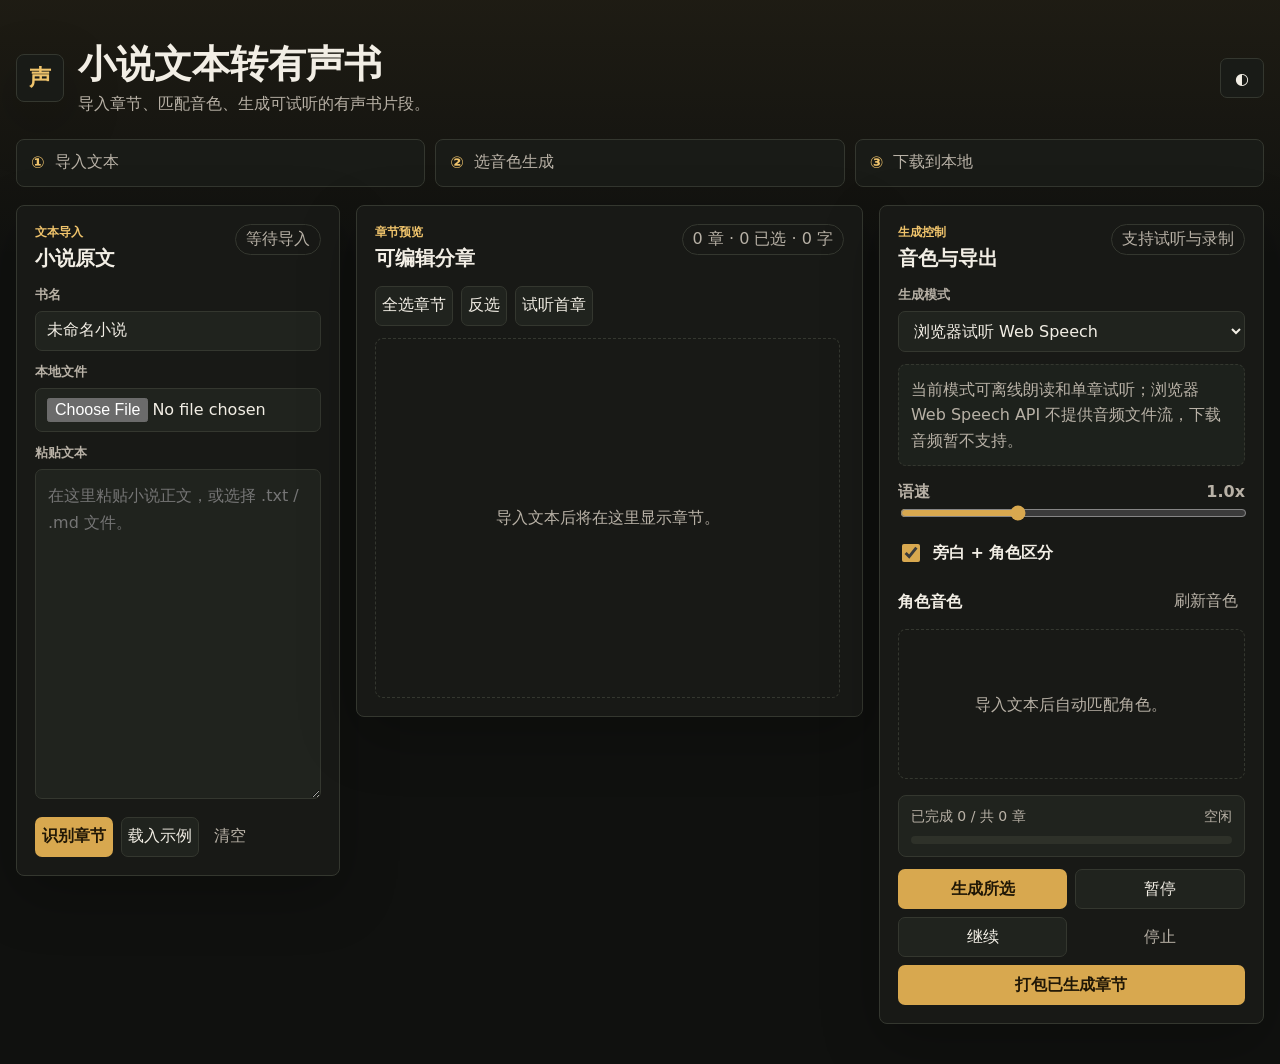
==== web_app/index.html @ b08aaa38 "first commit" ====
<!doctype html>
<html lang="zh-CN">
  <head>
    <meta charset="utf-8" />
    <meta name="viewport" content="width=device-width, initial-scale=1" />
    <title>小说文本转有声书</title>
    <link rel="stylesheet" href="./styles.css" />
  </head>
  <body>
    <div class="app-shell">
      <header class="topbar">
        <div class="brand">
          <div class="brand-mark" aria-hidden="true">声</div>
          <div>
            <h1>小说文本转有声书</h1>
            <p>导入章节、匹配音色、生成可试听的有声书片段。</p>
          </div>
        </div>
        <button id="themeToggle" class="icon-button" type="button" title="切换深浅色" aria-label="切换深浅色">◐</button>
      </header>

      <ol class="guide" aria-label="三步引导">
        <li><span>①</span>导入文本</li>
        <li><span>②</span>选音色生成</li>
        <li><span>③</span>下载到本地</li>
      </ol>

      <main class="workspace">
        <section class="panel import-panel" aria-labelledby="importTitle">
          <div class="panel-heading">
            <div>
              <p class="eyebrow">文本导入</p>
              <h2 id="importTitle">小说原文</h2>
            </div>
            <span id="importStatus" class="soft-status">等待导入</span>
          </div>

          <label class="field-label" for="bookTitle">书名</label>
          <input id="bookTitle" class="text-input" type="text" value="未命名小说" />

          <label class="field-label" for="fileInput">本地文件</label>
          <input id="fileInput" class="file-input" type="file" accept=".txt,.md,text/plain,text/markdown" />

          <label class="field-label" for="rawText">粘贴文本</label>
          <textarea id="rawText" class="raw-text" spellcheck="false" placeholder="在这里粘贴小说正文，或选择 .txt / .md 文件。"></textarea>

          <div class="button-row">
            <button id="parseButton" class="primary-button" type="button">识别章节</button>
            <button id="sampleButton" class="secondary-button" type="button">载入示例</button>
            <button id="clearButton" class="ghost-button" type="button">清空</button>
          </div>
        </section>

        <section class="panel chapter-panel" aria-labelledby="chapterTitle">
          <div class="panel-heading">
            <div>
              <p class="eyebrow">章节预览</p>
              <h2 id="chapterTitle">可编辑分章</h2>
            </div>
            <span id="chapterSummary" class="soft-status">0 章</span>
          </div>

          <div class="toolbar">
            <button id="selectAllButton" class="secondary-button" type="button">全选章节</button>
            <button id="invertSelectionButton" class="secondary-button" type="button">反选</button>
            <button id="previewFirstButton" class="secondary-button" type="button">试听首章</button>
          </div>

          <div id="chapterList" class="chapter-list" aria-live="polite">
            <div class="empty-state">导入文本后将在这里显示章节。</div>
          </div>
        </section>

        <section class="panel control-panel" aria-labelledby="controlTitle">
          <div class="panel-heading">
            <div>
              <p class="eyebrow">生成控制</p>
              <h2 id="controlTitle">音色与导出</h2>
            </div>
            <span id="supportStatus" class="soft-status">检测中</span>
          </div>

          <label class="field-label" for="ttsMode">生成模式</label>
          <select id="ttsMode" class="text-input">
            <option value="browser-preview">浏览器试听 Web Speech</option>
            <option value="browser-record">浏览器录制导出 WAV</option>
            <option value="online">在线接口导出 MP3/WAV</option>
          </select>

          <div id="modeNotice" class="notice"></div>

          <div id="onlinePanel" class="online-panel" hidden>
            <label class="field-label" for="endpointUrl">在线 TTS 接口地址</label>
            <input id="endpointUrl" class="text-input" type="url" placeholder="https://example.com/tts" />

            <label class="field-label" for="endpointToken">接口令牌</label>
            <input id="endpointToken" class="text-input" type="password" placeholder="可留空" />

            <div class="form-grid">
              <label>
                <span class="field-label">返回格式</span>
                <select id="onlineFormat" class="text-input">
                  <option value="mp3">MP3</option>
                  <option value="wav">WAV</option>
                </select>
              </label>
              <label>
                <span class="field-label">单批字数</span>
                <input id="maxBatchChars" class="text-input" type="number" min="300" max="5000" step="100" value="1400" />
              </label>
            </div>
          </div>

          <div class="slider-field">
            <div class="slider-heading">
              <label for="rateSlider">语速</label>
              <output id="rateValue" for="rateSlider">1.0x</output>
            </div>
            <input id="rateSlider" type="range" min="0.5" max="2" step="0.1" value="1" />
          </div>

          <label class="switch-line">
            <input id="speakerModeToggle" type="checkbox" checked />
            <span>旁白 + 角色区分</span>
          </label>

          <div class="voice-header">
            <h3>角色音色</h3>
            <button id="refreshVoicesButton" class="ghost-button" type="button">刷新音色</button>
          </div>
          <div id="voiceTable" class="voice-table">
            <div class="empty-state">导入文本后自动匹配角色。</div>
          </div>

          <div class="generation-box">
            <div class="progress-row">
              <span id="progressText">已完成 0 / 共 0 章</span>
              <span id="activeStatus">空闲</span>
            </div>
            <div class="overall-progress" aria-hidden="true">
              <span id="overallProgress"></span>
            </div>
          </div>

          <div class="button-grid">
            <button id="generateSelectedButton" class="primary-button" type="button">生成所选</button>
            <button id="pauseButton" class="secondary-button" type="button">暂停</button>
            <button id="resumeButton" class="secondary-button" type="button">继续</button>
            <button id="stopButton" class="ghost-button" type="button">停止</button>
            <button id="zipButton" class="primary-button full-span" type="button">打包已生成章节</button>
          </div>
        </section>
      </main>
    </div>

    <div id="toast" class="toast" role="status" aria-live="polite"></div>
    <script src="./app.js" defer></script>
  </body>
</html>
---- web_app/styles.css ----
:root {
  color-scheme: dark;
  --bg: #10110f;
  --panel: #191b17;
  --panel-strong: #20231e;
  --text: #f2eee5;
  --muted: #b8b1a6;
  --subtle: #817b72;
  --line: #34372f;
  --accent: #d8a84f;
  --accent-strong: #f0c46c;
  --accent-text: #201706;
  --green: #72c28a;
  --red: #e27575;
  --teal: #76c7bf;
  --shadow: 0 20px 60px rgba(0, 0, 0, 0.24);
  --radius: 8px;
  font-family:
    "Microsoft YaHei", "PingFang SC", "Noto Sans SC", system-ui, -apple-system,
    BlinkMacSystemFont, sans-serif;
}

body[data-theme="light"] {
  color-scheme: light;
  --bg: #f5f1e9;
  --panel: #fffaf0;
  --panel-strong: #f0eadf;
  --text: #22211e;
  --muted: #5f5a52;
  --subtle: #847c71;
  --line: #d8d0c3;
  --accent: #a86e20;
  --accent-strong: #895813;
  --accent-text: #fff8ea;
  --green: #2f8050;
  --red: #ad3f3f;
  --teal: #277d76;
  --shadow: 0 18px 45px rgba(80, 63, 32, 0.12);
}

* {
  box-sizing: border-box;
}

body {
  min-height: 100vh;
  margin: 0;
  background:
    linear-gradient(180deg, rgba(216, 168, 79, 0.07), transparent 260px),
    var(--bg);
  color: var(--text);
}

button,
input,
textarea,
select {
  font: inherit;
}

button {
  min-height: 40px;
  border: 1px solid transparent;
  border-radius: 7px;
  cursor: pointer;
  transition:
    transform 160ms ease,
    background 160ms ease,
    border-color 160ms ease,
    opacity 160ms ease;
}

button:hover {
  transform: translateY(-1px);
}

button:active {
  transform: translateY(0);
}

button:disabled {
  cursor: not-allowed;
  opacity: 0.54;
  transform: none;
}

.app-shell {
  width: min(1560px, calc(100% - 32px));
  margin: 0 auto;
  padding: 24px 0 40px;
}

.topbar {
  display: flex;
  align-items: center;
  justify-content: space-between;
  gap: 16px;
  padding: 18px 0;
}

.brand {
  display: flex;
  align-items: center;
  min-width: 0;
  gap: 14px;
}

.brand-mark {
  display: grid;
  width: 48px;
  height: 48px;
  flex: 0 0 auto;
  place-items: center;
  border: 1px solid var(--line);
  border-radius: var(--radius);
  background: var(--panel);
  color: var(--accent-strong);
  font-size: 22px;
  font-weight: 800;
  box-shadow: var(--shadow);
}

.brand h1,
.panel-heading h2,
.voice-header h3 {
  margin: 0;
  line-height: 1.2;
  letter-spacing: 0;
}

.brand h1 {
  font-size: clamp(24px, 4vw, 38px);
}

.brand p {
  margin: 6px 0 0;
  color: var(--muted);
}

.icon-button {
  width: 44px;
  border-color: var(--line);
  background: var(--panel);
  color: var(--text);
}

.guide {
  display: grid;
  grid-template-columns: repeat(3, minmax(0, 1fr));
  gap: 10px;
  padding: 0;
  margin: 6px 0 18px;
  list-style: none;
}

.guide li {
  display: flex;
  min-height: 48px;
  align-items: center;
  gap: 10px;
  border: 1px solid var(--line);
  border-radius: var(--radius);
  padding: 10px 14px;
  background: var(--panel);
  color: var(--muted);
}

.guide span {
  color: var(--accent-strong);
  font-weight: 800;
}

.workspace {
  display: grid;
  grid-template-columns: minmax(280px, 0.8fr) minmax(420px, 1.25fr) minmax(320px, 0.95fr);
  gap: 16px;
  align-items: start;
}

.panel {
  min-width: 0;
  border: 1px solid var(--line);
  border-radius: var(--radius);
  background: color-mix(in srgb, var(--panel) 92%, transparent);
  box-shadow: var(--shadow);
  padding: 18px;
}

.panel-heading {
  display: flex;
  align-items: flex-start;
  justify-content: space-between;
  gap: 12px;
  margin-bottom: 16px;
}

.panel-heading h2 {
  font-size: 20px;
}

.eyebrow {
  margin: 0 0 5px;
  color: var(--accent-strong);
  font-size: 12px;
  font-weight: 700;
}

.soft-status,
.status-badge {
  display: inline-flex;
  min-height: 28px;
  align-items: center;
  justify-content: center;
  border: 1px solid var(--line);
  border-radius: 999px;
  padding: 4px 10px;
  color: var(--muted);
  white-space: nowrap;
}

.status-badge.is-generating,
.status-badge.is-previewing {
  border-color: color-mix(in srgb, var(--accent) 55%, var(--line));
  color: var(--accent-strong);
}

.status-badge.is-completed {
  border-color: color-mix(in srgb, var(--green) 65%, var(--line));
  color: var(--green);
}

.status-badge.is-failed {
  border-color: color-mix(in srgb, var(--red) 65%, var(--line));
  color: var(--red);
}

.status-badge.is-paused {
  border-color: color-mix(in srgb, var(--teal) 65%, var(--line));
  color: var(--teal);
}

.field-label {
  display: block;
  margin: 12px 0 7px;
  color: var(--muted);
  font-size: 13px;
  font-weight: 700;
}

.text-input,
.file-input,
.raw-text,
.chapter-title-input,
.chapter-text {
  width: 100%;
  border: 1px solid var(--line);
  border-radius: 7px;
  background: var(--panel-strong);
  color: var(--text);
  outline: none;
}

.text-input,
.file-input,
.chapter-title-input {
  min-height: 40px;
  padding: 9px 11px;
}

.raw-text {
  min-height: 330px;
  resize: vertical;
  padding: 12px;
  line-height: 1.72;
}

.chapter-text {
  min-height: 170px;
  resize: vertical;
  padding: 12px;
  line-height: 1.75;
}

.text-input:focus,
.file-input:focus,
.raw-text:focus,
.chapter-title-input:focus,
.chapter-text:focus {
  border-color: var(--accent);
  box-shadow: 0 0 0 3px color-mix(in srgb, var(--accent) 22%, transparent);
}

.button-row,
.toolbar,
.chapter-actions,
.voice-header,
.progress-row {
  display: flex;
  flex-wrap: wrap;
  gap: 8px;
  align-items: center;
}

.button-row {
  margin-top: 14px;
}

.toolbar {
  margin-bottom: 12px;
}

.primary-button {
  background: var(--accent);
  color: var(--accent-text);
  font-weight: 800;
}

.secondary-button {
  border-color: var(--line);
  background: var(--panel-strong);
  color: var(--text);
}

.ghost-button {
  border-color: transparent;
  background: transparent;
  color: var(--muted);
}

.chapter-list {
  display: grid;
  max-height: calc(100vh - 230px);
  min-height: 360px;
  gap: 12px;
  overflow: auto;
  padding-right: 4px;
}

.chapter-item {
  border: 1px solid var(--line);
  border-radius: var(--radius);
  background: var(--panel-strong);
  padding: 12px;
}

.chapter-head {
  display: grid;
  grid-template-columns: auto minmax(160px, 1fr) auto auto;
  gap: 10px;
  align-items: center;
  margin-bottom: 10px;
}

.chapter-check {
  display: grid;
  place-items: center;
}

.word-count {
  color: var(--subtle);
  font-size: 13px;
  white-space: nowrap;
}

.chapter-actions {
  justify-content: space-between;
  margin-top: 10px;
}

.chapter-actions button {
  min-height: 34px;
  padding: 6px 10px;
  font-size: 13px;
}

.chapter-progress {
  height: 6px;
  margin-top: 10px;
  overflow: hidden;
  border-radius: 999px;
  background: color-mix(in srgb, var(--line) 72%, transparent);
}

.chapter-progress span,
.overall-progress span {
  display: block;
  width: 0;
  height: 100%;
  background: linear-gradient(90deg, var(--accent), var(--teal));
}

.player-slot {
  min-height: 40px;
  margin-top: 10px;
}

.player-slot audio {
  width: 100%;
}

.player-placeholder,
.empty-state,
.notice {
  border: 1px dashed var(--line);
  border-radius: var(--radius);
  padding: 12px;
  color: var(--muted);
  line-height: 1.6;
}

.empty-state {
  display: grid;
  min-height: 150px;
  place-items: center;
  text-align: center;
}

.notice {
  margin: 12px 0 6px;
  background: color-mix(in srgb, var(--panel-strong) 84%, transparent);
}

.online-panel {
  margin-top: 12px;
  border-top: 1px solid var(--line);
  padding-top: 4px;
}

.form-grid {
  display: grid;
  grid-template-columns: repeat(2, minmax(0, 1fr));
  gap: 10px;
}

.slider-field {
  margin-top: 16px;
}

.slider-heading {
  display: flex;
  justify-content: space-between;
  color: var(--muted);
  font-weight: 700;
}

input[type="range"] {
  width: 100%;
  accent-color: var(--accent);
}

.switch-line {
  display: flex;
  align-items: center;
  gap: 10px;
  margin: 16px 0;
  color: var(--text);
  font-weight: 700;
}

.switch-line input {
  width: 18px;
  height: 18px;
  accent-color: var(--accent);
}

.voice-header {
  justify-content: space-between;
  margin: 12px 0 8px;
}

.voice-header h3 {
  font-size: 16px;
}

.voice-table {
  display: grid;
  gap: 8px;
}

.voice-row {
  display: grid;
  grid-template-columns: minmax(76px, 0.55fr) minmax(110px, 0.75fr) minmax(150px, 1fr);
  gap: 8px;
  align-items: center;
  border: 1px solid var(--line);
  border-radius: var(--radius);
  padding: 9px;
  background: var(--panel-strong);
}

.speaker-name {
  min-width: 0;
  overflow: hidden;
  color: var(--text);
  font-weight: 800;
  text-overflow: ellipsis;
  white-space: nowrap;
}

.micro-controls {
  grid-column: 1 / -1;
  display: grid;
  grid-template-columns: 1fr 1fr;
  gap: 8px;
}

.mini-slider {
  display: grid;
  gap: 3px;
  color: var(--muted);
  font-size: 12px;
}

.generation-box {
  margin-top: 16px;
  border: 1px solid var(--line);
  border-radius: var(--radius);
  padding: 12px;
  background: var(--panel-strong);
}

.progress-row {
  justify-content: space-between;
  color: var(--muted);
  font-size: 14px;
}

.overall-progress {
  height: 8px;
  margin-top: 10px;
  overflow: hidden;
  border-radius: 999px;
  background: color-mix(in srgb, var(--line) 72%, transparent);
}

.button-grid {
  display: grid;
  grid-template-columns: repeat(2, minmax(0, 1fr));
  gap: 8px;
  margin-top: 12px;
}

.full-span {
  grid-column: 1 / -1;
}

.toast {
  position: fixed;
  right: 18px;
  bottom: 18px;
  z-index: 20;
  max-width: min(420px, calc(100vw - 36px));
  border: 1px solid var(--line);
  border-radius: var(--radius);
  padding: 12px 14px;
  background: var(--panel);
  color: var(--text);
  box-shadow: var(--shadow);
  opacity: 0;
  pointer-events: none;
  transform: translateY(12px);
  transition:
    opacity 180ms ease,
    transform 180ms ease;
}

.toast.is-visible {
  opacity: 1;
  transform: translateY(0);
}

@media (max-width: 1180px) {
  .workspace {
    grid-template-columns: minmax(280px, 0.95fr) minmax(420px, 1.2fr);
  }

  .control-panel {
    grid-column: 1 / -1;
  }
}

@media (max-width: 780px) {
  .app-shell {
    width: min(100% - 20px, 720px);
    padding-top: 12px;
  }

  .topbar {
    align-items: flex-start;
  }

  .brand-mark {
    width: 42px;
    height: 42px;
  }

  .guide,
  .workspace,
  .form-grid,
  .voice-row,
  .micro-controls {
    grid-template-columns: 1fr;
  }

  .guide li {
    min-height: 42px;
  }

  .panel {
    padding: 14px;
  }

  .chapter-list {
    max-height: none;
  }

  .chapter-head {
    grid-template-columns: auto minmax(0, 1fr);
  }

  .chapter-head .word-count,
  .chapter-head .status-badge {
    grid-column: 2;
    justify-self: start;
  }

  .button-grid {
    grid-template-columns: 1fr;
  }

  .full-span {
    grid-column: auto;
  }
}
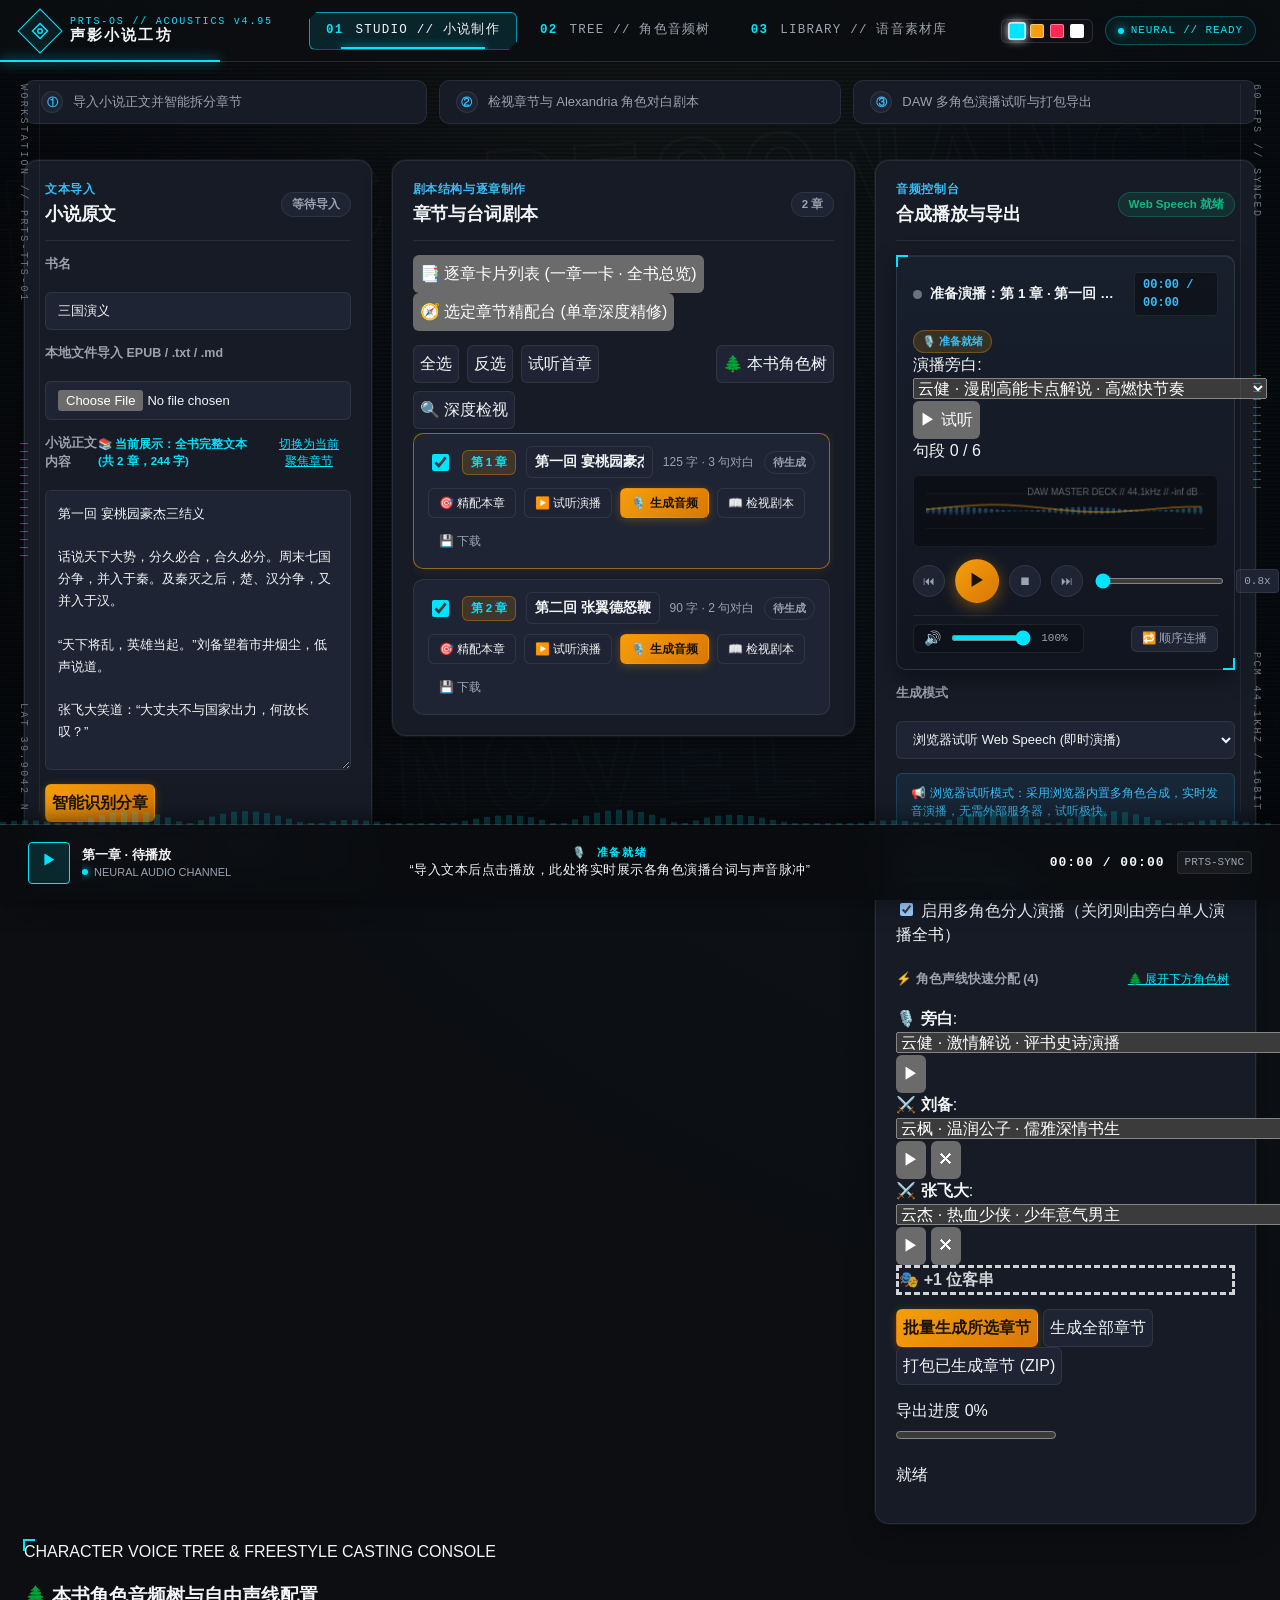
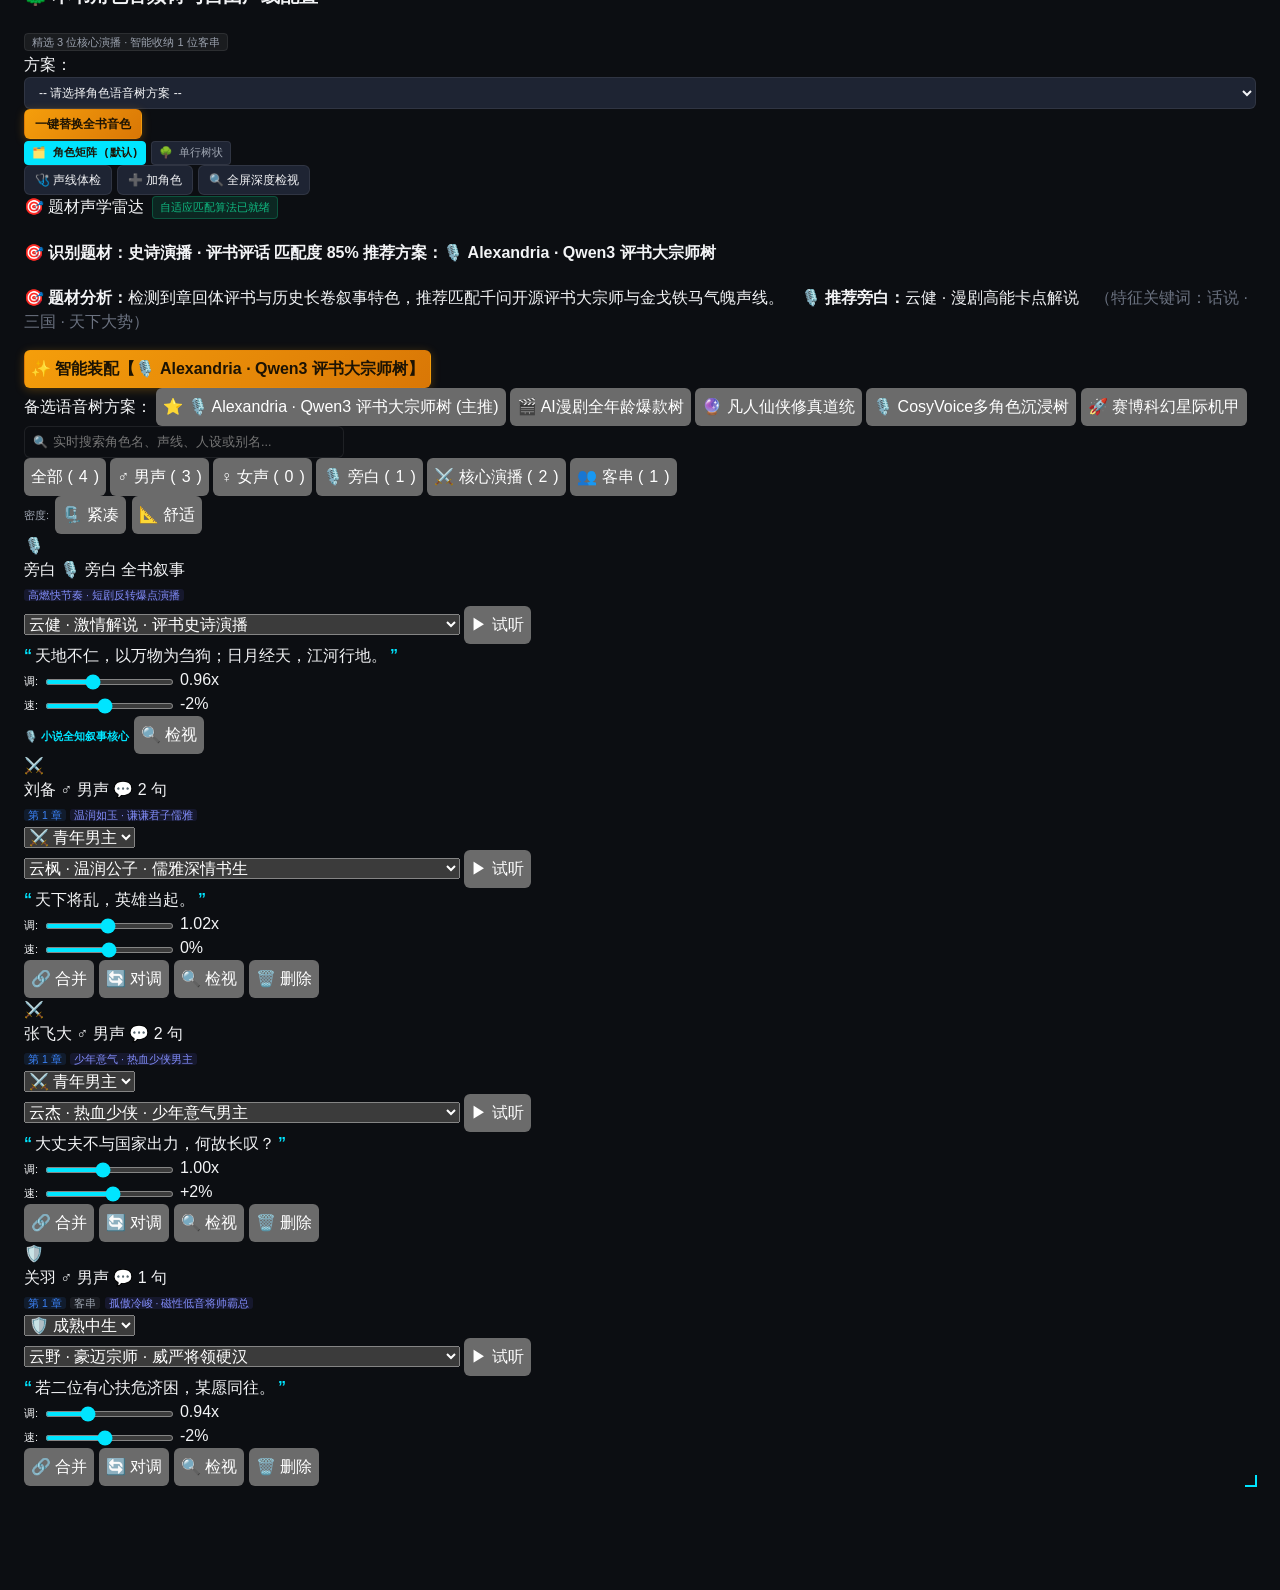
==== commit 3e1cc7bc: "feat: 升级多角色声线树工作台、矩阵化卡片排版与高保真TTS合成流服务 - 新增全套角色声线树工作台与全音色素材库 (Azure/Edge/GitHub/漫剧全声线) - 重构小说制作页为自适应高" ====
--- a/web_app/index.html
+++ b/web_app/index.html
@@ -3,157 +3,1163 @@
   <head>
     <meta charset="utf-8" />
     <meta name="viewport" content="width=device-width, initial-scale=1" />
-    <title>小说文本转有声书</title>
+    <title>声影小说工坊 // PRTS-OS TACTICAL WORKSTATION</title>
     <link rel="stylesheet" href="./styles.css" />
   </head>
-  <body>
-    <div class="app-shell">
-      <header class="topbar">
-        <div class="brand">
-          <div class="brand-mark" aria-hidden="true">声</div>
+  <body data-theme="cyan">
+    <!-- ================= 背景多层视觉系统 (Arknights Kinetic Layers) ================= -->
+    <canvas id="bg-canvas"></canvas>
+    <div class="topo-overlay" aria-hidden="true"></div>
+    <div class="kinetic-bg-marquee top-marquee" aria-hidden="true">
+      <div class="marquee-track">
+        <span>PHONIC RESONANCE // MULTI-VOICE THEATER // ACOUSTIC SPECTRUM // RHODES SOUND LAB // NEURAL TTS ENGINE //&nbsp;</span>
+        <span>PHONIC RESONANCE // MULTI-VOICE THEATER // ACOUSTIC SPECTRUM // RHODES SOUND LAB // NEURAL TTS ENGINE //&nbsp;</span>
+      </div>
+    </div>
+    <div class="kinetic-bg-marquee bottom-marquee" aria-hidden="true">
+      <div class="marquee-track">
+        <span>CROSS-NOVEL CHARACTER TRANSPLANTATION // ARBORIST HIERARCHY // SPECTRUM HARMONICS // 01001000 //&nbsp;</span>
+        <span>CROSS-NOVEL CHARACTER TRANSPLANTATION // ARBORIST HIERARCHY // SPECTRUM HARMONICS // 01001000 //&nbsp;</span>
+      </div>
+    </div>
+    <div class="scanline-overlay" aria-hidden="true"></div>
+
+    <!-- ================= 侧边战术遥测导轨 (Side Telemetry Rails) ================= -->
+    <aside class="telemetry-rail left" aria-hidden="true">
+      <span class="vertical-code">WORKSTATION // PRTS-TTS-01</span>
+      <div class="rail-ticks"></div>
+      <span class="vertical-code">LAT 39.9042 N</span>
+    </aside>
+    <aside class="telemetry-rail right" aria-hidden="true">
+      <span class="vertical-code">60 FPS // SYNCED</span>
+      <div class="rail-ticks"></div>
+      <span class="vertical-code">PCM 44.1kHz / 16BIT</span>
+    </aside>
+
+    <!-- ================= 顶部 HUD 战术导航栏 (PRTS Topbar) ================= -->
+    <header class="hud-header">
+      <div class="brand-cluster">
+        <div class="rhodes-emblem" title="罗德岛源石声学终端">
+          <svg viewBox="0 0 24 24" fill="none" stroke-width="2">
+            <polygon points="12 2 22 12 12 22 2 12 12 2"></polygon>
+            <circle cx="12" cy="12" r="3"></circle>
+          </svg>
+        </div>
+        <div class="brand-meta">
+          <span class="sys-code">PRTS-OS // ACOUSTICS v4.95</span>
+          <span class="user-id" data-scramble="声影小说工坊">声影小说工坊</span>
+        </div>
+      </div>
+
+      <!-- 核心三栏分页切换导航 (Zero-Reload Modular Tabs) -->
+      <nav class="hud-nav" aria-label="核心工作台分页">
+        <button class="nav-btn active" data-target="sec-studio" type="button">
+          <span class="idx">01</span><span data-scramble="STUDIO // 小说制作">STUDIO // 小说制作</span>
+        </button>
+        <button class="nav-btn" data-target="sec-tree" type="button">
+          <span class="idx">02</span><span data-scramble="TREE // 角色音频树">TREE // 角色音频树</span>
+        </button>
+        <button class="nav-btn" data-target="sec-library" type="button">
+          <span class="idx">03</span><span data-scramble="LIBRARY // 语音素材库">LIBRARY // 语音素材库</span>
+        </button>
+      </nav>
+
+      <!-- 战术调色板与阵营配色切换 -->
+      <div class="hud-controls">
+        <div class="theme-dots" title="切换阵营色彩主题">
+          <div class="theme-dot active" data-theme-choice="cyan" style="background: #00e5ff;" title="罗德岛青蓝 (Rhodes Tactical Cyan)"></div>
+          <div class="theme-dot" data-theme-choice="amber" style="background: #f59e0b;" title="源石曜金 (Originium Amber)"></div>
+          <div class="theme-dot" data-theme-choice="crimson" style="background: #ff2a54;" title="猩红剧场 (Crimson Phantom)"></div>
+          <div class="theme-dot" data-theme-choice="monochrome" style="background: #ffffff;" title="极简工业 (Endfield Stencil)"></div>
+        </div>
+        <div class="topbar-telemetry">
+          <span class="telemetry-led"></span>
+          <span>NEURAL // READY</span>
+        </div>
+      </div>
+    </header>
+
+    <!-- ================= 主工作台容器 (Main Stage & Sections) ================= -->
+    <main class="hud-main">
+
+      <!-- ===================================================================
+           VIEW 01: 小说制作工坊 (Section Studio)
+           =================================================================== -->
+      <section class="mv-section active" id="sec-studio" aria-label="小说制作工坊">
+        <!-- 快速引导条 -->
+        <ol class="guide" aria-label="三步引导">
+          <li><span>①</span> 导入小说正文并智能拆分章节</li>
+          <li><span>②</span> 检视章节与 Alexandria 角色对白剧本</li>
+          <li><span>③</span> DAW 多角色演播试听与打包导出</li>
+        </ol>
+
+        <div class="workspace">
+          <!-- 面板 1：文本导入 -->
+          <section class="panel import-panel" aria-labelledby="importTitle">
+            <div class="panel-heading">
+              <div>
+                <p class="eyebrow">文本导入</p>
+                <h2 id="importTitle">小说原文</h2>
+              </div>
+              <span id="importStatus" class="soft-status">等待导入</span>
+            </div>
+
+            <label class="field-label" for="bookTitle">书名</label>
+            <input id="bookTitle" class="text-input" type="text" value="三国演义" placeholder="请输入小说名称" />
+
+            <label class="field-label" for="fileInput">本地文件导入 <span class="badge-epub">EPUB</span> / .txt / .md</label>
+            <input id="fileInput" class="file-input" type="file" accept=".epub,.txt,.md,text/plain,text/markdown,application/epub+zip" />
+
+            <div style="display: flex; justify-content: space-between; align-items: center; margin-bottom: 4px;">
+              <label class="field-label" for="rawText" style="margin-bottom: 0;">小说正文内容</label>
+              <div id="rawTextViewControls" class="raw-view-controls" style="display: none; font-size: 11.5px; align-items: center; gap: 8px;">
+                <span id="rawTextChapterIndicator" style="color: var(--accent); font-weight: 600;">当前展示：第 1 章</span>
+                <button id="toggleRawTextModeBtn" type="button" class="btn-link-action" style="background: none; border: none; color: var(--accent); cursor: pointer; text-decoration: underline;">📜 切换整书/单章</button>
+              </div>
+            </div>
+            <textarea id="rawText" class="raw-text" spellcheck="false" placeholder="在这里粘贴小说正文，或选择本地文件。"></textarea>
+
+            <div class="button-row">
+              <button id="parseButton" class="primary-button" type="button">智能识别分章</button>
+              <div style="display: flex; gap: 6px;">
+                <button id="sampleSanguoBtn" class="secondary-button" type="button" title="载入三国演义示例">三国演义</button>
+                <button id="sampleXianxiaBtn" class="secondary-button" type="button" title="载入凡人修仙传示例">凡人修仙</button>
+                <button id="sampleQingyuBtn" class="secondary-button" type="button" title="载入庆余年示例">庆余年</button>
+              </div>
+              <button id="clearButton" class="ghost-button" type="button">清空</button>
+            </div>
+          </section>
+
+          <!-- 面板 2：章节列表与剧本对白预览 -->
+          <section class="panel chapter-panel" aria-labelledby="chapterTitle">
+            <div class="panel-heading">
+              <div>
+                <p class="eyebrow">剧本结构与逐章制作</p>
+                <h2 id="chapterTitle">章节与台词剧本</h2>
+              </div>
+              <span id="chapterSummary" class="soft-status">0 章</span>
+            </div>
+
+            <!-- 模式切换：📑 全书章节逐章卡片列表 vs 🧭 选定章节精配台 -->
+            <div class="chapter-workflow-tabs" role="tablist" aria-label="章节制作工作流模式">
+              <button id="chapterModeListBtn" class="chapter-workflow-tab is-active" type="button" role="tab" aria-selected="true" title="全书所有章节逐章卡片列表，一目了然逐章试听、精配与导出">
+                📑 逐章卡片列表 (一章一卡 · 全书总览)
+              </button>
+              <button id="chapterModeFocusBtn" class="chapter-workflow-tab" type="button" role="tab" aria-selected="false" title="针对当前选定章节的深度角色声线精调与逐句台词走带控制台">
+                🧭 选定章节精配台 (单章深度精修)
+              </button>
+            </div>
+
+            <!-- 工作流模式 1：逐章聚焦配音工作台 (Chapter Focus Deck) -->
+            <div id="chapterFocusDeck" class="chapter-focus-deck" style="display: none;">
+              <div class="empty-state">导入文本后将在此处呈现选定章节精配控制台。</div>
+            </div>
+
+            <!-- 工作流模式 2：全书章节批量列表 (Chapter List) -->
+            <div id="chapterListContainer" class="chapter-list-container">
+              <div class="toolbar">
+                <button id="selectAllButton" class="secondary-button" type="button">全选</button>
+                <button id="invertSelectionButton" class="secondary-button" type="button">反选</button>
+                <button id="previewFirstButton" class="secondary-button" type="button">试听首章</button>
+                <button id="openTreePageButton" class="secondary-button" type="button" style="margin-left: auto;">🌲 本书角色树</button>
+                <button id="openDeepTreePageButton" class="secondary-button" type="button" title="切换至 View 02 深度树检视与逐句台词微调">🔍 深度检视</button>
+              </div>
+
+              <div id="chapterList" class="chapter-list" aria-live="polite">
+                <div class="empty-state">导入文本后将在此处逐章呈现各章节卡片与对白剧本。</div>
+              </div>
+            </div>
+          </section>
+
+          <!-- 面板 3：生成控制、音频播放器与导出 -->
+          <section class="panel control-panel" aria-labelledby="controlTitle">
+            <div class="panel-heading">
+              <div>
+                <p class="eyebrow">音频控制台</p>
+                <h2 id="controlTitle">合成播放与导出</h2>
+              </div>
+              <span id="supportStatus" class="soft-status">检测中</span>
+            </div>
+
+            <!-- 高级 DAW 风格母带音频播放控制台 -->
+            <div class="studio-master-deck tactical-frame" aria-label="音频主控台">
+              <div class="master-deck-header">
+                <div class="master-track-info">
+                  <span id="masterLedIndicator" class="master-led-indicator" title="演播状态指示灯"></span>
+                  <span id="playerStatusTitle" class="master-track-title">待播放：选择章节或点击播放</span>
+                </div>
+                <span id="playerTimeDisplay" class="master-timer-display">00:00 / 00:00</span>
+              </div>
+
+              <div class="master-speaker-row">
+                <span id="masterSpeakerBadge" class="master-speaker-badge">🎙️ 准备就绪</span>
+                <div class="deck-narrator-quick-switch" title="测试演播时快速切换旁白音色">
+                  <span class="deck-narrator-tag">演播旁白:</span>
+                  <select id="deckNarratorSelect" class="deck-narrator-select"></select>
+                  <button id="deckNarratorAuditionBtn" class="deck-audition-btn" type="button" title="试听当前选中的旁白声线">▶ 试听</button>
+                </div>
+                <span id="masterSegmentIndicator">句段 0 / 0</span>
+              </div>
+
+              <div class="wave-visualizer-box">
+                <canvas id="studioWaveCanvas" class="wave-canvas"></canvas>
+              </div>
+
+              <!-- 主控走带控制栏 (Transport) -->
+              <div class="master-transport-row">
+                <button id="playerPrevBtn" class="btn-transport-control" type="button" title="上一章">⏮</button>
+                <button id="playerPlayPauseBtn" class="btn-transport-play" type="button" title="播放 / 暂停">▶</button>
+                <button id="playerStopBtn" class="btn-transport-control" type="button" title="停止演播">⏹</button>
+                <button id="playerNextBtn" class="btn-transport-control" type="button" title="下一章">⏭</button>
+
+                <input id="playerProgress" class="master-scrubber" type="range" min="0" max="100" value="0" title="拖动进度跳转" />
+
+                <div class="speed-pills-row" title="演播倍速">
+                  <button type="button" class="speed-pill-btn" data-speed="0.8">0.8x</button>
+                  <button type="button" class="speed-pill-btn is-active" data-speed="1.0">1.0x</button>
+                  <button type="button" class="speed-pill-btn" data-speed="1.2">1.2x</button>
+                  <button type="button" class="speed-pill-btn" data-speed="1.5">1.5x</button>
+                </div>
+              </div>
+
+              <!-- 主控副走带控制：音量推子、静音开关与连播模式 -->
+              <div class="master-aux-row">
+                <div class="deck-volume-box" title="演播输出音量控制">
+                  <button id="playerMuteBtn" class="deck-mute-btn" type="button" title="点击静音 / 恢复音量">🔊</button>
+                  <input id="playerVolumeSlider" class="deck-volume-slider" type="range" min="0" max="1" step="0.05" value="1" title="滑动调节音量" />
+                  <span id="playerVolumeLabel" class="deck-volume-label">100%</span>
+                </div>
+                <div class="deck-mode-box">
+                  <button id="playerLoopModeBtn" class="deck-mode-btn" type="button" title="点击切换演播模式 (全部连播 / 单章循环 / 播完停止)">🔁 顺序连播</button>
+                </div>
+              </div>
+            </div>
+
+            <label class="field-label" for="ttsMode">生成模式</label>
+            <select id="ttsMode" class="text-input">
+              <option value="browser-preview">浏览器试听 Web Speech (即时演播)</option>
+              <option value="browser-record">浏览器内录导出 WAV (无需外部服务)</option>
+              <option value="online">在线接口导出 MP3/WAV (自定义接口)</option>
+            </select>
+
+            <div id="modeNotice" class="notice"></div>
+
+            <div id="onlinePanel" class="online-panel" hidden>
+              <label class="field-label" for="endpointUrl">在线 TTS 接口地址</label>
+              <input id="endpointUrl" class="text-input" type="url" placeholder="https://example.com/tts" />
+
+              <label class="field-label" for="endpointToken">接口令牌 (Token)</label>
+              <input id="endpointToken" class="text-input" type="password" placeholder="可留空" />
+
+              <div class="form-grid">
+                <label>
+                  <span class="field-label">返回格式</span>
+                  <select id="onlineFormat" class="text-input">
+                    <option value="mp3">MP3</option>
+                    <option value="wav">WAV</option>
+                  </select>
+                </label>
+                <label>
+                  <span class="field-label">单批字数</span>
+                  <input id="maxBatchChars" class="text-input" type="number" min="300" max="5000" step="100" value="1400" />
+                </label>
+              </div>
+            </div>
+
+            <div class="slider-field">
+              <div class="slider-header">
+                <label for="speedSlider">演播语速</label>
+                <output id="speedValue">1.00x</output>
+              </div>
+              <input id="speedSlider" type="range" min="0.5" max="2" step="0.05" value="1" />
+            </div>
+
+            <div class="switch-row">
+              <label class="switch-label" for="speakerModeToggle">
+                <input id="speakerModeToggle" type="checkbox" checked />
+                <span>启用多角色分人演播（关闭则由旁白单人演播全书）</span>
+              </label>
+            </div>
+
+            <!-- 本书已登场角色音色快速分配条 -->
+            <div class="studio-quick-casting-card">
+              <div style="display: flex; justify-content: space-between; align-items: center; margin-bottom: 8px;">
+                <span class="field-label" style="margin: 0; font-weight: 700;">⚡ 角色声线快速分配 (<span id="quickCastingCount">0</span>)</span>
+                <button id="jumpToTreeSectionBtn" type="button" class="btn-link-action" style="font-size: 11.5px; color: var(--accent); background: none; border: none; cursor: pointer; text-decoration: underline;">🌲 展开下方角色树</button>
+              </div>
+              <div id="characterChips" class="character-chips-wrap"></div>
+            </div>
+
+            <div class="button-column">
+              <button id="generateSelectedButton" class="primary-button" type="button">批量生成所选章节</button>
+              <button id="generateAllButton" class="secondary-button" type="button">生成全部章节</button>
+              <button id="downloadZipButton" class="secondary-button" type="button">打包已生成章节 (ZIP)</button>
+            </div>
+
+            <div class="progress-wrap">
+              <div class="progress-meta">
+                <span>导出进度</span>
+                <span id="overallProgressLabel">0%</span>
+              </div>
+              <progress id="overallProgress" max="100" value="0"></progress>
+              <p id="audioStatusText" class="status-text">就绪</p>
+            </div>
+          </section>
+        </div>
+
+        <!-- ===================================================================
+             SECTION STUDIO: 本书角色音频树与自由音色配置工作台
+             (Novel Character Voice Tree & Freestyle Casting Console)
+             =================================================================== -->
+        <section class="studio-char-tree-section tactical-frame" id="studioCharTreeSection" aria-label="本书角色音频树与自由选音工作台">
+          <div class="studio-tree-header">
+            <div class="studio-tree-title-group">
+              <div class="studio-tree-tag">CHARACTER VOICE TREE & FREESTYLE CASTING CONSOLE</div>
+              <h3 class="studio-tree-title">🌲 本书角色音频树与自由声线配置</h3>
+              <span id="studioTreeStatsBadge" class="badge-role">共 0 位角色 · 已绑定语音树</span>
+            </div>
+            
+            <div class="studio-tree-controls">
+              <!-- 整套方案一键应用 -->
+              <div class="studio-scheme-box" title="一键切换全书预设或自建角色音色方案">
+                <span class="field-label-inline">方案：</span>
+                <select id="studioSchemeSelect" class="text-input text-input-sm"></select>
+                <button id="studioApplySchemeBtn" class="primary-button btn-sm" type="button">一键替换全书音色</button>
+              </div>
+
+              <!-- 视图模式切换 -->
+              <div class="studio-view-toggle-box">
+                <button id="studioViewGridBtn" class="speed-pill-btn is-active" type="button" title="切换为卡片矩阵视图 (多列紧凑排版)">🗂️ 角色矩阵 (默认)</button>
+                <button id="studioViewTreeBtn" class="speed-pill-btn" type="button" title="切换为单行树状分层结构视图">🌳 单行树状</button>
+              </div>
+
+              <!-- 快捷操作按钮 -->
+              <button id="studioDiagnoseBtn" class="secondary-button btn-sm" type="button" title="智能体检：检测全书角色声线冲突与重复度">🩺 声线体检</button>
+              <button id="studioAddCharBtn" class="secondary-button btn-sm" type="button" title="添加新角色到本书语音树">➕ 加角色</button>
+              <button id="studioOpenDeepTreeBtn" class="secondary-button btn-sm" type="button" title="进入 View 02 全屏深度树检视与逐句台词微调">🔍 全屏深度检视</button>
+            </div>
+          </div>
+
+          <!-- 智能题材声学雷达与推荐方案卡片 -->
+          <div class="smart-scheme-recommend-card" id="studioSmartSchemeCard">
+            <div class="smart-scheme-radar-header">
+              <div class="smart-scheme-title-col">
+                <div style="display: flex; align-items: center; gap: 8px;">
+                  <span class="smart-scheme-badge">🎯 题材声学雷达</span>
+                  <span id="smartMatchBadge" class="badge-role" style="background: rgba(16, 185, 129, 0.15); color: #10b981; border: 1px solid rgba(16, 185, 129, 0.3);">自适应匹配算法已就绪</span>
+                </div>
+                <h4 class="smart-scheme-headline" id="smartSchemeHeadline">题材识别中：导入小说或载入示例即刻分析</h4>
+                <p class="smart-scheme-subtext" id="smartSchemeSubtext">基于全书叙事风格、关键词与角色关系，智能推断最契合的配音方案与演播旁白。</p>
+              </div>
+              <div class="smart-scheme-action-col">
+                <button id="smartSchemeAutoApplyBtn" class="primary-button btn-pulse" type="button">✨ 智能装配推荐方案</button>
+              </div>
+            </div>
+            <div class="smart-scheme-pills-row" id="smartSchemePillsRow"></div>
+          </div>
+
+          <!-- 快速搜索与多维矩阵筛选栏 -->
+          <div class="studio-tree-filter-bar">
+            <div class="tree-search-wrap" style="position: relative; max-width: 320px;">
+              <span class="tree-search-icon">🔍</span>
+              <input id="studioCharSearchInput" class="tree-search-input" type="text" placeholder="实时搜索角色名、声线、人设或别名..." style="padding-right: 28px;" />
+              <button id="studioCharSearchClearBtn" class="search-clear-btn" type="button" title="清空搜索" style="position: absolute; right: 8px; top: 50%; transform: translateY(-50%); background: none; border: none; color: var(--muted); cursor: pointer; display: none; font-size: 13px;">✕</button>
+            </div>
+            <div class="studio-category-filters" id="studioCategoryFilters">
+              <button type="button" class="studio-filter-pill is-active" data-filter="all">全部 (<span id="filterCountAll">0</span>)</button>
+              <button type="button" class="studio-filter-pill" data-filter="male">♂️ 男声 (<span id="filterCountMale">0</span>)</button>
+              <button type="button" class="studio-filter-pill" data-filter="female">♀️ 女声 (<span id="filterCountFemale">0</span>)</button>
+              <button type="button" class="studio-filter-pill" data-filter="narrator">🎙️ 旁白 (<span id="filterCountNarrator">0</span>)</button>
+              <button type="button" class="studio-filter-pill" data-filter="main">⚔️ 核心演播 (<span id="filterCountMain">0</span>)</button>
+              <button type="button" class="studio-filter-pill" data-filter="supporting">👥 客串 (<span id="filterCountSupporting">0</span>)</button>
+            </div>
+            <div class="matrix-density-box" style="margin-left: auto; display: flex; align-items: center; gap: 6px;">
+              <span style="font-size: 11px; color: var(--muted);">密度:</span>
+              <button id="studioMatrixCompactBtn" class="node-mini-btn is-active" type="button" title="高密度矩阵排版，最小垂直高度">🗜️ 紧凑</button>
+              <button id="studioMatrixComfortBtn" class="node-mini-btn" type="button" title="舒适矩阵排版">📐 舒适</button>
+            </div>
+          </div>
+
+          <!-- 卡片矩阵视图 (Card Grid View) - 默认高密度矩阵排版 -->
+          <div id="studioTreeGridView" class="studio-char-grid-view is-compact">
+            <!-- 动态渲染卡片矩阵 -->
+          </div>
+
+          <!-- 树状分层视图 (Hierarchical Tree View) - 备选视图 -->
+          <div id="studioTreeHierarchicalView" class="studio-tree-hierarchical-view" style="display: none;">
+            <!-- 动态渲染树结构 -->
+          </div>
+        </section>
+      </section>
+
+      <!-- ===================================================================
+           VIEW 02: 角色音频树可视化 (Section Character Tree)
+           =================================================================== -->
+      <section class="mv-section" id="sec-tree" aria-label="当前小说角色音频树">
+        <!-- 方案切换与诊断总览条 -->
+        <div class="tree-scheme-bar">
+          <div style="display: flex; align-items: center; gap: 8px; flex-wrap: wrap;">
+            <span>🎨 <strong>整套角色配音树方案一键切换：</strong></span>
+            <select id="treeSchemeSelect" class="text-input text-input-sm" style="font-weight: 600; min-width: 240px;"></select>
+            <button id="applyTreeSchemeBtn" class="primary-button btn-sm" type="button">一键替换全书音色</button>
+          </div>
+          <div style="font-size: 12px; color: var(--muted); display: flex; align-items: center; gap: 6px;">
+            <span>当前方案：</span>
+            <span id="activeTreeSchemeBadge" class="badge-role" style="color: var(--accent-strong); font-weight: 600;">自定义当前树</span>
+            <span id="treeBannerInfo" style="margin-left: 10px; font-size: 11.5px; color: var(--subtle);"></span>
+          </div>
+        </div>
+
+        <!-- 双栏布局：左侧 Arborist 树形组件，右侧 Alexandria 角色检视器 -->
+        <div class="character-inspector-grid">
+          <!-- 左栏：React-Arborist 风格树视图 -->
+          <section class="arborist-wrapper" aria-label="小说角色音频树">
+            <div class="tree-toolbar">
+              <div class="tree-search-wrap">
+                <span class="tree-search-icon">🔍</span>
+                <input id="treeSearchInput" class="tree-search-input" type="text" placeholder="搜索角色名、音色或人设分类..." />
+              </div>
+              <div class="tree-actions-wrap">
+                <button id="expandAllBtn" class="tree-mini-btn" type="button" title="展开所有节点">展开全部</button>
+                <button id="collapseAllBtn" class="tree-mini-btn" type="button" title="折叠所有分类">折叠</button>
+                <button id="diagnoseTreeBtn" class="tree-mini-btn" type="button" title="智能检测全书角色声线冲突、重叠度与健康评分">🩺 声线体检</button>
+                <button id="exportCastingCardBtn" class="tree-mini-btn" type="button" title="导出全书配音卡片">📤 导出档案</button>
+                <button id="batchCleanCharsBtn" class="tree-mini-btn btn-danger-soft" type="button" title="一键清理零台词冗余角色">🧹 瘦身清理</button>
+                <button id="addCharacterBtn" class="tree-mini-btn" type="button" title="向当前小说添加自定义角色">➕ 加角色</button>
+              </div>
+            </div>
+
+            <div style="padding: 10px 14px; background: var(--panel-strong); border-bottom: 1px solid var(--line); display: flex; justify-content: space-between; align-items: center; font-size: 12px; color: var(--muted);">
+              <span id="treeStatsText">共 0 位角色 · 已绑定音色</span>
+              <span>💡 点击节点检视，点击 ▶ 试听</span>
+            </div>
+
+            <!-- 树形节点容器 -->
+            <ul id="arboristTreeRoot" class="arborist-tree">
+              <!-- 动态渲染树结构 -->
+            </ul>
+          </section>
+
+          <!-- 右栏：Alexandria 风格角色音色与台词检视器 -->
+          <section class="inspector-card tactical-frame" aria-label="角色音色检视与微调">
+            <div class="char-hero-header">
+              <div class="avatar-astrolabe-wrap">
+                <svg class="astrolabe-ring-svg" viewBox="0 0 100 100" fill="none">
+                  <circle cx="50" cy="50" r="47" stroke="rgba(0, 229, 255, 0.4)" stroke-width="1.2" stroke-dasharray="14 6 3 6" class="spin-cw" />
+                  <circle cx="50" cy="50" r="42" stroke="rgba(245, 158, 11, 0.45)" stroke-width="1" stroke-dasharray="4 8" class="spin-ccw" />
+                  <circle cx="50" cy="50" r="36" stroke="rgba(255, 255, 255, 0.15)" stroke-width="0.8" />
+                </svg>
+                <div id="inspectorAvatar" class="char-avatar-large">👤</div>
+              </div>
+              <div class="char-hero-info" style="flex: 1;">
+                <div style="display: flex; align-items: center; gap: 8px;">
+                  <h2 id="inspectorCharName">选择角色</h2>
+                  <span id="inspectorRoleBadge" class="badge-role">旁白演播</span>
+                  <span id="inspectorVoiceBadge" class="badge-voice">云希</span>
+                </div>
+                <p id="inspectorArchetypeDesc">在左侧角色音频树中选择任意人物，即可微调其音色、音高、语速与原著对白。</p>
+              </div>
+              <div style="display: flex; gap: 6px; flex-wrap: wrap; justify-content: flex-end;">
+                <button id="pickVoiceBtn" class="secondary-button btn-sm" type="button" title="从微软音色库挑选">🗂️ 更换音色</button>
+                <button id="swapVoiceBtn" class="secondary-button btn-sm" type="button" title="与本小说其他角色对调音色">🔄 对调音色</button>
+                <button id="renameCharBtn" class="secondary-button btn-sm" type="button" title="重命名此角色">✏️ 重命名</button>
+                <button id="copyVoiceBtn" class="ghost-button btn-sm" type="button" title="复制当前声线配置">📋 复制声线</button>
+                <button id="pasteVoiceBtn" class="ghost-button btn-sm" type="button" title="粘贴声线配置">📥 粘贴</button>
+                <button id="mergeCharBtn" class="ghost-button btn-sm" type="button" title="将此角色合并到其他角色">🔀 合并</button>
+                <button id="deleteCharBtn" class="ghost-button btn-sm" type="button" style="color: #ef4444;" title="从角色树中删除此角色">🗑️ 删除</button>
+              </div>
+            </div>
+
+            <!-- 旁白专属声线快速切换胶囊盒（检视旁白时激活） -->
+            <div id="narratorQuickPillsBox" style="display: none; padding: 10px 14px; background: rgba(245, 158, 11, 0.08); border-radius: var(--radius-sm); border: 1px dashed var(--accent); margin-bottom: 12px;">
+              <div style="display: flex; justify-content: space-between; align-items: center; margin-bottom: 6px;">
+                <strong style="font-size: 12px; color: var(--accent-strong);">🎙️ 演播旁白专属声线一键自由切换：</strong>
+                <span style="font-size: 11px; color: var(--muted);">点击立即试听并覆盖当前旁白声线</span>
+              </div>
+              <div id="narratorQuickPillsContainer" class="narrator-preset-pills"></div>
+            </div>
+
+            <!-- 实时音频波形与单句试听 -->
+            <div class="wave-visualizer-box">
+              <div class="wave-controls">
+                <span style="font-size: 13px; font-weight: 600; color: var(--text);">角色专属声线预览</span>
+                <div style="display: flex; align-items: center; gap: 8px;">
+                  <button id="playAllCharLinesBtn" class="secondary-button btn-sm" type="button" title="连续试听该角色的全部原著台词">▶ 连放全部台词</button>
+                  <button id="auditionCharVoiceBtn" class="primary-button" type="button" style="min-height: 28px; height: 28px; padding: 0 12px; font-size: 12px;">▶ 试听专属声线</button>
+                </div>
+              </div>
+              <canvas id="inspectorWaveCanvas" class="wave-canvas"></canvas>
+              <div style="font-size: 12px; color: var(--muted); font-style: italic;" id="inspectorSampleLine">
+                “天地不仁，以万物为刍狗；日月经天，江河行地。”
+              </div>
+            </div>
+
+            <!-- 音色微调控制项 -->
+            <div style="display: grid; grid-template-columns: 1fr 1fr; gap: 14px; background: var(--panel-strong); padding: 14px; border-radius: 8px; border: 1px solid var(--line);">
+              <div>
+                <div style="display: flex; justify-content: space-between; font-size: 12.5px; margin-bottom: 4px;">
+                  <label for="charPitchSlider">音高语调 (Pitch)</label>
+                  <output id="charPitchValue">1.00</output>
+                </div>
+                <input id="charPitchSlider" type="range" min="0.6" max="1.4" step="0.02" value="1.0" style="width: 100%; accent-color: var(--accent);" />
+              </div>
+
+              <div>
+                <div style="display: flex; justify-content: space-between; font-size: 12.5px; margin-bottom: 4px;">
+                  <label for="charRateSlider">语速微调 (Rate)</label>
+                  <output id="charRateValue">0%</output>
+                </div>
+                <input id="charRateSlider" type="range" min="-30" max="30" step="2" value="0" style="width: 100%; accent-color: var(--accent);" />
+              </div>
+
+              <div style="grid-column: 1 / -1; display: flex; align-items: center; gap: 12px;">
+                <label for="charEmotionSelect" style="font-size: 12.5px; white-space: nowrap;">情感基调风格：</label>
+                <select id="charEmotionSelect" class="text-input text-input-sm" style="flex: 1;">
+                  <option value="chat">自然对话 (chat)</option>
+                  <option value="narration-relaxed">轻松叙事 (narration-relaxed)</option>
+                  <option value="cheerful">欢快喜悦 (cheerful)</option>
+                  <option value="serious">严肃庄重 (serious)</option>
+                  <option value="angry">怒气冲冲 (angry)</option>
+                  <option value="sad">悲伤哀戚 (sad)</option>
+                  <option value="fearful">恐惧颤抖 (fearful)</option>
+                  <option value="gentle">温柔亲切 (gentle)</option>
+                  <option value="whispering">低语耳语 (whispering)</option>
+                </select>
+                <button id="saveCharConfigBtn" class="primary-button btn-sm" type="button" style="white-space: nowrap;">💾 保存微调</button>
+              </div>
+            </div>
+
+            <!-- 原著台词对白检视展示 (Alexandria Style) -->
+            <div>
+              <div style="display: flex; justify-content: space-between; align-items: center; margin-bottom: 8px;">
+                <h3 style="font-size: 14px; margin: 0;">原著角色台词对白录（点击 ▶ 即可听该角色演播台词）</h3>
+                <span id="charLinesSummary" style="font-size: 12px; color: var(--muted);">共 0 句</span>
+              </div>
+              <div id="charDialogueDeck" class="script-deck-container" style="max-height: 280px;">
+                <!-- 动态原著对白卡片 -->
+              </div>
+            </div>
+          </section>
+        </div>
+      </section>
+
+      <!-- ===================================================================
+           VIEW 03: 全局角色语音素材库 (Section Voice Library)
+           =================================================================== -->
+      <section class="mv-section" id="sec-library" aria-label="全局角色语音素材库">
+        <!-- 全息声学监听视听舱 (Acoustic Phonic Monitor Deck) -->
+        <section class="voice-library-monitor-deck tactical-frame" aria-label="全息声学监听视听舱">
+          <div class="monitor-deck-header">
+            <div class="monitor-deck-info">
+              <span class="telemetry-led"></span>
+              <span id="libraryMonitorTitle" class="monitor-title">声线声学监听：点击左侧素材树或右侧目标角色的【▶ 试听】按钮实时监测波形</span>
+            </div>
+            <div class="monitor-meta-tags">
+              <span id="libraryVoiceBadge" class="badge-voice">待监听声线</span>
+              <span id="libraryArchetypeBadge" class="badge-role">特征分析中</span>
+              <button id="libraryStopAuditionBtn" class="tree-mini-btn" type="button" title="停止试听声线">⏹ 停止试听</button>
+            </div>
+          </div>
+          <div class="wave-visualizer-box">
+            <canvas id="libraryWaveCanvas" class="wave-canvas"></canvas>
+          </div>
+        </section>
+
+        <!-- 双栏混搭工作台 -->
+        <div class="library-workbench">
+          <!-- 左栏：三种素材来源 -->
+          <section class="workbench-card" aria-label="全局角色语音素材来源">
+            <div class="workbench-card-header">
+              <div>
+                <h2><span>🗂️ 全局角色语音素材库</span></h2>
+                <p style="margin: 2px 0 0; font-size: 12px; color: var(--muted);">从三大来源中浏览音色，点击 ▶ 试听，按住节点向右拖拽混搭</p>
+              </div>
+              <div style="display: flex; gap: 8px;">
+                <button id="openAbCompareModalBtn" class="secondary-button btn-sm" type="button" title="双声线 A/B 对比试听">
+                  ⚖️ A/B 对比试听
+                </button>
+                <button id="quickTransplantModalBtn" class="secondary-button btn-sm" type="button" title="通过下拉选择快速移植">
+                  ⚡ 快速移植向导
+                </button>
+              </div>
+            </div>
+
+            <!-- 五大素材来源选项卡 -->
+            <div class="source-tabs-bar" role="tablist">
+              <button id="tabPastNovelsBtn" class="source-tab-btn is-active" type="button" role="tab" aria-selected="true">
+                <span>📚 过往小说音频树</span>
+              </button>
+              <button id="tabCustomTreesBtn" class="source-tab-btn" type="button" role="tab" aria-selected="false">
+                <span>🛠️ 自建自创角色树</span>
+              </button>
+              <button id="tabMsCatalogBtn" class="source-tab-btn" type="button" role="tab" aria-selected="false">
+                <span>🌐 微软内置分类树</span>
+              </button>
+              <button id="tabGithubAiBtn" class="source-tab-btn" type="button" role="tab" aria-selected="false">
+                <span>🔮 GitHub 开源 AI 语音库</span>
+              </button>
+              <button id="tabAiMangaBtn" class="source-tab-btn" type="button" role="tab" aria-selected="false" style="color: #ec4899;">
+                <span>🎬 AI 漫剧全年龄语音库</span>
+              </button>
+              <button id="tabVoiceLearnerBtn" class="source-tab-btn" type="button" role="tab" aria-selected="false" style="color: #10b981; font-weight: 700;">
+                <span>🎧 声音学习与自创专属树</span>
+              </button>
+            </div>
+
+            <!-- 题材风格快捷筛选胶囊 -->
+            <div class="genre-filter-pills" id="genreFilterPills">
+              <button type="button" class="genre-pill-btn is-active" data-genre="all">全部</button>
+              <button type="button" class="genre-pill-btn" data-genre="learner" style="color: #10b981; font-weight: 600;">🎧 声音学习</button>
+              <button type="button" class="genre-pill-btn" data-genre="manga" style="color: #ec4899; font-weight: 600;">🎬 AI漫剧</button>
+              <button type="button" class="genre-pill-btn" data-genre="narrator">旁白经典</button>
+              <button type="button" class="genre-pill-btn" data-genre="youngMale">少侠男主</button>
+              <button type="button" class="genre-pill-btn" data-genre="youngFemale">柔美女主</button>
+              <button type="button" class="genre-pill-btn" data-genre="mature">沉稳大叔</button>
+              <button type="button" class="genre-pill-btn" data-genre="elderVillain">老辣谋士</button>
+              <button type="button" class="genre-pill-btn" data-genre="child">童声萌宠</button>
+              <button type="button" class="genre-pill-btn" data-genre="dialect">地方方言</button>
+              <button type="button" class="genre-pill-btn" data-genre="opensource" style="color: var(--cyan);">🔮 开源模型</button>
+            </div>
+
+            <!-- 搜索与操作条 -->
+            <div class="tree-toolbar">
+              <div class="tree-search-wrap">
+                <span class="tree-search-icon">🔍</span>
+                <input id="sourceSearchInput" class="tree-search-input" type="text" placeholder="搜索素材角色、音色、AI漫剧、开源模型、书名..." />
+              </div>
+              <div class="tree-actions-wrap">
+                <button id="importAiMangaTreeBtn" class="tree-mini-btn" type="button" title="一键导入 24 位跨越幼年萌宝、热血少年、冷面霸总、清冷神女、仙门掌教到阴鸷魔尊的全年龄段 AI 漫剧爆款配音树" style="color: #ec4899; border-color: rgba(236, 72, 153, 0.55); font-weight: 600;">🎬 一键导入 AI 漫剧树</button>
+                <button id="downloadAiMangaBtn" class="tree-mini-btn" type="button" title="下载 AI 漫剧全年龄配音树配置 (支持 JSON 与 Markdown 档案下载)" style="color: #a855f7; border-color: rgba(168, 85, 247, 0.55);">💾 下载漫剧配置</button>
+                <button id="importFullAzureTreeBtn" class="tree-mini-btn" type="button" title="直接一键全量复制微软 Azure 官方全景角色树（22位全角色，无需试听）到自建库" style="color: var(--accent); border-color: rgba(245, 158, 11, 0.45); font-weight: 600;">📥 一键复制 Azure 角色树</button>
+                <button id="importGitHubAiTreeBtn" class="tree-mini-btn" type="button" title="一键导入预置的 GitHub 开源 AI 语音模型（Qwen3、CosyVoice、ChatTTS、F5-TTS）到自建库" style="color: var(--cyan); border-color: rgba(0, 229, 255, 0.45); font-weight: 600;">🔮 一键导入 GitHub 树</button>
+                <button id="addCustomGitHubTreeBtn" class="tree-mini-btn" type="button" title="自助录入外部/GitHub开源语音树，配置模型仓库、声线映射与音强调优" style="color: #38bdf8; border-color: rgba(56, 189, 248, 0.6); font-weight: 700;">➕ 自助录入开源树</button>
+                <button id="sourceExpandAllBtn" class="tree-mini-btn" type="button">全部展开</button>
+                <button id="sourceCollapseAllBtn" class="tree-mini-btn" type="button">全部折叠</button>
+                <button id="createCustomTreeBtn" class="tree-mini-btn" type="button" style="display: none;">➕ 新建模版</button>
+              </div>
+            </div>
+
+            <!-- 素材树容器 -->
+            <div class="workbench-body">
+              <ul id="sourceTreeRoot" class="arborist-tree" style="min-height: 480px;">
+                <!-- 动态素材树 -->
+              </ul>
+            </div>
+          </section>
+
+          <!-- 右栏：目标小说混搭移植工作台 -->
+          <section class="workbench-card" aria-label="目标小说角色音频树混搭工作台">
+            <div class="workbench-card-header">
+              <div style="display: flex; align-items: center; gap: 12px; flex: 1;">
+                <h2><span>🎯 混搭工作台</span></h2>
+                <div style="display: flex; align-items: center; gap: 6px; font-size: 13px;">
+                  <label for="targetNovelSelect" style="color: var(--muted); font-size: 12px; white-space: nowrap;">目标小说：</label>
+                  <select id="targetNovelSelect" class="text-input text-input-sm" style="font-weight: 600;"></select>
+                </div>
+              </div>
+              <span id="targetCharCountBadge" class="badge-role">4 位角色</span>
+            </div>
+
+            <!-- 拖拽操作与整套方案快速导入卡 -->
+            <div style="padding: 10px 14px; background: rgba(216, 168, 79, 0.08); border-bottom: 1px solid var(--line); font-size: 12.5px; color: var(--text); display: flex; align-items: center; justify-content: space-between; gap: 8px; flex-wrap: wrap;">
+              <div style="display: flex; align-items: center; gap: 8px; flex-wrap: wrap;">
+                <span>🌲 <strong>整套方案一键覆盖：</strong></span>
+                <select id="quickSchemeApplySelect" class="text-input text-input-sm" style="font-weight: 600; min-width: 210px;"></select>
+                <button id="quickSchemeApplyBtn" class="secondary-button btn-sm" type="button" title="将所选整套配音树方案应用至目标小说">一键应用</button>
+              </div>
+              <div style="display: flex; gap: 8px;">
+                <button id="targetCleanEmptyCharsBtn" class="ghost-button btn-sm" type="button" title="一键清理目标小说中0台词的冗余角色" style="color: #ef4444; border-color: rgba(239, 68, 68, 0.4);">🧹 瘦身清理</button>
+                <button id="resetTargetTreeBtn" class="ghost-button btn-sm" type="button" title="恢复为默认音色搭配">🔄 重置为默认</button>
+              </div>
+            </div>
+
+            <!-- 目标小说角色音频树 (可放置区) -->
+            <div class="workbench-body">
+              <ul id="targetTreeRoot" class="arborist-tree">
+                <!-- 动态目标角色列表 (含 dragover / drop 响应) -->
+              </ul>
+
+              <!-- 底部新增角色放置框 -->
+              <div id="addNewCharDropZone" class="drop-zone-card" data-drop-mode="add-new">
+                <span style="font-size: 18px;">➕</span>
+                <p style="margin: 4px 0 0; font-size: 12.5px;">将左侧任意角色节点拖拽至此处，直接作为新角色加入当前小说</p>
+              </div>
+
+              <!-- 混搭移植历史日志 -->
+              <div style="margin-top: 10px;">
+                <div style="display: flex; justify-content: space-between; align-items: center; margin-bottom: 6px;">
+                  <span style="font-size: 12px; font-weight: 600; color: var(--muted);">本次混搭移植操作动态记录</span>
+                  <span id="remixLogCount" style="font-size: 11px; color: var(--subtle);">0 条操作</span>
+                </div>
+                <div id="remixLogBox" class="remix-log-box">
+                  <div class="remix-log-item" style="color: var(--subtle); font-style: italic;">
+                    暂无混搭移植操作，尝试从左侧拖拽音色节点放置到右侧角色上吧！
+                  </div>
+                </div>
+              </div>
+            </div>
+
+            <!-- 工作台底部持久化与导出操作栏 -->
+            <div class="workbench-actions-footer">
+              <div style="display: flex; gap: 8px;">
+                <button id="saveRemixToStudioBtn" class="primary-button" type="button" title="将当前混搭好的角色配音同步到制作工坊">💾 保存混搭至当前小说</button>
+                <button id="saveAsCustomSchemeBtn" class="secondary-button" type="button" title="另存为自定义角色树模版">🌟 另存为自建方案</button>
+              </div>
+              <div style="display: flex; gap: 8px;">
+                <button id="exportSchemeJsonBtn" class="ghost-button btn-sm" type="button" title="导出当前角色树配置为 JSON">📤 导出 JSON</button>
+                <button id="importSchemeJsonBtn" class="ghost-button btn-sm" type="button" title="从外部导入角色树 JSON 配置文件">📥 导入 JSON</button>
+                <input id="schemeFileInput" type="file" accept=".json,application/json" style="display: none;" />
+              </div>
+            </div>
+          </section>
+        </div>
+      </section>
+
+    </main>
+
+    <!-- ================= 底部固定全功能 DAW 播放与提词器栏 (Master Footer Bar) ================= -->
+    <footer class="studio-master-footer" aria-label="全域母带音频监控栏">
+      <canvas id="bottom-eq-canvas"></canvas>
+
+      <!-- 走带曲目信息 -->
+      <div class="footer-track-info">
+        <button id="footerPlayPauseBtn" class="footer-disc-btn" type="button" title="演播播放 / 暂停">▶</button>
+        <div class="footer-track-meta">
+          <span id="footerTrackTitle" class="track-title">第一章 · 待播放</span>
+          <span class="track-sub">
+            <span class="telemetry-led"></span>
+            <span>NEURAL AUDIO CHANNEL</span>
+          </span>
+        </div>
+      </div>
+
+      <!-- 居中实时台词提词器 (Live Teleprompter Lyrics) -->
+      <div class="footer-teleprompter-center">
+        <span id="footerTeleprompterSpeaker" class="teleprompter-speaker">🎙️ 准备就绪</span>
+        <span id="footerTeleprompterLine" class="teleprompter-line">“导入文本后点击播放，此处将实时展示各角色演播台词与声音脉冲”</span>
+      </div>
+
+      <!-- 右侧控制项：时间码、状态与连播模式 -->
+      <div class="footer-controls-right">
+        <span id="footerTimecode" class="footer-timecode">00:00 / 00:00</span>
+        <span class="badge-role" style="font-size: 11px;">PRTS-SYNC</span>
+      </div>
+    </footer>
+
+    <!-- ================= 全局弹窗系统 (Modals & Drawers) ================= -->
+
+    <!-- 弹窗 1：Alexandria 风格章节剧本与台词对白编辑抽屉 -->
+    <div id="scriptDeckModal" class="modal-backdrop" hidden>
+      <div class="modal-dialog modal-xl" role="dialog" aria-modal="true" aria-labelledby="scriptDeckTitle">
+        <div class="modal-header">
           <div>
-            <h1>小说文本转有声书</h1>
-            <p>导入章节、匹配音色、生成可试听的有声书片段。</p>
-          </div>
-        </div>
-        <button id="themeToggle" class="icon-button" type="button" title="切换深浅色" aria-label="切换深浅色">◐</button>
-      </header>
-
-      <ol class="guide" aria-label="三步引导">
-        <li><span>①</span>导入文本</li>
-        <li><span>②</span>选音色生成</li>
-        <li><span>③</span>下载到本地</li>
-      </ol>
-
-      <main class="workspace">
-        <section class="panel import-panel" aria-labelledby="importTitle">
-          <div class="panel-heading">
+            <h3 id="scriptDeckTitle">章节剧本与台词对白检视</h3>
+            <p id="scriptDeckSubtitle" class="modal-sub">按句检视旁白与角色对白，支持点击试听、编辑台词、修改角色归属与语气基调</p>
+          </div>
+          <button class="modal-close" type="button" data-modal-close="scriptDeckModal" aria-label="关闭">&times;</button>
+        </div>
+
+        <div style="padding: 10px 20px; background: var(--panel-strong); border-bottom: 1px solid var(--line); display: flex; justify-content: space-between; align-items: center; flex-wrap: wrap; gap: 8px;">
+          <div style="display: flex; align-items: center; gap: 10px;">
+            <span id="scriptDeckSummary" style="font-size: 12.5px; font-weight: 600; color: var(--accent);">共 0 句</span>
+            <span style="font-size: 12px; color: var(--muted);">提示：可点击每句前的 ▶ 单独试听</span>
+          </div>
+          <div style="display: flex; gap: 8px; flex-wrap: wrap;">
+            <button id="reInferScriptBtn" class="ghost-button btn-sm" type="button" title="根据上下文重新自动推断本章台词归属">🔄 重新智能切分</button>
+            <button id="addScriptLineBtn" class="secondary-button btn-sm" type="button">➕ 插入新台词</button>
+            <button id="toggleBatchSpeakerBtn" class="secondary-button btn-sm" type="button" title="展开整章说话人批量替换工具">👥 批量替换说话人</button>
+            <button id="exportScriptSrtBtn" class="ghost-button btn-sm" type="button" title="导出专业带时间轴的 SRT 字幕">📝 导出 SRT 字幕</button>
+            <button id="exportScriptTxtBtn" class="ghost-button btn-sm" type="button" title="导出标准化剧组台词文本">📄 导出剧本 TXT</button>
+            <button id="saveScriptDeckBtn" class="primary-button btn-sm" type="button">💾 保存剧本修改</button>
+          </div>
+        </div>
+
+        <!-- 批量替换说话人抽屉工具栏 -->
+        <div id="batchSpeakerDrawer" style="display: none; padding: 12px 20px; background: rgba(0, 229, 255, 0.06); border-bottom: 1px solid var(--line);">
+          <div style="display: flex; align-items: center; gap: 10px; flex-wrap: wrap; font-size: 12.5px;">
+            <span style="font-weight: 600; color: var(--accent);">👥 本章说话人批量重命名：</span>
+            <span>将原说话人</span>
+            <select id="batchFromSpeakerSelect" class="text-input text-input-sm" style="min-width: 140px;"></select>
+            <span>批量替换为</span>
+            <select id="batchToSpeakerSelect" class="text-input text-input-sm" style="min-width: 140px;"></select>
+            <button id="applyBatchSpeakerBtn" class="primary-button btn-sm" type="button">确认批量替换</button>
+          </div>
+        </div>
+
+        <div id="scriptDeckContent" class="script-deck-container" style="max-height: 60vh;">
+          <!-- 动态台词卡片列表 -->
+        </div>
+      </div>
+    </div>
+
+    <!-- 弹窗 2：挑选微软内置角色音色 -->
+    <div id="msVoiceModal" class="modal-backdrop" hidden>
+      <div class="modal-dialog modal-lg" role="dialog" aria-modal="true" aria-labelledby="catalogModalTitle">
+        <div class="modal-header">
+          <div>
+            <h3 id="catalogModalTitle">挑选角色演播音色 (AI漫剧 / GitHub开源 / 自创 / 微软)</h3>
+            <p class="modal-sub">按 AI漫剧爆款、开源大模型、男主、女主、中生、反派、童声等分类自由挑选与试听</p>
+          </div>
+          <button class="modal-close" type="button" data-modal-close="msVoiceModal" aria-label="关闭">&times;</button>
+        </div>
+
+        <div class="catalog-body">
+          <div class="catalog-sidebar">
+            <div class="catalog-nav-title">音色角色树</div>
+            <ul id="catalogCategoryList" class="catalog-category-list"></ul>
+          </div>
+          <div class="catalog-content">
+            <div class="catalog-filters">
+              <input id="catalogSearchInput" class="text-input text-input-sm" type="text" placeholder="搜索音色名称、角色风格..." />
+              <select id="catalogGenderFilter" class="text-input text-input-sm">
+                <option value="all">所有性别</option>
+                <option value="male">男声</option>
+                <option value="female">女声</option>
+              </select>
+            </div>
+            <div id="catalogVoiceGrid" class="catalog-voice-grid"></div>
+          </div>
+        </div>
+
+        <div class="modal-footer">
+          <button class="secondary-button" type="button" data-modal-close="msVoiceModal">取消</button>
+        </div>
+      </div>
+    </div>
+
+    <!-- 弹窗 3：角色音色对调互换 -->
+    <div id="swapModal" class="modal-backdrop" hidden>
+      <div class="modal-dialog" role="dialog" aria-modal="true" aria-labelledby="swapTitle">
+        <div class="modal-header">
+          <h3 id="swapTitle">与小说内其他角色对调音色</h3>
+          <button class="modal-close" type="button" data-modal-close="swapModal" aria-label="关闭">&times;</button>
+        </div>
+        <div style="padding: 18px 20px; display: flex; flex-direction: column; gap: 14px;">
+          <p class="modal-tip">将当前选中的角色与另一位角色的音色、音高、语速及风格一键互换。</p>
+          <div class="swap-row-inputs">
+            <div class="form-group">
+              <label class="field-label">当前角色</label>
+              <input id="swapCharNameA" class="text-input" type="text" readonly />
+            </div>
+            <div class="swap-icon-center">⇄</div>
+            <div class="form-group">
+              <label class="field-label" for="swapTargetSelect">对调目标角色</label>
+              <select id="swapTargetSelect" class="text-input"></select>
+            </div>
+          </div>
+          <div class="modal-footer" style="padding: 12px 20px;">
+            <button class="secondary-button" type="button" data-modal-close="swapModal">取消</button>
+            <button id="confirmSwapBtn" class="primary-button" type="button">确认互换音色</button>
+          </div>
+        </div>
+      </div>
+    </div>
+
+    <!-- 弹窗 4：手动添加角色 -->
+    <div id="addCharModal" class="modal-backdrop" hidden>
+      <div class="modal-dialog" role="dialog" aria-modal="true" aria-labelledby="addCharTitle">
+        <div class="modal-header">
+          <h3 id="addCharTitle">向当前小说添加自定义角色</h3>
+          <button class="modal-close" type="button" data-modal-close="addCharModal" aria-label="关闭">&times;</button>
+        </div>
+        <div style="padding: 18px 20px; display: flex; flex-direction: column; gap: 14px;">
+          <div class="form-group">
+            <label class="field-label" for="newCharNameInput">角色姓名</label>
+            <input id="newCharNameInput" class="text-input" type="text" placeholder="例如：诸葛亮 / 孙悟空 / 小昭" />
+          </div>
+          <div class="form-group">
+            <label class="field-label" for="newCharRoleSelect">人设分类</label>
+            <select id="newCharRoleSelect" class="text-input">
+              <option value="youngMale">青年男主</option>
+              <option value="youngFemale">青年女主</option>
+              <option value="mature">成熟中生</option>
+              <option value="elderVillain">长者反派</option>
+              <option value="child">少儿童声</option>
+              <option value="narrator">旁白演播</option>
+            </select>
+          </div>
+          <div class="form-group">
+            <label class="field-label" for="newCharVoiceSelect">默认音色</label>
+            <select id="newCharVoiceSelect" class="text-input"></select>
+          </div>
+          <div class="modal-footer" style="padding: 12px 20px;">
+            <button class="secondary-button" type="button" data-modal-close="addCharModal">取消</button>
+            <button id="confirmAddCharBtn" class="primary-button" type="button">确认添加到角色树</button>
+          </div>
+        </div>
+      </div>
+    </div>
+
+    <!-- 弹窗 5：角色合并模态框 -->
+    <div id="mergeCharModal" class="modal-backdrop" hidden>
+      <div class="modal-dialog" role="dialog" aria-modal="true" aria-labelledby="mergeCharTitle">
+        <div class="modal-header">
+          <h3 id="mergeCharTitle">合并角色台词</h3>
+          <button class="modal-close" type="button" data-modal-close="mergeCharModal" aria-label="关闭">&times;</button>
+        </div>
+        <div style="padding: 18px 20px; display: flex; flex-direction: column; gap: 14px;">
+          <p style="font-size: 13px; color: var(--text);">
+            将当前角色【<strong id="mergeSourceCharName" style="color: var(--accent);"></strong>】的全部台词归并至目标角色，并从角色树中移除源角色。
+          </p>
+          <div class="form-group">
+            <label class="field-label" for="mergeTargetCharSelect">选择合并目标角色</label>
+            <select id="mergeTargetCharSelect" class="text-input"></select>
+          </div>
+          <div class="modal-footer" style="padding: 12px 0 0 0;">
+            <button class="secondary-button" type="button" data-modal-close="mergeCharModal">取消</button>
+            <button id="confirmMergeBtn" class="primary-button" type="button">确认合并台词</button>
+          </div>
+        </div>
+      </div>
+    </div>
+
+    <!-- 弹窗 6：全书角色声线体检与健康度诊断报告 -->
+    <div id="diagnoseModal" class="modal-backdrop" hidden>
+      <div class="modal-dialog modal-lg" role="dialog" aria-modal="true" aria-labelledby="diagnoseModalTitle" style="max-width: 720px;">
+        <div class="modal-header">
+          <div>
+            <h3 id="diagnoseModalTitle">🩺 全书角色配音树健康度诊断</h3>
+            <p class="modal-sub">智能检测声线冲突、人设与音色匹配度、主役辨识度及混淆风险</p>
+          </div>
+          <button class="modal-close" type="button" data-modal-close="diagnoseModal" aria-label="关闭">&times;</button>
+        </div>
+
+        <div style="padding: 16px 20px; display: flex; flex-direction: column; gap: 14px;">
+          <!-- 总体健康评分卡 -->
+          <div id="healthScoreCard" class="health-score-card">
+            <div style="display: flex; align-items: center; justify-content: space-between; flex-wrap: wrap; gap: 12px;">
+              <div>
+                <span style="font-size: 11px; text-transform: uppercase; letter-spacing: 0.1em; color: var(--muted);">全书声线健康度总评</span>
+                <div style="display: flex; align-items: baseline; gap: 10px; margin-top: 4px;">
+                  <span id="healthScoreNumber" class="health-score-big">92</span>
+                  <span id="healthScoreTag" class="badge-role" style="font-size: 13px;">良好 · 辨识度高</span>
+                </div>
+              </div>
+              <button id="autoOptimizeVoicesBtn" class="primary-button btn-sm" type="button" title="自动解决重叠冲突，为各角色分配专属音色">⚡ 一键智能优化分配</button>
+            </div>
+          </div>
+
+          <!-- 诊断详情列表 -->
+          <div style="font-size: 12px; font-weight: 600; color: var(--muted);">诊断检测项与改善建议：</div>
+          <div id="diagnoseItemsContainer" style="display: flex; flex-direction: column; gap: 8px; max-height: 380px; overflow-y: auto;">
+            <!-- 动态诊断卡 -->
+          </div>
+        </div>
+
+        <div class="modal-footer">
+          <button class="secondary-button" type="button" data-modal-close="diagnoseModal">关闭报告</button>
+        </div>
+      </div>
+    </div>
+
+    <!-- 弹窗 7：A/B 声线对比试听实验室 -->
+    <div id="abCompareModal" class="modal-backdrop" hidden>
+      <div class="modal-dialog modal-lg" role="dialog" aria-modal="true" aria-labelledby="abCompareTitle" style="max-width: 820px;">
+        <div class="modal-header">
+          <div>
+            <h3 id="abCompareTitle">⚖️ A/B 声线对比试听实验室</h3>
+            <p class="modal-sub">同句同调同测：对比两款声线的音质、共鸣、情感表现力，精挑最契合角色的声音</p>
+          </div>
+          <button class="modal-close" type="button" data-modal-close="abCompareModal" aria-label="关闭">&times;</button>
+        </div>
+
+        <div style="padding: 18px 20px; display: flex; flex-direction: column; gap: 14px;">
+          <!-- 共享测试文本输入 -->
+          <div class="form-group">
+            <label class="field-label" for="abCompareSampleText">测试演播台词文本</label>
+            <input id="abCompareSampleText" class="text-input" type="text" value="“天地不仁，以万物为刍狗；日月经天，江河行地。”" placeholder="输入任意测试文本..." />
+            <div style="display: flex; gap: 6px; margin-top: 6px; flex-wrap: wrap;">
+              <button id="abSample1" class="ghost-button btn-sm" type="button">哲理沉思</button>
+              <button id="abSample2" class="ghost-button btn-sm" type="button">热血豪迈</button>
+              <button id="abSample3" class="ghost-button btn-sm" type="button">温情低语</button>
+              <button id="abSample4" class="ghost-button btn-sm" type="button">惊悚悬疑</button>
+            </div>
+          </div>
+
+          <!-- 双栏对比卡片 -->
+          <div style="display: grid; grid-template-columns: 1fr 1fr; gap: 14px;">
+            <!-- A 声线 -->
+            <div class="workbench-card" style="padding: 14px;">
+              <div style="display: flex; align-items: center; justify-content: space-between; margin-bottom: 8px;">
+                <strong style="color: var(--accent-cyan); font-size: 14px;">🅰️ 声线 A</strong>
+                <span id="abVoiceBadgeA" class="badge-voice">云希</span>
+              </div>
+              <label class="field-label" for="abVoiceSelectA">选择音色</label>
+              <select id="abVoiceSelectA" class="text-input text-input-sm"></select>
+              <div style="display: flex; justify-content: space-between; align-items: center; font-size: 11px; color: var(--muted); margin-top: 8px;">
+                <span>音高 (Pitch):</span>
+                <input id="abPitchA" type="range" min="0.8" max="1.3" step="0.05" value="1.0" style="width: 100px; accent-color: var(--accent-cyan);" />
+              </div>
+              <div style="margin-top: 14px;">
+                <button id="playAbVoiceABtn" class="primary-button btn-sm full-span" type="button">▶️ 试听声线 A</button>
+              </div>
+            </div>
+
+            <!-- B 声线 -->
+            <div class="workbench-card" style="padding: 14px;">
+              <div style="display: flex; align-items: center; justify-content: space-between; margin-bottom: 8px;">
+                <strong style="color: var(--accent-gold); font-size: 14px;">🅱️ 声线 B</strong>
+                <span id="abVoiceBadgeB" class="badge-voice">云健</span>
+              </div>
+              <label class="field-label" for="abVoiceSelectB">选择音色</label>
+              <select id="abVoiceSelectB" class="text-input text-input-sm"></select>
+              <div style="display: flex; justify-content: space-between; align-items: center; font-size: 11px; color: var(--muted); margin-top: 8px;">
+                <span>音高 (Pitch):</span>
+                <input id="abPitchB" type="range" min="0.8" max="1.3" step="0.05" value="1.0" style="width: 100px; accent-color: var(--accent-gold);" />
+              </div>
+              <div style="margin-top: 14px;">
+                <button id="playAbVoiceBBtn" class="primary-button btn-sm full-span" type="button" style="background: linear-gradient(135deg, #f59e0b, #d97706); color: #000;">▶️ 试听声线 B</button>
+              </div>
+            </div>
+          </div>
+        </div>
+
+        <div class="modal-footer" style="display: flex; justify-content: space-between; align-items: center;">
+          <span style="font-size: 12px; color: var(--subtle);">💡 提示：A/B 对比能清晰听出两款声线在同一句台词上的基频厚度与发音细节</span>
+          <button class="secondary-button" type="button" data-modal-close="abCompareModal">关闭对比</button>
+        </div>
+      </div>
+    </div>
+
+    <!-- 弹窗 8：快速移植向导弹窗 -->
+    <div id="quickTransplantModal" class="modal-backdrop" hidden>
+      <div class="modal-dialog" role="dialog" aria-modal="true" aria-labelledby="quickTransplantTitle">
+        <div class="modal-header">
+          <h3 id="quickTransplantTitle">⚡ 角色语音快速移植向导</h3>
+          <button class="modal-close" type="button" data-modal-close="quickTransplantModal" aria-label="关闭">&times;</button>
+        </div>
+        <div style="padding: 18px 20px; display: flex; flex-direction: column; gap: 14px;">
+          <div class="form-group">
+            <label class="field-label" for="wizardSourceSelect">选择移植来源角色（过往小说 / 自建树 / 微软语音）</label>
+            <select id="wizardSourceSelect" class="text-input"></select>
+          </div>
+          <div class="form-group">
+            <label class="field-label" for="wizardTargetSelect">选择接收音色的目标角色</label>
+            <select id="wizardTargetSelect" class="text-input"></select>
+          </div>
+          <div class="modal-footer" style="padding: 12px 0 0 0;">
+            <button class="secondary-button" type="button" data-modal-close="quickTransplantModal">取消</button>
+            <button id="confirmWizardTransplantBtn" class="primary-button" type="button">确认移植音色</button>
+          </div>
+        </div>
+      </div>
+    </div>
+
+    <!-- 弹窗 9：保存为自建角色树方案模态框 -->
+    <div id="saveCustomModal" class="modal-backdrop" hidden>
+      <div class="modal-dialog" role="dialog" aria-modal="true" aria-labelledby="saveCustomTitle">
+        <div class="modal-header">
+          <h3 id="saveCustomTitle">🌟 另存为自建角色音频树方案</h3>
+          <button class="modal-close" type="button" data-modal-close="saveCustomModal" aria-label="关闭">&times;</button>
+        </div>
+        <div style="padding: 18px 20px; display: flex; flex-direction: column; gap: 14px;">
+          <div class="form-group">
+            <label class="field-label" for="customSchemeNameInput">方案名称</label>
+            <input id="customSchemeNameInput" class="text-input" type="text" placeholder="例如：我的玄幻专属班底 / 双人言情剧本树" />
+          </div>
+          <div class="form-group">
+            <label class="field-label" for="customSchemeDescInput">方案简介</label>
+            <input id="customSchemeDescInput" class="text-input" type="text" placeholder="简要说明此配音树方案的特色..." />
+          </div>
+          <div class="modal-footer" style="padding: 12px 0 0 0;">
+            <button class="secondary-button" type="button" data-modal-close="saveCustomModal">取消</button>
+            <button id="confirmSaveCustomBtn" class="primary-button" type="button">保存为新方案</button>
+          </div>
+        </div>
+      </div>
+    <!-- 弹窗 10：自助录入/添加 GitHub 与外部开源语音树模态框 -->
+    <div id="addGitHubTreeModal" class="modal-backdrop" hidden>
+      <div class="modal-dialog modal-lg" role="dialog" aria-modal="true" aria-labelledby="addGitHubTreeTitle" style="max-height: 90vh; display: flex; flex-direction: column;">
+        <div class="modal-header">
+          <div>
+            <h3 id="addGitHubTreeTitle">🔮 自助录入与添加 GitHub / 开源语音树</h3>
+            <p style="margin: 2px 0 0; font-size: 12px; color: var(--muted);">零代码登记 GitHub 或任意外部开源语音大模型，配置角色声线、音色仿真映射与试听，一键保存至自建角色树库</p>
+          </div>
+          <button class="modal-close" type="button" data-modal-close="addGitHubTreeModal" aria-label="关闭">&times;</button>
+        </div>
+
+        <div class="modal-scroll-body" style="padding: 16px 20px; overflow-y: auto; flex: 1; display: flex; flex-direction: column; gap: 14px;">
+          <!-- 快捷预填预设 -->
+          <div style="background: rgba(56, 189, 248, 0.08); border: 1px dashed rgba(56, 189, 248, 0.35); border-radius: 8px; padding: 12px 14px; display: flex; align-items: center; justify-content: space-between; gap: 12px;">
             <div>
-              <p class="eyebrow">文本导入</p>
-              <h2 id="importTitle">小说原文</h2>
-            </div>
-            <span id="importStatus" class="soft-status">等待导入</span>
-          </div>
-
-          <label class="field-label" for="bookTitle">书名</label>
-          <input id="bookTitle" class="text-input" type="text" value="未命名小说" />
-
-          <label class="field-label" for="fileInput">本地文件</label>
-          <input id="fileInput" class="file-input" type="file" accept=".txt,.md,text/plain,text/markdown" />
-
-          <label class="field-label" for="rawText">粘贴文本</label>
-          <textarea id="rawText" class="raw-text" spellcheck="false" placeholder="在这里粘贴小说正文，或选择 .txt / .md 文件。"></textarea>
-
-          <div class="button-row">
-            <button id="parseButton" class="primary-button" type="button">识别章节</button>
-            <button id="sampleButton" class="secondary-button" type="button">载入示例</button>
-            <button id="clearButton" class="ghost-button" type="button">清空</button>
-          </div>
-        </section>
-
-        <section class="panel chapter-panel" aria-labelledby="chapterTitle">
-          <div class="panel-heading">
-            <div>
-              <p class="eyebrow">章节预览</p>
-              <h2 id="chapterTitle">可编辑分章</h2>
-            </div>
-            <span id="chapterSummary" class="soft-status">0 章</span>
-          </div>
-
-          <div class="toolbar">
-            <button id="selectAllButton" class="secondary-button" type="button">全选章节</button>
-            <button id="invertSelectionButton" class="secondary-button" type="button">反选</button>
-            <button id="previewFirstButton" class="secondary-button" type="button">试听首章</button>
-          </div>
-
-          <div id="chapterList" class="chapter-list" aria-live="polite">
-            <div class="empty-state">导入文本后将在这里显示章节。</div>
-          </div>
-        </section>
-
-        <section class="panel control-panel" aria-labelledby="controlTitle">
-          <div class="panel-heading">
-            <div>
-              <p class="eyebrow">生成控制</p>
-              <h2 id="controlTitle">音色与导出</h2>
-            </div>
-            <span id="supportStatus" class="soft-status">检测中</span>
-          </div>
-
-          <label class="field-label" for="ttsMode">生成模式</label>
-          <select id="ttsMode" class="text-input">
-            <option value="browser-preview">浏览器试听 Web Speech</option>
-            <option value="browser-record">浏览器录制导出 WAV</option>
-            <option value="online">在线接口导出 MP3/WAV</option>
-          </select>
-
-          <div id="modeNotice" class="notice"></div>
-
-          <div id="onlinePanel" class="online-panel" hidden>
-            <label class="field-label" for="endpointUrl">在线 TTS 接口地址</label>
-            <input id="endpointUrl" class="text-input" type="url" placeholder="https://example.com/tts" />
-
-            <label class="field-label" for="endpointToken">接口令牌</label>
-            <input id="endpointToken" class="text-input" type="password" placeholder="可留空" />
-
-            <div class="form-grid">
-              <label>
-                <span class="field-label">返回格式</span>
-                <select id="onlineFormat" class="text-input">
-                  <option value="mp3">MP3</option>
-                  <option value="wav">WAV</option>
-                </select>
-              </label>
-              <label>
-                <span class="field-label">单批字数</span>
-                <input id="maxBatchChars" class="text-input" type="number" min="300" max="5000" step="100" value="1400" />
-              </label>
-            </div>
-          </div>
-
-          <div class="slider-field">
-            <div class="slider-heading">
-              <label for="rateSlider">语速</label>
-              <output id="rateValue" for="rateSlider">1.0x</output>
-            </div>
-            <input id="rateSlider" type="range" min="0.5" max="2" step="0.1" value="1" />
-          </div>
-
-          <label class="switch-line">
-            <input id="speakerModeToggle" type="checkbox" checked />
-            <span>旁白 + 角色区分</span>
-          </label>
-
-          <div class="voice-header">
-            <h3>角色音色</h3>
-            <button id="refreshVoicesButton" class="ghost-button" type="button">刷新音色</button>
-          </div>
-          <div id="voiceTable" class="voice-table">
-            <div class="empty-state">导入文本后自动匹配角色。</div>
-          </div>
-
-          <div class="generation-box">
-            <div class="progress-row">
-              <span id="progressText">已完成 0 / 共 0 章</span>
-              <span id="activeStatus">空闲</span>
-            </div>
-            <div class="overall-progress" aria-hidden="true">
-              <span id="overallProgress"></span>
-            </div>
-          </div>
-
-          <div class="button-grid">
-            <button id="generateSelectedButton" class="primary-button" type="button">生成所选</button>
-            <button id="pauseButton" class="secondary-button" type="button">暂停</button>
-            <button id="resumeButton" class="secondary-button" type="button">继续</button>
-            <button id="stopButton" class="ghost-button" type="button">停止</button>
-            <button id="zipButton" class="primary-button full-span" type="button">打包已生成章节</button>
-          </div>
-        </section>
-      </main>
+              <div style="font-size: 13px; font-weight: 600; color: #38bdf8;">⚡ 快捷预填主流开源模版</div>
+              <div style="font-size: 11px; color: var(--muted);">选择主流开源语音项目快速载入仓库骨架与声线配置，支持自由增删微调</div>
+            </div>
+            <select id="githubPresetTemplateSelect" class="text-input text-input-sm" style="max-width: 260px; font-weight: 600;">
+              <option value="">-- 选择开源模版一键填入 --</option>
+              <option value="gptsovits_v2">RVC-Boss / GPT-SoVITS v2 (少样本克隆)</option>
+              <option value="cosyvoice_2">FunAudioLLM / CosyVoice-2 (Flow-Matching)</option>
+              <option value="chattts_novel">2noise / ChatTTS 小说对话增强版</option>
+              <option value="f5tts_epic">SWivid / F5-TTS 史诗仙侠漫剧版</option>
+              <option value="fishspeech_radio">fishaudio / Fish-Speech 广播拟真</option>
+              <option value="openvoice_v2">myshell-ai / OpenVoice 变声多语种</option>
+            </select>
+          </div>
+
+          <!-- 仓库基本信息 -->
+          <div style="display: grid; grid-template-columns: 1fr 1fr; gap: 12px;">
+            <div class="form-group">
+              <label class="field-label" for="githubTreeRepoName">开源仓库 / 语音树名称 <span style="color: var(--accent);">*</span></label>
+              <input id="githubTreeRepoName" class="text-input" type="text" placeholder="例如：RVC-Boss/GPT-SoVITS 或 我的凡人修仙微调树" />
+            </div>
+            <div class="form-group">
+              <label class="field-label" for="githubTreeRepoUrl">GitHub / HuggingFace 仓库链接</label>
+              <input id="githubTreeRepoUrl" class="text-input" type="text" placeholder="https://github.com/..." />
+            </div>
+          </div>
+
+          <div style="display: grid; grid-template-columns: 1fr 1fr; gap: 12px;">
+            <div class="form-group">
+              <label class="field-label" for="githubTreeModelTech">底层技术架构 / 模型特性</label>
+              <input id="githubTreeModelTech" class="text-input" type="text" placeholder="例如：Few-Shot VITS + Diffusion / Flow Matching" />
+            </div>
+            <div class="form-group">
+              <label class="field-label" for="githubTreeDesc">方案简述 / 适用题材</label>
+              <input id="githubTreeDesc" class="text-input" type="text" placeholder="例如：适合修仙、玄幻、冷峻男主与腹黑反派的多角色声线" />
+            </div>
+          </div>
+
+          <!-- 角色声线动态配置表格 -->
+          <div>
+            <div style="display: flex; justify-content: space-between; align-items: center; margin-bottom: 8px;">
+              <label class="field-label" style="margin: 0; font-weight: 700; color: var(--text);">🎭 树内角色声线配置 (<span id="githubRoleCountLabel">0</span> 位)</label>
+              <div style="display: flex; gap: 8px;">
+                <button id="addGithubRoleRowBtn" class="secondary-button btn-sm" type="button" style="color: #10b981; border-color: rgba(16, 185, 129, 0.4);">➕ 添加角色声线</button>
+                <button id="toggleGithubJsonModeBtn" class="ghost-button btn-sm" type="button" title="切换 JSON 源码粘贴模式">📋 切换 JSON 模式</button>
+              </div>
+            </div>
+
+            <!-- JSON 源码粘贴模式容器 -->
+            <div id="githubJsonEditorContainer" style="display: none; margin-bottom: 12px;">
+              <textarea id="githubTreeJsonTextarea" class="raw-text" style="height: 180px; font-family: monospace; font-size: 12px;" placeholder="在此直接粘贴包含角色声线映射的 JSON 方案..."></textarea>
+              <div style="display: flex; justify-content: flex-end; gap: 8px; margin-top: 6px;">
+                <button id="applyGithubJsonBtn" class="secondary-button btn-sm" type="button">🔄 解析并载入到表单</button>
+              </div>
+            </div>
+
+            <!-- 可视化角色声线行列表 -->
+            <div id="githubRolesListWrap" style="display: flex; flex-direction: column; gap: 8px; max-height: 250px; overflow-y: auto; padding-right: 4px;">
+              <!-- 动态渲染各角色卡片/行 -->
+            </div>
+          </div>
+        </div>
+
+        <div class="modal-footer" style="padding: 12px 20px; border-top: 1px solid var(--border); display: flex; justify-content: space-between; align-items: center;">
+          <span style="font-size: 12px; color: var(--muted);">保存后将自动注册到自建角色树及 GitHub 开源库，可直接拖拽混搭</span>
+          <div style="display: flex; gap: 10px;">
+            <button class="secondary-button" type="button" data-modal-close="addGitHubTreeModal">取消</button>
+            <button id="confirmSaveGithubTreeBtn" class="primary-button" type="button" style="background: linear-gradient(135deg, #0284c7, #2563eb);">💾 确认录入并生成开源树</button>
+          </div>
+        </div>
+      </div>
     </div>
 
     <div id="toast" class="toast" role="status" aria-live="polite"></div>
-    <script src="./app.js" defer></script>
+
+    <!-- 核心逻辑脚本 (全模块无缝驱动) -->
+    <script src="./shared.js"></script>
+    <script src="./studio.js"></script>
+    <script src="./character-tree.js"></script>
+    <script src="./voice-library.js"></script>
   </body>
 </html>
--- a/web_app/styles.css
+++ b/web_app/styles.css
@@ -1,73 +1,166 @@
+/**
+ * styles.css - High-End DAW & AI Audio Studio UI Design System
+ * Inspired by react-arborist, alexandria-audiobook, and modern Studio Workstations
+ */
+
 :root {
   color-scheme: dark;
-  --bg: #10110f;
-  --panel: #191b17;
-  --panel-strong: #20231e;
-  --text: #f2eee5;
-  --muted: #b8b1a6;
-  --subtle: #817b72;
-  --line: #34372f;
-  --accent: #d8a84f;
-  --accent-strong: #f0c46c;
-  --accent-text: #201706;
-  --green: #72c28a;
-  --red: #e27575;
-  --teal: #76c7bf;
-  --shadow: 0 20px 60px rgba(0, 0, 0, 0.24);
-  --radius: 8px;
-  font-family:
-    "Microsoft YaHei", "PingFang SC", "Noto Sans SC", system-ui, -apple-system,
-    BlinkMacSystemFont, sans-serif;
+
+  /* Obsidian & Zinc Dark Palette */
+  --bg: #0c0e12;
+  --bg-subtle: #12161f;
+  --panel: #161b26;
+  --panel-strong: #1e2433;
+  --panel-hover: #262e40;
+  --text: #f3f4f6;
+  --muted: #9ca3af;
+  --subtle: #6b7280;
+  --line: rgba(255, 255, 255, 0.08);
+  --line-strong: rgba(255, 255, 255, 0.16);
+
+  /* Primary Radiant Accents */
+  --accent: #f59e0b;
+  --accent-strong: #fbbf24;
+  --accent-glow: rgba(245, 158, 11, 0.22);
+  --accent-text: #1c1304;
+
+  /* Archetype & State Colors */
+  --cyan: #38bdf8;
+  --emerald: #10b981;
+  --rose: #fb7185;
+  --purple: #a855f7;
+  --red: #f43f5e;
+  --teal: #2dd4bf;
+  --green: #10b981;
+
+  /* Tactical Cyber & Kinetic Resonance Palette (Arknights & Studio Blend) */
+  --accent-cyan: #00e5ff;
+  --accent-cyan-rgb: 0, 229, 255;
+  --accent-gold: #f59e0b;
+  --accent-gold-rgb: 245, 158, 11;
+  --accent-crimson: #ff2a54;
+  --accent-crimson-rgb: 255, 42, 84;
+  --border-dim: rgba(243, 244, 246, 0.12);
+  --border-bright: rgba(0, 229, 255, 0.65);
+  --border-gold: rgba(245, 158, 11, 0.65);
+
+  --mouse-x: 0.5;
+  --mouse-y: 0.5;
+
+  /* Elevation, Radius & Typography */
+  --radius-sm: 6px;
+  --radius: 10px;
+  --radius-lg: 14px;
+  --font-mono: "JetBrains Mono", ui-monospace, SFMono-Regular, Menlo, Monaco, Consolas, monospace;
+  --font-sans: "Inter", -apple-system, BlinkMacSystemFont, "Segoe UI", "PingFang SC", "Microsoft YaHei", sans-serif;
+
+  --shadow-sm: 0 2px 8px rgba(0, 0, 0, 0.24);
+  --shadow: 0 10px 30px -4px rgba(0, 0, 0, 0.45), 0 0 0 1px rgba(255, 255, 255, 0.06);
+  --shadow-lg: 0 20px 48px -8px rgba(0, 0, 0, 0.65), 0 0 0 1px rgba(255, 255, 255, 0.08);
 }
 
 body[data-theme="light"] {
   color-scheme: light;
-  --bg: #f5f1e9;
-  --panel: #fffaf0;
-  --panel-strong: #f0eadf;
-  --text: #22211e;
-  --muted: #5f5a52;
-  --subtle: #847c71;
-  --line: #d8d0c3;
-  --accent: #a86e20;
-  --accent-strong: #895813;
-  --accent-text: #fff8ea;
-  --green: #2f8050;
-  --red: #ad3f3f;
-  --teal: #277d76;
-  --shadow: 0 18px 45px rgba(80, 63, 32, 0.12);
-}
-
+  --bg: #f8fafc;
+  --bg-subtle: #f1f5f9;
+  --panel: #ffffff;
+  --panel-strong: #f1f5f9;
+  --panel-hover: #e2e8f0;
+  --text: #0f172a;
+  --muted: #475569;
+  --subtle: #64748b;
+  --line: rgba(0, 0, 0, 0.08);
+  --line-strong: rgba(0, 0, 0, 0.16);
+  --accent: #d97706;
+  --accent-strong: #b45309;
+  --accent-glow: rgba(217, 119, 6, 0.18);
+  --accent-text: #ffffff;
+  --shadow-sm: 0 2px 8px rgba(0, 0, 0, 0.04);
+  --shadow: 0 10px 28px -4px rgba(0, 0, 0, 0.08), 0 0 0 1px rgba(0, 0, 0, 0.05);
+  --shadow-lg: 0 20px 40px -6px rgba(0, 0, 0, 0.12), 0 0 0 1px rgba(0, 0, 0, 0.06);
+}
+
+/* Tactical HUD Faction Themes */
+body[data-theme="cyan"] {
+  --accent: #00e5ff;
+  --accent-rgb: 0, 229, 255;
+  --accent-strong: #38bdf8;
+  --accent-glow: rgba(0, 229, 255, 0.25);
+  --border-bright: rgba(0, 229, 255, 0.65);
+}
+body[data-theme="crimson"] {
+  --accent: #ff2a54;
+  --accent-rgb: 255, 42, 84;
+  --accent-strong: #fb7185;
+  --accent-glow: rgba(255, 42, 84, 0.25);
+  --border-bright: rgba(255, 42, 84, 0.65);
+}
+body[data-theme="amber"] {
+  --accent: #f59e0b;
+  --accent-rgb: 245, 158, 11;
+  --accent-strong: #fbbf24;
+  --accent-glow: rgba(245, 158, 11, 0.25);
+  --border-bright: rgba(245, 158, 11, 0.65);
+}
+body[data-theme="monochrome"] {
+  --accent: #ffffff;
+  --accent-rgb: 255, 255, 255;
+  --accent-strong: #e2e8f0;
+  --accent-glow: rgba(255, 255, 255, 0.25);
+  --border-bright: rgba(255, 255, 255, 0.75);
+}
+
+/* Base Styles & Custom Scrollbar */
 * {
   box-sizing: border-box;
+}
+
+::-webkit-scrollbar {
+  width: 7px;
+  height: 7px;
+}
+
+::-webkit-scrollbar-track {
+  background: var(--bg);
+}
+
+::-webkit-scrollbar-thumb {
+  background: var(--panel-strong);
+  border-radius: 4px;
+  border: 1px solid var(--line);
+}
+
+::-webkit-scrollbar-thumb:hover {
+  background: var(--panel-hover);
 }
 
 body {
   min-height: 100vh;
   margin: 0;
   background:
-    linear-gradient(180deg, rgba(216, 168, 79, 0.07), transparent 260px),
+    radial-gradient(ellipse 80% 50% at 50% -20%, rgba(245, 158, 11, 0.08), transparent 70%),
+    radial-gradient(circle at 100% 0%, rgba(56, 189, 248, 0.05), transparent 40%),
     var(--bg);
   color: var(--text);
-}
-
-button,
-input,
-textarea,
-select {
+  font-family: var(--font-sans);
+  -webkit-font-smoothing: antialiased;
+  line-height: 1.5;
+}
+
+button, input, textarea, select {
   font: inherit;
 }
 
 button {
-  min-height: 40px;
+  min-height: 38px;
   border: 1px solid transparent;
-  border-radius: 7px;
+  border-radius: var(--radius-sm);
   cursor: pointer;
-  transition:
-    transform 160ms ease,
-    background 160ms ease,
-    border-color 160ms ease,
-    opacity 160ms ease;
+  display: inline-flex;
+  align-items: center;
+  justify-content: center;
+  gap: 6px;
+  transition: all 160ms cubic-bezier(0.16, 1, 0.3, 1);
 }
 
 button:hover {
@@ -80,555 +173,4170 @@
 
 button:disabled {
   cursor: not-allowed;
-  opacity: 0.54;
+  opacity: 0.45;
   transform: none;
 }
 
+/* ==========================================================================
+   Background Kinetic Canvas, Scanlines & Topo Overlays (Arknights MV Style)
+   ========================================================================== */
+#bg-canvas {
+  position: fixed;
+  inset: 0;
+  width: 100vw;
+  height: 100vh;
+  z-index: 0;
+  pointer-events: none;
+}
+
+.topo-overlay {
+  position: fixed;
+  inset: 0;
+  z-index: 1;
+  pointer-events: none;
+  opacity: 0.16;
+  background-image:
+    radial-gradient(rgba(0, 229, 255, 0.22) 1px, transparent 1px),
+    linear-gradient(to right, rgba(255, 255, 255, 0.02) 1px, transparent 1px),
+    linear-gradient(to bottom, rgba(255, 255, 255, 0.02) 1px, transparent 1px);
+  background-size: 32px 32px, 128px 128px, 128px 128px;
+}
+
+.scanline-overlay {
+  position: fixed;
+  inset: 0;
+  z-index: 1;
+  pointer-events: none;
+  background:
+    linear-gradient(rgba(18, 16, 16, 0) 50%, rgba(0, 0, 0, 0.22) 50%),
+    radial-gradient(circle at calc(var(--mouse-x, 0.5) * 100%) calc(var(--mouse-y, 0.5) * 100%), transparent 30%, rgba(6, 8, 12, 0.72) 90%);
+  background-size: 100% 4px, 100% 100%;
+}
+
+/* ==========================================================================
+   Giant Scrolling Kinetic Typography (Arknights Rhodes MV Style)
+   ========================================================================== */
+.kinetic-bg-marquee {
+  position: fixed;
+  top: 15%;
+  left: -10%;
+  width: 120%;
+  z-index: 1;
+  pointer-events: none;
+  overflow: hidden;
+  transform: rotate(-3.5deg) translate3d(calc((var(--mouse-x, 0.5) - 0.5) * -35px), calc((var(--mouse-y, 0.5) - 0.5) * -20px), 0);
+  opacity: 0.038;
+  transition: transform 0.15s ease-out;
+}
+
+.kinetic-bg-marquee.bottom-marquee {
+  top: auto;
+  bottom: 8%;
+  transform: rotate(-3.5deg) translate3d(calc((var(--mouse-x, 0.5) - 0.5) * 35px), calc((var(--mouse-y, 0.5) - 0.5) * 20px), 0);
+  opacity: 0.028;
+}
+
+.marquee-track {
+  display: flex;
+  white-space: nowrap;
+  font-family: var(--font-mono);
+  font-size: clamp(64px, 10vw, 132px);
+  font-weight: 900;
+  letter-spacing: 0.08em;
+  line-height: 0.9;
+  color: transparent;
+  -webkit-text-stroke: 1.8px var(--text);
+  animation: marqueeDrift 42s linear infinite;
+  user-select: none;
+}
+
+.bottom-marquee .marquee-track {
+  animation-direction: reverse;
+  animation-duration: 52s;
+  -webkit-text-stroke: 1.8px var(--accent);
+}
+
+@keyframes marqueeDrift {
+  0% { transform: translateX(0); }
+  100% { transform: translateX(-50%); }
+}
+
+/* Tactical Frame with Cybernetic Corner Brackets */
+.tactical-frame {
+  position: relative;
+}
+
+.tactical-frame::before {
+  content: "";
+  position: absolute;
+  top: -1px;
+  left: -1px;
+  width: 10px;
+  height: 10px;
+  border-top: 2px solid var(--accent-cyan);
+  border-left: 2px solid var(--accent-cyan);
+  pointer-events: none;
+  z-index: 2;
+}
+
+.tactical-frame::after {
+  content: "";
+  position: absolute;
+  bottom: -1px;
+  right: -1px;
+  width: 10px;
+  height: 10px;
+  border-bottom: 2px solid var(--accent);
+  border-right: 2px solid var(--accent);
+  pointer-events: none;
+  z-index: 2;
+}
+
+/* ==========================================================================
+   Static Solid Consoles, Smooth Hover Glow & Tactical Cutouts
+   ========================================================================== */
+[data-tilt="true"] {
+  position: relative;
+  transition: box-shadow 180ms ease, border-color 180ms ease;
+  transform: none !important;
+}
+
+/* Tactical Corner Chamfer Cutout */
+.tactical-chamfer {
+  clip-path: polygon(0 0, calc(100% - 14px) 0, 100% 14px, 100% 100%, 14px 100%, 0 calc(100% - 14px));
+}
+
+/* Astrolabe Circular Rings */
+.astrolabe-wrap {
+  position: relative;
+  display: inline-flex;
+  align-items: center;
+  justify-content: center;
+}
+
+.astrolabe-ring-svg {
+  position: absolute;
+  inset: -14px;
+  width: calc(100% + 28px);
+  height: calc(100% + 28px);
+  pointer-events: none;
+  z-index: 1;
+}
+
+.spin-cw {
+  transform-origin: center;
+  animation: spinClockwise 24s linear infinite;
+}
+
+.spin-ccw {
+  transform-origin: center;
+  animation: spinCounterClockwise 18s linear infinite;
+}
+
+@keyframes spinClockwise {
+  from { transform: rotate(0deg); }
+  to { transform: rotate(360deg); }
+}
+
+@keyframes spinCounterClockwise {
+  from { transform: rotate(360deg); }
+  to { transform: rotate(0deg); }
+}
+
+/* Dancing Kinetic Equalizer Mini Bars */
+.kinetic-wave-mini {
+  display: inline-flex;
+  align-items: flex-end;
+  gap: 2.5px;
+  height: 14px;
+  vertical-align: middle;
+}
+
+.kinetic-wave-mini span {
+  display: block;
+  width: 2.5px;
+  background: var(--accent);
+  border-radius: 1px;
+  height: 3px;
+  transition: height 0.15s ease;
+}
+
+.kinetic-wave-mini.is-playing span:nth-child(1) { animation: kWave 0.7s ease-in-out infinite alternate; }
+.kinetic-wave-mini.is-playing span:nth-child(2) { animation: kWave 0.9s ease-in-out 0.15s infinite alternate; }
+.kinetic-wave-mini.is-playing span:nth-child(3) { animation: kWave 0.6s ease-in-out 0.3s infinite alternate; }
+.kinetic-wave-mini.is-playing span:nth-child(4) { animation: kWave 0.8s ease-in-out 0.2s infinite alternate; }
+.kinetic-wave-mini.is-playing span:nth-child(5) { animation: kWave 0.75s ease-in-out 0.4s infinite alternate; }
+
+@keyframes kWave {
+  0% { height: 3px; }
+  100% { height: 14px; background: var(--accent-cyan); }
+}
+
+/* Layout Container */
 .app-shell {
-  width: min(1560px, calc(100% - 32px));
+  position: relative;
+  z-index: 2;
+  width: min(1600px, calc(100% - 36px));
   margin: 0 auto;
-  padding: 24px 0 40px;
-}
-
+  padding: 16px 0 48px;
+}
+
+/* ==========================================================================
+   Header & Multi-Page Navigation Bar
+   ========================================================================== */
 .topbar {
   display: flex;
   align-items: center;
   justify-content: space-between;
-  gap: 16px;
-  padding: 18px 0;
+  gap: 20px;
+  padding: 14px 20px;
+  background: rgba(22, 27, 38, 0.75);
+  backdrop-filter: blur(16px);
+  border: 1px solid var(--line);
+  border-radius: var(--radius-lg);
+  margin-bottom: 20px;
+  box-shadow: var(--shadow-sm);
+  position: sticky;
+  top: 14px;
+  z-index: 1000;
+}
+
+body[data-theme="light"] .topbar {
+  background: rgba(255, 255, 255, 0.85);
 }
 
 .brand {
   display: flex;
   align-items: center;
-  min-width: 0;
-  gap: 14px;
+}
+
+.brand-link {
+  display: flex;
+  align-items: center;
+  gap: 12px;
+  text-decoration: none;
+  color: inherit;
 }
 
 .brand-mark {
-  display: grid;
-  width: 48px;
-  height: 48px;
-  flex: 0 0 auto;
-  place-items: center;
-  border: 1px solid var(--line);
+  width: 42px;
+  height: 42px;
   border-radius: var(--radius);
+  background: linear-gradient(135deg, #f59e0b, #d97706);
+  color: #fff;
+  font-weight: 800;
+  font-size: 20px;
+  display: flex;
+  align-items: center;
+  justify-content: center;
+  box-shadow: 0 4px 14px rgba(245, 158, 11, 0.35);
+  flex-shrink: 0;
+  position: relative;
+  overflow: hidden;
+}
+
+.brand-mark::after {
+  content: "";
+  position: absolute;
+  top: 0; left: 0; right: 0; height: 50%;
+  background: linear-gradient(to bottom, rgba(255, 255, 255, 0.25), transparent);
+}
+
+.brand-title-wrap h1 {
+  font-size: 18px;
+  font-weight: 700;
+  margin: 0;
+  letter-spacing: -0.015em;
+  color: var(--text);
+}
+
+.brand-title-wrap p {
+  font-size: 11.5px;
+  color: var(--muted);
+  margin: 2px 0 0;
+}
+
+.nav-tabs {
+  display: flex;
+  align-items: center;
+  gap: 6px;
+  background: var(--panel-strong);
+  padding: 4px;
+  border-radius: var(--radius);
+  border: 1px solid var(--line);
+}
+
+.nav-tab-item {
+  display: inline-flex;
+  align-items: center;
+  gap: 8px;
+  padding: 8px 16px;
+  border-radius: var(--radius-sm);
+  font-size: 13px;
+  font-weight: 500;
+  color: var(--muted);
+  text-decoration: none;
+  transition: all 160ms ease;
+  position: relative;
+}
+
+.nav-tab-item:hover {
+  color: var(--text);
+  background: var(--panel-hover);
+}
+
+.nav-tab-item.is-active {
   background: var(--panel);
   color: var(--accent-strong);
-  font-size: 22px;
+  font-weight: 600;
+  box-shadow: 0 2px 8px rgba(0, 0, 0, 0.3);
+  border: 1px solid var(--line-strong);
+}
+
+.nav-tab-icon {
+  font-size: 15px;
+}
+
+.nav-badge {
+  display: inline-flex;
+  align-items: center;
+  justify-content: center;
+  padding: 1px 7px;
+  border-radius: 12px;
+  background: rgba(245, 158, 11, 0.15);
+  border: 1px solid var(--accent-glow);
+  font-size: 11px;
+  font-weight: 700;
+  color: var(--accent-strong);
+}
+
+.nav-badge-hot {
+  display: inline-flex;
+  align-items: center;
+  justify-content: center;
+  padding: 1px 6px;
+  border-radius: 10px;
+  background: linear-gradient(135deg, #f43f5e, #f97316);
+  color: #fff;
+  font-size: 10px;
+  font-weight: 700;
+  letter-spacing: 0.5px;
+}
+
+.topbar-actions {
+  display: flex;
+  align-items: center;
+  gap: 12px;
+}
+
+.current-novel-pill {
+  display: inline-flex;
+  align-items: center;
+  gap: 8px;
+  padding: 6px 14px;
+  background: var(--panel-strong);
+  border: 1px solid var(--line);
+  border-radius: 20px;
+  font-size: 12px;
+  color: var(--text);
+  max-width: 200px;
+  box-shadow: inset 0 1px 0 rgba(255, 255, 255, 0.04);
+}
+
+.dot-online {
+  width: 8px;
+  height: 8px;
+  border-radius: 50%;
+  background: var(--emerald);
+  box-shadow: 0 0 8px var(--emerald);
+  flex-shrink: 0;
+  animation: pulse-dot 2.5s infinite;
+}
+
+@keyframes pulse-dot {
+  0%, 100% { opacity: 1; transform: scale(1); }
+  50% { opacity: 0.6; transform: scale(0.85); }
+}
+
+.novel-name-truncate {
+  overflow: hidden;
+  text-overflow: ellipsis;
+  white-space: nowrap;
+  font-weight: 500;
+}
+
+/* Tactical HUD Telemetry in Topbar */
+.topbar-telemetry {
+  display: inline-flex;
+  align-items: center;
+  gap: 7px;
+  padding: 5px 12px;
+  background: rgba(0, 229, 255, 0.06);
+  border: 1px solid rgba(0, 229, 255, 0.28);
+  border-radius: 20px;
+  font-family: var(--font-mono);
+  font-size: 11px;
+  letter-spacing: 0.08em;
+  color: var(--accent-cyan);
+  white-space: nowrap;
+}
+
+.telemetry-led {
+  width: 6px;
+  height: 6px;
+  border-radius: 50%;
+  background: var(--accent-cyan);
+  box-shadow: 0 0 8px var(--accent-cyan);
+  animation: pulse-telemetry-led 1.8s ease-in-out infinite;
+  flex-shrink: 0;
+}
+
+/* ==========================================================================
+   PRTS / Theater High-Tech Top HUD Header
+   ========================================================================== */
+.hud-header {
+  position: sticky;
+  top: 0;
+  left: 0;
+  right: 0;
+  height: 62px;
+  z-index: 1000;
+  background: rgba(12, 14, 18, 0.88);
+  backdrop-filter: blur(16px);
+  border-bottom: 1px solid var(--border-dim);
+  display: flex;
+  align-items: center;
+  justify-content: space-between;
+  padding: 0 24px;
+  margin-bottom: 18px;
+}
+.hud-header::after {
+  content: "";
+  position: absolute;
+  bottom: -1px;
+  left: 0;
+  width: 220px;
+  height: 2px;
+  background: var(--accent);
+  box-shadow: 0 0 12px var(--accent);
+}
+
+.brand-cluster {
+  display: flex;
+  align-items: center;
+  gap: 14px;
+}
+.rhodes-emblem {
+  width: 32px;
+  height: 32px;
+  border: 1px solid var(--accent);
+  display: grid;
+  place-items: center;
+  position: relative;
+  transform: rotate(45deg);
+  background: rgba(var(--accent-rgb, 0, 229, 255), 0.08);
+  cursor: pointer;
+  transition: transform 0.25s ease, background 0.2s;
+  flex-shrink: 0;
+}
+.rhodes-emblem:hover {
+  transform: rotate(135deg);
+  background: rgba(var(--accent-rgb, 0, 229, 255), 0.22);
+}
+.rhodes-emblem svg {
+  transform: rotate(-45deg);
+  width: 18px;
+  height: 18px;
+  stroke: var(--accent);
+}
+.brand-meta {
+  display: flex;
+  flex-direction: column;
+}
+.brand-meta .sys-code {
+  font-family: var(--font-mono);
+  font-size: 10px;
+  letter-spacing: 0.18em;
+  color: var(--accent);
+  line-height: 1.2;
+}
+.brand-meta .user-id {
+  font-family: var(--font-mono);
+  font-size: 15px;
   font-weight: 800;
+  letter-spacing: 0.14em;
+  color: var(--text);
+  line-height: 1.2;
+}
+
+.hud-nav {
+  display: flex;
+  align-items: center;
+  gap: 6px;
+}
+.hud-nav .nav-btn {
+  position: relative;
+  background: transparent;
+  border: 1px solid transparent;
+  color: var(--muted);
+  font-family: var(--font-mono);
+  font-size: 12.5px;
+  letter-spacing: 0.1em;
+  padding: 8px 16px;
+  cursor: pointer;
+  transition: all 0.2s ease;
+  clip-path: polygon(8px 0, 100% 0, 100% calc(100% - 8px), calc(100% - 8px) 100%, 0 100%, 0 8px);
+  text-decoration: none;
+  display: inline-flex;
+  align-items: center;
+}
+.hud-nav .nav-btn .idx {
+  color: var(--accent);
+  margin-right: 6px;
+  font-weight: 700;
+}
+.hud-nav .nav-btn:hover,
+.hud-nav .nav-btn.active {
+  color: var(--text);
+  border-color: var(--border-bright);
+  background: rgba(var(--accent-rgb, 0, 229, 255), 0.11);
+}
+.hud-nav .nav-btn.active::after {
+  content: "";
+  position: absolute;
+  bottom: 0;
+  left: 15%;
+  right: 15%;
+  height: 2px;
+  background: var(--accent);
+  box-shadow: 0 0 8px var(--accent);
+}
+
+.hud-controls {
+  display: flex;
+  align-items: center;
+  gap: 12px;
+}
+.theme-dots {
+  display: flex;
+  align-items: center;
+  gap: 6px;
+  padding: 4px 8px;
+  border: 1px solid var(--border-dim);
+  background: rgba(16, 19, 26, 0.7);
+  border-radius: var(--radius-sm);
+}
+.theme-dot {
+  width: 14px;
+  height: 14px;
+  border: 1px solid rgba(255, 255, 255, 0.4);
+  cursor: pointer;
+  transition: transform 0.2s, border-color 0.2s;
+  border-radius: 2px;
+}
+.theme-dot:hover,
+.theme-dot.active {
+  transform: scale(1.25);
+  border-color: #fff;
+  box-shadow: 0 0 8px currentColor;
+}
+
+/* ==========================================================================
+   Side Telemetry Rails
+   ========================================================================== */
+.telemetry-rail {
+  position: fixed;
+  top: 84px;
+  bottom: 88px;
+  width: 32px;
+  z-index: 20;
+  pointer-events: none;
+  display: flex;
+  flex-direction: column;
+  justify-content: space-between;
+  align-items: center;
+  font-family: var(--font-mono);
+  font-size: 10px;
+  color: var(--subtle);
+}
+.telemetry-rail.left {
+  left: 8px;
+  border-right: 1px solid rgba(255, 255, 255, 0.06);
+}
+.telemetry-rail.right {
+  right: 8px;
+  border-left: 1px solid rgba(255, 255, 255, 0.06);
+}
+.vertical-code {
+  writing-mode: vertical-rl;
+  text-orientation: mixed;
+  letter-spacing: 0.24em;
+  text-transform: uppercase;
+}
+.rail-ticks {
+  width: 8px;
+  height: 120px;
+  background: repeating-linear-gradient(
+    to bottom,
+    var(--accent),
+    var(--accent) 1px,
+    transparent 1px,
+    transparent 8px
+  );
+  opacity: 0.45;
+}
+@media (max-width: 1200px) {
+  .telemetry-rail { display: none; }
+}
+
+/* ==========================================================================
+   Modular Single-Page Layered Stage & Sections (Clean, Zero Bloat)
+   ========================================================================== */
+.hud-main {
+  position: relative;
+  z-index: 10;
+  padding: 0 24px 104px;
+  max-width: 1560px;
+  margin: 0 auto;
+  min-height: calc(100vh - 160px);
+}
+.mv-section {
+  display: none;
+  width: 100%;
+}
+.mv-section.active {
+  display: flex;
+  flex-direction: column;
+  gap: 16px;
+  animation: sectionEnter 0.4s cubic-bezier(0.16, 1, 0.3, 1);
+}
+@keyframes sectionEnter {
+  0% { opacity: 0; transform: translateY(14px) scale(0.995); filter: blur(3px); }
+  100% { opacity: 1; transform: translateY(0) scale(1); filter: blur(0); }
+}
+
+/* ==========================================================================
+   Master DAW Bottom Audio Transport & Teleprompter Bar
+   ========================================================================== */
+.studio-master-footer {
+  position: fixed;
+  bottom: 0;
+  left: 0;
+  right: 0;
+  height: 76px;
+  z-index: 100;
+  background: rgba(10, 12, 16, 0.92);
+  backdrop-filter: blur(16px);
+  border-top: 1px solid var(--border-dim);
+  display: grid;
+  grid-template-columns: 280px 1fr 340px;
+  align-items: center;
+  padding: 0 28px;
+  gap: 16px;
+  box-shadow: 0 -4px 24px rgba(0, 0, 0, 0.6);
+}
+#bottom-eq-canvas {
+  position: absolute;
+  top: -24px;
+  left: 0;
+  width: 100%;
+  height: 24px;
+  pointer-events: none;
+  opacity: 0.8;
+}
+.footer-track-info {
+  display: flex;
+  align-items: center;
+  gap: 12px;
+  overflow: hidden;
+}
+.footer-disc-btn {
+  width: 42px;
+  height: 42px;
+  min-height: 42px;
+  border: 1px solid var(--accent);
+  background: rgba(var(--accent-rgb, 0, 229, 255), 0.12);
+  color: var(--accent);
+  font-family: var(--font-mono);
+  font-size: 15px;
+  display: grid;
+  place-items: center;
+  cursor: pointer;
+  transition: all 0.2s ease;
+  border-radius: 4px;
+  flex-shrink: 0;
+}
+.footer-disc-btn:hover {
+  background: var(--accent);
+  color: #050608;
+  box-shadow: 0 0 14px var(--accent);
+}
+.footer-track-meta {
+  display: flex;
+  flex-direction: column;
+  overflow: hidden;
+}
+.footer-track-meta .track-title {
+  font-size: 13px;
+  font-weight: 700;
+  color: var(--text);
+  white-space: nowrap;
+  overflow: hidden;
+  text-overflow: ellipsis;
+}
+.footer-track-meta .track-sub {
+  font-size: 11px;
+  color: var(--muted);
+  display: flex;
+  align-items: center;
+  gap: 6px;
+}
+
+.footer-teleprompter-center {
+  display: flex;
+  flex-direction: column;
+  align-items: center;
+  justify-content: center;
+  text-align: center;
+  overflow: hidden;
+  padding: 0 12px;
+}
+.teleprompter-speaker {
+  font-family: var(--font-mono);
+  font-size: 11px;
+  font-weight: 700;
+  letter-spacing: 0.16em;
+  color: var(--accent);
+  text-transform: uppercase;
+}
+.teleprompter-line {
+  font-size: 12.5px;
+  letter-spacing: 0.04em;
+  color: var(--text);
+  white-space: nowrap;
+  overflow: hidden;
+  text-overflow: ellipsis;
+  max-width: 100%;
+}
+
+.footer-controls-right {
+  display: flex;
+  align-items: center;
+  justify-content: flex-end;
+  gap: 12px;
+  font-family: var(--font-mono);
+}
+.footer-timecode {
+  font-size: 13px;
+  font-weight: 800;
+  color: var(--text);
+  letter-spacing: 0.08em;
+  white-space: nowrap;
+}
+
+@keyframes pulse-telemetry-led {
+  0%, 100% { opacity: 0.45; transform: scale(0.9); }
+  50% { opacity: 1; transform: scale(1.25); box-shadow: 0 0 12px var(--accent-cyan); }
+}
+
+/* ==========================================================================
+   Page 3 Voice Library Acoustic Monitor Deck
+   ========================================================================== */
+.voice-library-monitor-deck {
+  background: var(--panel);
+  border: 1px solid var(--line-strong);
+  border-radius: var(--radius-lg);
+  padding: 14px 18px;
+  margin-bottom: 20px;
   box-shadow: var(--shadow);
-}
-
-.brand h1,
-.panel-heading h2,
-.voice-header h3 {
-  margin: 0;
-  line-height: 1.2;
-  letter-spacing: 0;
-}
-
-.brand h1 {
-  font-size: clamp(24px, 4vw, 38px);
-}
-
-.brand p {
-  margin: 6px 0 0;
-  color: var(--muted);
+  display: flex;
+  flex-direction: column;
+  gap: 10px;
+  position: relative;
+  overflow: hidden;
+  transition: border-color 0.2s ease, box-shadow 0.2s ease;
+}
+
+.voice-library-monitor-deck:hover {
+  border-color: var(--border-bright);
+}
+
+.monitor-deck-header {
+  display: flex;
+  align-items: center;
+  justify-content: space-between;
+  gap: 12px;
+  flex-wrap: wrap;
+}
+
+.monitor-deck-info {
+  display: flex;
+  align-items: center;
+  gap: 9px;
+  font-size: 13px;
+  font-weight: 600;
+  color: var(--text);
+}
+
+.monitor-title {
+  color: var(--text);
+  letter-spacing: -0.01em;
+}
+
+.monitor-meta-tags {
+  display: flex;
+  align-items: center;
+  gap: 8px;
+  flex-wrap: wrap;
 }
 
 .icon-button {
-  width: 44px;
-  border-color: var(--line);
-  background: var(--panel);
+  width: 38px;
+  height: 38px;
+  min-height: 38px;
+  padding: 0;
+  border-radius: var(--radius-sm);
+  background: var(--panel-strong);
+  border: 1px solid var(--line);
   color: var(--text);
-}
-
+  font-size: 15px;
+  display: inline-flex;
+  align-items: center;
+  justify-content: center;
+}
+
+.icon-button:hover {
+  background: var(--panel-hover);
+  border-color: var(--line-strong);
+}
+
+/* Quick Banner Guide */
+.nav-quick-banner {
+  display: flex;
+  align-items: center;
+  justify-content: space-between;
+  padding: 10px 18px;
+  background: linear-gradient(90deg, rgba(245, 158, 11, 0.1), rgba(56, 189, 248, 0.06));
+  border: 1px solid var(--line);
+  border-radius: var(--radius);
+  margin-bottom: 20px;
+  font-size: 13px;
+}
+
+.nav-quick-banner-text {
+  display: flex;
+  align-items: center;
+  gap: 8px;
+  color: var(--text);
+}
+
+.nav-quick-banner-link {
+  color: var(--accent-strong);
+  text-decoration: none;
+  font-weight: 600;
+  font-size: 12.5px;
+  display: inline-flex;
+  align-items: center;
+  gap: 4px;
+  transition: all 160ms ease;
+}
+
+.nav-quick-banner-link:hover {
+  text-decoration: underline;
+  transform: translateX(2px);
+}
+
+/* Steps Guide */
 .guide {
   display: grid;
   grid-template-columns: repeat(3, minmax(0, 1fr));
+  gap: 12px;
+  margin: 0 0 20px;
+  padding: 0;
+  list-style: none;
+}
+
+.guide li {
+  display: flex;
+  align-items: center;
   gap: 10px;
-  padding: 0;
-  margin: 6px 0 18px;
-  list-style: none;
-}
-
-.guide li {
-  display: flex;
-  min-height: 48px;
-  align-items: center;
-  gap: 10px;
+  padding: 10px 16px;
+  background: var(--panel);
   border: 1px solid var(--line);
   border-radius: var(--radius);
-  padding: 10px 14px;
-  background: var(--panel);
+  font-size: 13px;
+  font-weight: 500;
   color: var(--muted);
 }
 
-.guide span {
+.guide li span {
+  display: inline-flex;
+  align-items: center;
+  justify-content: center;
+  width: 22px;
+  height: 22px;
+  border-radius: 50%;
+  background: var(--panel-strong);
+  border: 1px solid var(--line);
   color: var(--accent-strong);
-  font-weight: 800;
-}
-
+  font-size: 11px;
+  font-weight: 700;
+}
+
+/* ==========================================================================
+   Workspace 3-Column Grid
+   ========================================================================== */
 .workspace {
   display: grid;
-  grid-template-columns: minmax(280px, 0.8fr) minmax(420px, 1.25fr) minmax(320px, 0.95fr);
-  gap: 16px;
+  grid-template-columns: minmax(320px, 1.05fr) minmax(420px, 1.4fr) minmax(360px, 1.15fr);
+  gap: 20px;
   align-items: start;
 }
 
 .panel {
-  min-width: 0;
-  border: 1px solid var(--line);
-  border-radius: var(--radius);
-  background: color-mix(in srgb, var(--panel) 92%, transparent);
+  background: var(--panel);
+  border: 1px solid var(--line);
+  border-radius: var(--radius-lg);
+  padding: 20px;
   box-shadow: var(--shadow);
-  padding: 18px;
+  display: flex;
+  flex-direction: column;
+  gap: 14px;
+  position: relative;
 }
 
 .panel-heading {
   display: flex;
-  align-items: flex-start;
+  align-items: center;
   justify-content: space-between;
-  gap: 12px;
-  margin-bottom: 16px;
+  padding-bottom: 12px;
+  border-bottom: 1px solid var(--line);
+}
+
+.eyebrow {
+  margin: 0 0 3px;
+  color: var(--accent-strong);
+  font-size: 11.5px;
+  font-weight: 700;
+  letter-spacing: 0.05em;
+  text-transform: uppercase;
 }
 
 .panel-heading h2 {
-  font-size: 20px;
-}
-
-.eyebrow {
-  margin: 0 0 5px;
+  font-size: 18px;
+  font-weight: 700;
+  margin: 0;
+  color: var(--text);
+  letter-spacing: -0.01em;
+}
+
+.soft-status {
+  padding: 3px 10px;
+  border-radius: 20px;
+  font-size: 11.5px;
+  font-weight: 600;
+  background: var(--panel-strong);
+  border: 1px solid var(--line);
+  color: var(--muted);
+}
+
+.soft-status.is-active {
+  background: rgba(16, 185, 129, 0.12);
+  border-color: rgba(16, 185, 129, 0.3);
+  color: var(--emerald);
+}
+
+.soft-status.is-warn {
+  background: rgba(245, 158, 11, 0.12);
+  border-color: rgba(245, 158, 11, 0.3);
   color: var(--accent-strong);
-  font-size: 12px;
-  font-weight: 700;
-}
-
-.soft-status,
-.status-badge {
-  display: inline-flex;
-  min-height: 28px;
-  align-items: center;
-  justify-content: center;
-  border: 1px solid var(--line);
-  border-radius: 999px;
-  padding: 4px 10px;
-  color: var(--muted);
-  white-space: nowrap;
-}
-
-.status-badge.is-generating,
-.status-badge.is-previewing {
-  border-color: color-mix(in srgb, var(--accent) 55%, var(--line));
-  color: var(--accent-strong);
-}
-
-.status-badge.is-completed {
-  border-color: color-mix(in srgb, var(--green) 65%, var(--line));
-  color: var(--green);
-}
-
-.status-badge.is-failed {
-  border-color: color-mix(in srgb, var(--red) 65%, var(--line));
-  color: var(--red);
-}
-
-.status-badge.is-paused {
-  border-color: color-mix(in srgb, var(--teal) 65%, var(--line));
-  color: var(--teal);
-}
-
+}
+
+/* Forms & Inputs */
 .field-label {
   display: block;
-  margin: 12px 0 7px;
+  font-size: 12.5px;
+  font-weight: 600;
   color: var(--muted);
-  font-size: 13px;
-  font-weight: 700;
+  margin-bottom: 4px;
 }
 
 .text-input,
 .file-input,
 .raw-text,
-.chapter-title-input,
-.chapter-text {
+.chapter-title-input {
   width: 100%;
   border: 1px solid var(--line);
-  border-radius: 7px;
+  border-radius: var(--radius-sm);
   background: var(--panel-strong);
   color: var(--text);
   outline: none;
+  transition: border-color 140ms ease, box-shadow 140ms ease;
 }
 
 .text-input,
-.file-input,
-.chapter-title-input {
-  min-height: 40px;
-  padding: 9px 11px;
+.file-input {
+  min-height: 38px;
+  padding: 8px 12px;
+  font-size: 13px;
+}
+
+.text-input-sm {
+  min-height: 32px;
+  padding: 4px 10px;
+  font-size: 12px;
 }
 
 .raw-text {
-  min-height: 330px;
+  min-height: 280px;
   resize: vertical;
   padding: 12px;
-  line-height: 1.72;
-}
-
-.chapter-text {
-  min-height: 170px;
-  resize: vertical;
-  padding: 12px;
-  line-height: 1.75;
+  line-height: 1.68;
+  font-size: 13px;
 }
 
 .text-input:focus,
 .file-input:focus,
 .raw-text:focus,
-.chapter-title-input:focus,
-.chapter-text:focus {
+.chapter-title-input:focus {
   border-color: var(--accent);
-  box-shadow: 0 0 0 3px color-mix(in srgb, var(--accent) 22%, transparent);
-}
-
-.button-row,
-.toolbar,
-.chapter-actions,
-.voice-header,
+  box-shadow: 0 0 0 3px var(--accent-glow);
+}
+
+.button-row {
+  display: flex;
+  align-items: center;
+  gap: 8px;
+  flex-wrap: wrap;
+}
+
+.toolbar {
+  display: flex;
+  align-items: center;
+  gap: 8px;
+  flex-wrap: wrap;
+  padding-bottom: 4px;
+}
+
+/* Buttons */
+.primary-button {
+  background: linear-gradient(135deg, #f59e0b, #d97706);
+  color: #1c1304;
+  font-weight: 700;
+  box-shadow: 0 2px 10px rgba(245, 158, 11, 0.28);
+}
+
+.primary-button:hover {
+  background: linear-gradient(135deg, #fbbf24, #f59e0b);
+  box-shadow: 0 4px 14px rgba(245, 158, 11, 0.4);
+}
+
+.secondary-button {
+  background: var(--panel-strong);
+  border: 1px solid var(--line);
+  color: var(--text);
+  font-weight: 500;
+}
+
+.secondary-button:hover {
+  background: var(--panel-hover);
+  border-color: var(--line-strong);
+}
+
+.ghost-button {
+  background: transparent;
+  border-color: transparent;
+  color: var(--muted);
+}
+
+.ghost-button:hover {
+  color: var(--text);
+  background: rgba(255, 255, 255, 0.04);
+}
+
+.btn-sm {
+  min-height: 30px;
+  height: 30px;
+  padding: 0 10px;
+  font-size: 12px;
+}
+
+/* Switch & Sliders */
+.switch-line {
+  display: flex;
+  align-items: center;
+  gap: 10px;
+  font-size: 13px;
+  cursor: pointer;
+  user-select: none;
+  color: var(--text);
+}
+
+.switch-line input[type="checkbox"] {
+  width: 17px;
+  height: 17px;
+  accent-color: var(--accent);
+  cursor: pointer;
+}
+
+.slider-field {
+  display: flex;
+  flex-direction: column;
+  gap: 6px;
+}
+
+.slider-heading {
+  display: flex;
+  justify-content: space-between;
+  font-size: 12.5px;
+  color: var(--muted);
+}
+
+.slider-heading output {
+  font-family: var(--font-mono);
+  font-weight: 600;
+  color: var(--accent-strong);
+}
+
+input[type="range"] {
+  height: 6px;
+  border-radius: 3px;
+  background: var(--panel-strong);
+  accent-color: var(--accent);
+  cursor: pointer;
+}
+
+/* Notice Box */
+.notice {
+  padding: 10px 14px;
+  background: rgba(56, 189, 248, 0.08);
+  border: 1px solid rgba(56, 189, 248, 0.2);
+  border-radius: var(--radius-sm);
+  font-size: 12px;
+  color: var(--cyan);
+  line-height: 1.5;
+}
+
+/* ==========================================================================
+   Studio Master Audio Deck (High-End DAW Player)
+   ========================================================================== */
+.studio-master-deck {
+  background: linear-gradient(180deg, #18202d 0%, #111520 100%);
+  border: 1px solid rgba(255, 255, 255, 0.1);
+  border-radius: var(--radius);
+  padding: 16px;
+  box-shadow: inset 0 1px 0 rgba(255, 255, 255, 0.08), 0 8px 24px rgba(0, 0, 0, 0.4);
+  display: flex;
+  flex-direction: column;
+  gap: 12px;
+  position: relative;
+}
+
+.master-deck-header {
+  display: flex;
+  align-items: center;
+  justify-content: space-between;
+  gap: 10px;
+}
+
+.master-track-info {
+  display: flex;
+  align-items: center;
+  gap: 8px;
+  min-width: 0;
+}
+
+.master-led-indicator {
+  width: 9px;
+  height: 9px;
+  border-radius: 50%;
+  background: var(--subtle);
+  flex-shrink: 0;
+  transition: all 200ms ease;
+}
+
+.master-led-indicator.is-playing {
+  background: var(--emerald);
+  box-shadow: 0 0 10px var(--emerald);
+  animation: pulse-led 1.6s infinite;
+}
+
+@keyframes pulse-led {
+  0%, 100% { transform: scale(1); opacity: 1; }
+  50% { transform: scale(1.2); opacity: 0.7; }
+}
+
+.master-track-title {
+  font-size: 13.5px;
+  font-weight: 700;
+  color: var(--text);
+  overflow: hidden;
+  text-overflow: ellipsis;
+  white-space: nowrap;
+}
+
+.master-speaker-badge {
+  display: inline-flex;
+  align-items: center;
+  gap: 4px;
+  padding: 2px 8px;
+  border-radius: 12px;
+  background: rgba(245, 158, 11, 0.15);
+  border: 1px solid rgba(245, 158, 11, 0.3);
+  color: var(--accent-strong);
+  font-size: 11px;
+  font-weight: 600;
+  flex-shrink: 0;
+}
+
+.master-timer-display {
+  font-family: var(--font-mono);
+  font-size: 12px;
+  font-weight: 600;
+  color: var(--accent-strong);
+  background: rgba(0, 0, 0, 0.35);
+  padding: 3px 8px;
+  border-radius: 4px;
+  border: 1px solid var(--line);
+}
+
+.wave-visualizer-box {
+  background: rgba(0, 0, 0, 0.4);
+  border: 1px solid rgba(255, 255, 255, 0.06);
+  border-radius: var(--radius-sm);
+  padding: 8px 12px;
+  position: relative;
+  overflow: hidden;
+}
+
+.wave-canvas {
+  width: 100%;
+  height: 54px;
+  display: block;
+}
+
+/* Master Transport Controls */
+.master-transport-row {
+  display: flex;
+  align-items: center;
+  gap: 10px;
+}
+
+.btn-transport-play {
+  width: 44px;
+  height: 44px;
+  min-height: 44px;
+  border-radius: 50%;
+  background: linear-gradient(135deg, #f59e0b, #d97706);
+  color: #1c1304;
+  font-size: 16px;
+  font-weight: 800;
+  box-shadow: 0 4px 16px rgba(245, 158, 11, 0.4);
+  flex-shrink: 0;
+}
+
+.btn-transport-play:hover {
+  background: linear-gradient(135deg, #fbbf24, #f59e0b);
+  transform: scale(1.05);
+}
+
+.btn-transport-control {
+  width: 32px;
+  height: 32px;
+  min-height: 32px;
+  padding: 0;
+  border-radius: 50%;
+  background: var(--panel-strong);
+  border: 1px solid var(--line);
+  color: var(--muted);
+  font-size: 12px;
+  flex-shrink: 0;
+}
+
+.btn-transport-control:hover {
+  color: var(--text);
+  border-color: var(--line-strong);
+}
+
+.master-scrubber {
+  flex: 1;
+  accent-color: var(--accent);
+}
+
+.speed-pills-row {
+  display: flex;
+  gap: 4px;
+  align-items: center;
+}
+
+.speed-pill-btn {
+  height: 24px;
+  min-height: 24px;
+  padding: 0 7px;
+  font-size: 11px;
+  font-family: var(--font-mono);
+  background: var(--panel-strong);
+  border: 1px solid var(--line);
+  color: var(--muted);
+  border-radius: 4px;
+}
+
+.speed-pill-btn.is-active {
+  background: var(--accent);
+  color: #1c1304;
+  font-weight: 700;
+  border-color: var(--accent);
+}
+
+/* Master Aux Row: Volume & Playback Mode */
+.master-aux-row {
+  display: flex;
+  align-items: center;
+  justify-content: space-between;
+  padding-top: 8px;
+  border-top: 1px solid var(--line);
+  gap: 12px;
+  flex-wrap: wrap;
+}
+
+.deck-volume-box {
+  display: inline-flex;
+  align-items: center;
+  gap: 8px;
+  background: rgba(0, 0, 0, 0.2);
+  padding: 3px 10px;
+  border-radius: var(--radius-sm);
+  border: 1px solid var(--line);
+}
+
+.deck-mute-btn {
+  background: none;
+  border: none;
+  padding: 0;
+  min-height: auto;
+  font-size: 14px;
+  cursor: pointer;
+  color: var(--muted);
+  transition: transform 120ms ease;
+}
+
+.deck-mute-btn:hover {
+  transform: scale(1.15);
+}
+
+.deck-volume-slider {
+  width: 80px;
+  height: 4px;
+  accent-color: var(--accent);
+  cursor: pointer;
+}
+
+.deck-volume-label {
+  font-family: var(--font-mono);
+  font-size: 11px;
+  color: var(--muted);
+  min-width: 32px;
+}
+
+.deck-mode-btn {
+  background: var(--panel-strong);
+  border: 1px solid var(--line);
+  color: var(--muted);
+  border-radius: var(--radius-sm);
+  font-size: 11.5px;
+  padding: 3px 10px;
+  min-height: 26px;
+  cursor: pointer;
+  transition: all 140ms ease;
+}
+
+.deck-mode-btn:hover {
+  color: var(--accent-strong);
+  border-color: var(--accent);
+  background: rgba(245, 158, 11, 0.08);
+}
+
+.chapter-active-speech-bar {
+  display: flex;
+  align-items: center;
+  gap: 8px;
+  padding: 6px 10px;
+  background: rgba(0, 229, 255, 0.08);
+  border: 1px solid rgba(0, 229, 255, 0.3);
+  border-radius: var(--radius-sm);
+  font-size: 12px;
+  color: var(--accent-cyan);
+  animation: pulse-teleprompter 2s ease-in-out infinite;
+}
+
+@keyframes pulse-teleprompter {
+  0%, 100% { border-color: rgba(0, 229, 255, 0.3); }
+  50% { border-color: rgba(0, 229, 255, 0.7); box-shadow: 0 0 10px rgba(0, 229, 255, 0.2); }
+}
+
+/* ==========================================================================
+   Chapter List & Alexandria Script Deck
+   ========================================================================== */
+.chapter-list {
+  display: flex;
+  flex-direction: column;
+  gap: 10px;
+  max-height: calc(100vh - 270px);
+  overflow-y: auto;
+  padding-right: 4px;
+}
+
+.chapter-item {
+  background: var(--panel-strong);
+  border: 1px solid var(--line);
+  border-radius: var(--radius);
+  padding: 12px 14px;
+  display: flex;
+  flex-direction: column;
+  gap: 10px;
+  transition: border-color 140ms ease, box-shadow 140ms ease;
+}
+
+.chapter-item:hover {
+  border-color: var(--line-strong);
+}
+
+.chapter-item.is-previewing-card {
+  border-color: var(--accent);
+  box-shadow: 0 0 16px rgba(245, 158, 11, 0.15);
+}
+
+.chapter-item.is-focused-chapter {
+  border-color: rgba(245, 158, 11, 0.55);
+  box-shadow: 0 0 14px rgba(245, 158, 11, 0.12);
+}
+
+.chapter-head {
+  display: flex;
+  align-items: center;
+  gap: 10px;
+}
+
+.chapter-seq-badge {
+  display: inline-flex;
+  align-items: center;
+  justify-content: center;
+  background: rgba(245, 158, 11, 0.15);
+  color: var(--accent);
+  border: 1px solid rgba(245, 158, 11, 0.35);
+  border-radius: 6px;
+  padding: 3px 8px;
+  font-size: 11.5px;
+  font-weight: 700;
+  white-space: nowrap;
+}
+
+.chapter-select {
+  width: 17px;
+  height: 17px;
+  accent-color: var(--accent);
+  cursor: pointer;
+}
+
+.chapter-title-input {
+  min-height: 32px;
+  padding: 4px 8px;
+  font-size: 13.5px;
+  font-weight: 600;
+  flex: 1;
+}
+
+.word-count {
+  font-size: 12px;
+  color: var(--muted);
+  white-space: nowrap;
+}
+
+.status-badge {
+  padding: 2px 8px;
+  border-radius: 12px;
+  font-size: 11px;
+  font-weight: 600;
+  border: 1px solid var(--line);
+  color: var(--muted);
+}
+
+.status-badge.is-previewing {
+  background: rgba(245, 158, 11, 0.15);
+  border-color: var(--accent);
+  color: var(--accent-strong);
+}
+
+.status-badge.is-generating {
+  background: rgba(56, 189, 248, 0.15);
+  border-color: var(--cyan);
+  color: var(--cyan);
+}
+
+.status-badge.is-completed {
+  background: rgba(16, 185, 129, 0.15);
+  border-color: var(--emerald);
+  color: var(--emerald);
+}
+
+.status-badge.is-failed {
+  background: rgba(244, 63, 94, 0.15);
+  border-color: var(--red);
+  color: var(--red);
+}
+
+/* Alexandria Script Deck Items */
+.script-deck-container {
+  display: flex;
+  flex-direction: column;
+  gap: 12px;
+  overflow-y: auto;
+  max-height: 560px;
+  padding-right: 4px;
+}
+
+.script-dialogue-item {
+  background: var(--panel-strong);
+  border: 1px solid var(--line);
+  border-radius: var(--radius);
+  padding: 14px;
+  display: flex;
+  flex-direction: column;
+  gap: 8px;
+  transition: all 160ms ease;
+  position: relative;
+}
+
+.script-dialogue-item:hover {
+  border-color: var(--line-strong);
+}
+
+.script-dialogue-item.is-currently-playing {
+  border-color: var(--accent);
+  background: rgba(245, 158, 11, 0.08);
+  box-shadow: 0 0 18px rgba(245, 158, 11, 0.2);
+}
+
+.script-line-header {
+  display: flex;
+  align-items: center;
+  justify-content: space-between;
+  gap: 8px;
+}
+
+.script-line-text {
+  font-size: 14px;
+  line-height: 1.68;
+  color: var(--text);
+  margin: 0;
+}
+
+.script-line-text.is-dialogue {
+  border-left: 3px solid var(--accent);
+  padding-left: 12px;
+  font-style: italic;
+}
+
+.badge-role {
+  padding: 2px 7px;
+  border-radius: 4px;
+  font-size: 11px;
+  background: rgba(255, 255, 255, 0.06);
+  color: var(--muted);
+  border: 1px solid var(--line);
+}
+
+.badge-voice {
+  padding: 2px 7px;
+  border-radius: 4px;
+  font-size: 11px;
+  background: rgba(245, 158, 11, 0.12);
+  color: var(--accent-strong);
+  border: 1px solid rgba(245, 158, 11, 0.3);
+  font-weight: 600;
+}
+
+.btn-play-audition {
+  width: 28px;
+  height: 28px;
+  min-height: 28px;
+  padding: 0;
+  border-radius: 50%;
+  background: var(--panel);
+  border: 1px solid var(--line);
+  color: var(--accent-strong);
+  font-size: 11px;
+  cursor: pointer;
+  flex-shrink: 0;
+}
+
+.btn-play-audition:hover {
+  background: var(--accent);
+  color: #1c1304;
+  transform: scale(1.1);
+}
+
+.btn-play-audition.is-playing {
+  background: var(--accent-cyan);
+  color: #0c0e12;
+  border-color: var(--accent-cyan);
+  font-weight: 700;
+  animation: pulse-cyan-ring 1.2s infinite;
+}
+
+@keyframes pulse-cyan-ring {
+  0% { box-shadow: 0 0 0 0 rgba(0, 229, 255, 0.7); }
+  70% { box-shadow: 0 0 0 10px rgba(0, 229, 255, 0); }
+  100% { box-shadow: 0 0 0 0 rgba(0, 229, 255, 0); }
+}
+
+/* ==========================================================================
+   Generation Box & Progress Bar
+   ========================================================================== */
+.generation-box {
+  background: var(--panel-strong);
+  border: 1px solid var(--line);
+  border-radius: var(--radius-sm);
+  padding: 12px;
+  display: flex;
+  flex-direction: column;
+  gap: 8px;
+}
+
 .progress-row {
   display: flex;
-  flex-wrap: wrap;
-  gap: 8px;
-  align-items: center;
-}
-
-.button-row {
-  margin-top: 14px;
-}
-
-.toolbar {
-  margin-bottom: 12px;
-}
-
-.primary-button {
-  background: var(--accent);
-  color: var(--accent-text);
-  font-weight: 800;
-}
-
-.secondary-button {
-  border-color: var(--line);
-  background: var(--panel-strong);
-  color: var(--text);
-}
-
-.ghost-button {
-  border-color: transparent;
-  background: transparent;
+  justify-content: space-between;
+  font-size: 12px;
   color: var(--muted);
 }
 
-.chapter-list {
-  display: grid;
-  max-height: calc(100vh - 230px);
-  min-height: 360px;
-  gap: 12px;
-  overflow: auto;
-  padding-right: 4px;
-}
-
-.chapter-item {
-  border: 1px solid var(--line);
-  border-radius: var(--radius);
-  background: var(--panel-strong);
-  padding: 12px;
-}
-
-.chapter-head {
-  display: grid;
-  grid-template-columns: auto minmax(160px, 1fr) auto auto;
-  gap: 10px;
-  align-items: center;
-  margin-bottom: 10px;
-}
-
-.chapter-check {
-  display: grid;
-  place-items: center;
-}
-
-.word-count {
-  color: var(--subtle);
-  font-size: 13px;
-  white-space: nowrap;
-}
-
-.chapter-actions {
-  justify-content: space-between;
-  margin-top: 10px;
-}
-
-.chapter-actions button {
-  min-height: 34px;
-  padding: 6px 10px;
-  font-size: 13px;
-}
-
-.chapter-progress {
-  height: 6px;
-  margin-top: 10px;
+.overall-progress {
+  height: 7px;
+  background: var(--bg);
+  border-radius: 4px;
   overflow: hidden;
-  border-radius: 999px;
-  background: color-mix(in srgb, var(--line) 72%, transparent);
-}
-
-.chapter-progress span,
+  border: 1px solid var(--line);
+}
+
 .overall-progress span {
   display: block;
-  width: 0;
   height: 100%;
-  background: linear-gradient(90deg, var(--accent), var(--teal));
-}
-
-.player-slot {
-  min-height: 40px;
-  margin-top: 10px;
-}
-
-.player-slot audio {
-  width: 100%;
-}
-
-.player-placeholder,
-.empty-state,
-.notice {
-  border: 1px dashed var(--line);
-  border-radius: var(--radius);
-  padding: 12px;
-  color: var(--muted);
-  line-height: 1.6;
-}
-
-.empty-state {
-  display: grid;
-  min-height: 150px;
-  place-items: center;
-  text-align: center;
-}
-
-.notice {
-  margin: 12px 0 6px;
-  background: color-mix(in srgb, var(--panel-strong) 84%, transparent);
-}
-
-.online-panel {
-  margin-top: 12px;
-  border-top: 1px solid var(--line);
-  padding-top: 4px;
-}
-
-.form-grid {
-  display: grid;
-  grid-template-columns: repeat(2, minmax(0, 1fr));
-  gap: 10px;
-}
-
-.slider-field {
-  margin-top: 16px;
-}
-
-.slider-heading {
-  display: flex;
-  justify-content: space-between;
-  color: var(--muted);
-  font-weight: 700;
-}
-
-input[type="range"] {
-  width: 100%;
-  accent-color: var(--accent);
-}
-
-.switch-line {
-  display: flex;
-  align-items: center;
-  gap: 10px;
-  margin: 16px 0;
-  color: var(--text);
-  font-weight: 700;
-}
-
-.switch-line input {
-  width: 18px;
-  height: 18px;
-  accent-color: var(--accent);
-}
-
-.voice-header {
-  justify-content: space-between;
-  margin: 12px 0 8px;
-}
-
-.voice-header h3 {
-  font-size: 16px;
-}
-
-.voice-table {
-  display: grid;
-  gap: 8px;
-}
-
-.voice-row {
-  display: grid;
-  grid-template-columns: minmax(76px, 0.55fr) minmax(110px, 0.75fr) minmax(150px, 1fr);
-  gap: 8px;
-  align-items: center;
-  border: 1px solid var(--line);
-  border-radius: var(--radius);
-  padding: 9px;
-  background: var(--panel-strong);
-}
-
-.speaker-name {
-  min-width: 0;
-  overflow: hidden;
-  color: var(--text);
-  font-weight: 800;
-  text-overflow: ellipsis;
-  white-space: nowrap;
-}
-
-.micro-controls {
-  grid-column: 1 / -1;
-  display: grid;
-  grid-template-columns: 1fr 1fr;
-  gap: 8px;
-}
-
-.mini-slider {
-  display: grid;
-  gap: 3px;
-  color: var(--muted);
-  font-size: 12px;
-}
-
-.generation-box {
-  margin-top: 16px;
-  border: 1px solid var(--line);
-  border-radius: var(--radius);
-  padding: 12px;
-  background: var(--panel-strong);
-}
-
-.progress-row {
-  justify-content: space-between;
-  color: var(--muted);
-  font-size: 14px;
-}
-
-.overall-progress {
-  height: 8px;
-  margin-top: 10px;
-  overflow: hidden;
-  border-radius: 999px;
-  background: color-mix(in srgb, var(--line) 72%, transparent);
+  width: 0%;
+  background: linear-gradient(90deg, #f59e0b, #10b981);
+  transition: width 240ms ease;
 }
 
 .button-grid {
   display: grid;
   grid-template-columns: repeat(2, minmax(0, 1fr));
   gap: 8px;
-  margin-top: 12px;
 }
 
 .full-span {
   grid-column: 1 / -1;
 }
 
+/* ==========================================================================
+   React-Arborist Inspired Tree View Component
+   ========================================================================== */
+.character-inspector-grid {
+  display: grid;
+  grid-template-columns: 440px 1fr;
+  gap: 20px;
+  min-height: 680px;
+}
+
+.arborist-wrapper {
+  background: var(--panel);
+  border: 1px solid var(--line);
+  border-radius: var(--radius-lg);
+  display: flex;
+  flex-direction: column;
+  overflow: hidden;
+  box-shadow: var(--shadow);
+}
+
+.tree-toolbar {
+  display: flex;
+  align-items: center;
+  justify-content: space-between;
+  gap: 10px;
+  padding: 12px 14px;
+  background: var(--panel-strong);
+  border-bottom: 1px solid var(--line);
+}
+
+.tree-search-wrap {
+  position: relative;
+  flex: 1;
+}
+
+.tree-search-icon {
+  position: absolute;
+  left: 9px;
+  top: 50%;
+  transform: translateY(-50%);
+  font-size: 12px;
+  color: var(--subtle);
+  pointer-events: none;
+}
+
+.tree-search-input {
+  width: 100%;
+  height: 32px;
+  padding: 4px 10px 4px 28px;
+  background: var(--bg);
+  border: 1px solid var(--line);
+  border-radius: var(--radius-sm);
+  color: var(--text);
+  font-size: 12.5px;
+}
+
+.tree-actions-wrap {
+  display: flex;
+  align-items: center;
+  flex-wrap: wrap;
+  gap: 6px;
+}
+
+.tree-mini-btn {
+  height: 28px;
+  min-height: 28px;
+  padding: 0 9px;
+  font-size: 11.5px;
+  background: var(--panel);
+  border: 1px solid var(--line);
+  color: var(--muted);
+  border-radius: var(--radius-sm);
+}
+
+.tree-mini-btn:hover {
+  color: var(--text);
+  border-color: var(--accent);
+}
+
+.arborist-tree {
+  flex: 1;
+  overflow-y: auto;
+  padding: 8px;
+  margin: 0;
+  list-style: none;
+}
+
+.arborist-node {
+  margin-bottom: 3px;
+  user-select: none;
+}
+
+.arborist-row {
+  display: flex;
+  align-items: center;
+  gap: 8px;
+  padding: 8px 10px;
+  border-radius: var(--radius-sm);
+  cursor: pointer;
+  border: 1px solid transparent;
+  transition: all 120ms ease;
+  position: relative;
+}
+
+.arborist-row:hover {
+  background: var(--panel-strong);
+}
+
+.arborist-row.is-selected {
+  background: rgba(245, 158, 11, 0.12);
+  border-color: var(--accent);
+}
+
+.arborist-expander {
+  width: 18px;
+  height: 18px;
+  display: inline-flex;
+  align-items: center;
+  justify-content: center;
+  font-size: 10px;
+  color: var(--subtle);
+  cursor: pointer;
+  transition: transform 180ms ease;
+  flex-shrink: 0;
+}
+
+.arborist-expander.is-expanded {
+  transform: rotate(90deg);
+}
+
+.arborist-expander.is-leaf-spacer {
+  visibility: hidden;
+}
+
+.arborist-icon {
+  font-size: 16px;
+  flex-shrink: 0;
+}
+
+.arborist-label {
+  font-size: 13px;
+  font-weight: 500;
+  color: var(--text);
+  flex: 1;
+  overflow: hidden;
+  text-overflow: ellipsis;
+  white-space: nowrap;
+}
+
+.arborist-meta {
+  display: flex;
+  align-items: center;
+  gap: 6px;
+  flex-shrink: 0;
+}
+
+.arborist-children {
+  padding-left: 22px;
+  margin: 0;
+  list-style: none;
+  border-left: 1px dashed rgba(255, 255, 255, 0.08);
+  margin-left: 9px;
+}
+
+/* Drag and Drop State */
+.is-draggable {
+  cursor: grab;
+}
+
+.is-draggable:active {
+  cursor: grabbing;
+}
+
+.arborist-row.is-dragging {
+  opacity: 0.4;
+  border: 1px dashed var(--accent);
+  background: rgba(245, 158, 11, 0.08);
+}
+
+.arborist-row.drop-target-active {
+  background: rgba(16, 185, 129, 0.18) !important;
+  border: 2px dashed var(--emerald) !important;
+  transform: scale(1.01);
+}
+
+.drop-zone-card {
+  border: 2px dashed var(--line);
+  border-radius: var(--radius);
+  padding: 18px;
+  text-align: center;
+  color: var(--muted);
+  transition: all 180ms ease;
+  background: rgba(255, 255, 255, 0.02);
+  margin-top: 10px;
+}
+
+.drop-zone-card.drag-over {
+  border-color: var(--accent-strong);
+  background: rgba(245, 158, 11, 0.1);
+  color: var(--text);
+}
+
+/* ==========================================================================
+   Voice Material Library (Page 3 Workbench)
+   ========================================================================== */
+.library-workbench {
+  display: grid;
+  grid-template-columns: 1fr 1fr;
+  gap: 20px;
+  min-height: 720px;
+}
+
+.workbench-card {
+  background: var(--panel);
+  border: 1px solid var(--line);
+  border-radius: var(--radius-lg);
+  display: flex;
+  flex-direction: column;
+  overflow: hidden;
+  box-shadow: var(--shadow);
+}
+
+.workbench-card-header {
+  padding: 14px 18px;
+  background: var(--panel-strong);
+  border-bottom: 1px solid var(--line);
+  display: flex;
+  align-items: center;
+  justify-content: space-between;
+  gap: 12px;
+}
+
+.workbench-card-header h2 {
+  font-size: 16px;
+  font-weight: 700;
+  margin: 0;
+  display: flex;
+  align-items: center;
+  gap: 8px;
+}
+
+.source-tabs-bar {
+  display: flex;
+  padding: 8px 12px;
+  gap: 6px;
+  flex-wrap: wrap;
+  background: var(--panel-strong);
+  border-bottom: 1px solid var(--line);
+}
+
+.source-tab-btn {
+  flex: 1 1 calc(25% - 6px);
+  min-width: 130px;
+  height: 36px;
+  min-height: 36px;
+  padding: 0 8px;
+  border-radius: var(--radius-sm);
+  font-size: 12px;
+  font-weight: 500;
+  background: var(--panel);
+  border: 1px solid var(--line);
+  color: var(--muted);
+  white-space: nowrap;
+}
+
+.source-tab-btn:hover {
+  color: var(--text);
+  border-color: var(--accent);
+}
+
+.source-tab-btn.is-active {
+  background: var(--accent);
+  color: #1c1304;
+  border-color: var(--accent);
+  font-weight: 700;
+  box-shadow: 0 2px 8px rgba(245, 158, 11, 0.3);
+}
+
+.workbench-body {
+  flex: 1;
+  overflow-y: auto;
+  padding: 14px;
+  display: flex;
+  flex-direction: column;
+  gap: 12px;
+}
+
+.workbench-actions-footer {
+  padding: 12px 18px;
+  background: var(--panel-strong);
+  border-top: 1px solid var(--line);
+  display: flex;
+  align-items: center;
+  justify-content: space-between;
+  gap: 10px;
+  flex-wrap: wrap;
+}
+
+.transfer-badge-indicator {
+  display: inline-flex;
+  align-items: center;
+  gap: 4px;
+  padding: 2px 6px;
+  border-radius: 4px;
+  background: rgba(45, 212, 191, 0.15);
+  color: var(--teal);
+  border: 1px solid rgba(45, 212, 191, 0.3);
+  font-size: 10.5px;
+  font-weight: 600;
+}
+
+.btn-delete-node {
+  background: transparent;
+  border: 1px solid transparent;
+  color: var(--muted);
+  border-radius: var(--radius-sm);
+  cursor: pointer;
+  font-size: 13px;
+  line-height: 1;
+  padding: 3px 6px;
+  min-height: auto;
+  opacity: 0.65;
+  transition: all 140ms ease;
+}
+
+.btn-delete-node:hover {
+  opacity: 1;
+  color: var(--red);
+  background: rgba(244, 63, 94, 0.12);
+  border-color: rgba(244, 63, 94, 0.25);
+  transform: scale(1.05);
+}
+
+.remix-log-box {
+  padding: 10px 14px;
+  background: var(--panel-strong);
+  border: 1px solid var(--line);
+  border-radius: var(--radius-sm);
+  font-size: 12px;
+  color: var(--muted);
+  display: flex;
+  flex-direction: column;
+  gap: 6px;
+  max-height: 130px;
+  overflow-y: auto;
+}
+
+.remix-log-item {
+  display: flex;
+  align-items: center;
+  gap: 6px;
+  line-height: 1.4;
+}
+
+/* ==========================================================================
+   Modals, Catalog Grid & Toast
+   ========================================================================== */
+[hidden],
+.modal-backdrop[hidden],
+.modal-backdrop[style*="display: none"] {
+  display: none !important;
+  opacity: 0 !important;
+  visibility: hidden !important;
+  pointer-events: none !important;
+}
+
+.modal-backdrop {
+  position: fixed;
+  inset: 0;
+  background: rgba(0, 0, 0, 0.78);
+  backdrop-filter: blur(16px);
+  -webkit-backdrop-filter: blur(16px);
+  display: none;
+  align-items: center;
+  justify-content: center;
+  padding: 20px;
+  z-index: 2000;
+  opacity: 0;
+  visibility: hidden;
+  pointer-events: none;
+  transition: opacity 180ms ease, visibility 180ms ease;
+}
+
+.modal-backdrop.is-open:not([hidden]) {
+  display: flex !important;
+  opacity: 1 !important;
+  visibility: visible !important;
+  pointer-events: auto !important;
+}
+
+body.modal-open {
+  overflow: hidden;
+}
+
+.modal-dialog {
+  background: var(--panel);
+  border: 1px solid var(--line-strong);
+  border-radius: var(--radius-lg);
+  box-shadow: var(--shadow-lg);
+  width: min(100%, 540px);
+  max-height: calc(100vh - 60px);
+  display: flex;
+  flex-direction: column;
+  overflow: hidden;
+  animation: modal-enter 180ms cubic-bezier(0.16, 1, 0.3, 1);
+}
+
+@keyframes modal-enter {
+  from { opacity: 0; transform: scale(0.96) translateY(8px); }
+  to { opacity: 1; transform: scale(1) translateY(0); }
+}
+
+.modal-dialog.modal-lg {
+  width: min(100%, 860px);
+}
+
+.modal-header {
+  padding: 16px 20px;
+  background: var(--panel-strong);
+  border-bottom: 1px solid var(--line);
+  display: flex;
+  align-items: center;
+  justify-content: space-between;
+}
+
+.modal-header h3 {
+  margin: 0;
+  font-size: 17px;
+  font-weight: 700;
+  color: var(--text);
+}
+
+.modal-sub {
+  margin: 3px 0 0;
+  font-size: 12px;
+  color: var(--muted);
+}
+
+.modal-close {
+  background: transparent;
+  border-color: transparent;
+  font-size: 22px;
+  color: var(--muted);
+  width: 32px;
+  height: 32px;
+  min-height: 32px;
+  padding: 0;
+}
+
+.modal-close:hover {
+  color: var(--text);
+}
+
+.modal-footer {
+  padding: 14px 20px;
+  background: var(--panel-strong);
+  border-top: 1px solid var(--line);
+  display: flex;
+  align-items: center;
+  justify-content: flex-end;
+  gap: 10px;
+}
+
+/* Catalog Grid */
+.catalog-body {
+  display: grid;
+  grid-template-columns: 180px 1fr;
+  height: 520px;
+  overflow: hidden;
+}
+
+.catalog-sidebar {
+  background: var(--panel-strong);
+  border-right: 1px solid var(--line);
+  padding: 12px 8px;
+  overflow-y: auto;
+}
+
+.catalog-nav-title {
+  font-size: 11px;
+  font-weight: 700;
+  color: var(--subtle);
+  padding: 4px 8px;
+  text-transform: uppercase;
+}
+
+.catalog-category-list {
+  list-style: none;
+  padding: 0;
+  margin: 6px 0 0;
+  display: flex;
+  flex-direction: column;
+  gap: 3px;
+}
+
+.catalog-category-item {
+  padding: 7px 10px;
+  border-radius: var(--radius-sm);
+  font-size: 12.5px;
+  color: var(--muted);
+  cursor: pointer;
+  transition: all 120ms ease;
+}
+
+.catalog-category-item:hover {
+  color: var(--text);
+  background: var(--panel-hover);
+}
+
+.catalog-category-item.is-active {
+  background: rgba(245, 158, 11, 0.15);
+  color: var(--accent-strong);
+  font-weight: 600;
+}
+
+.catalog-content {
+  padding: 14px;
+  display: flex;
+  flex-direction: column;
+  gap: 12px;
+  overflow-y: auto;
+}
+
+.catalog-filters {
+  display: flex;
+  gap: 8px;
+}
+
+.catalog-voice-grid {
+  display: grid;
+  grid-template-columns: repeat(2, minmax(0, 1fr));
+  gap: 10px;
+}
+
+.catalog-voice-card {
+  background: var(--panel-strong);
+  border: 1px solid var(--line);
+  border-radius: var(--radius-sm);
+  padding: 12px;
+  display: flex;
+  flex-direction: column;
+  gap: 8px;
+}
+
+.voice-card-header {
+  display: flex;
+  justify-content: space-between;
+  align-items: flex-start;
+}
+
+.voice-card-name {
+  font-size: 14px;
+  font-weight: 700;
+  color: var(--text);
+}
+
+.voice-card-archetype {
+  font-size: 11.5px;
+  color: var(--muted);
+}
+
+.voice-card-sample {
+  font-size: 12px;
+  color: var(--subtle);
+  margin: 0;
+  line-height: 1.5;
+  font-style: italic;
+}
+
+.voice-card-tags {
+  display: flex;
+  gap: 4px;
+  flex-wrap: wrap;
+}
+
+.voice-tag {
+  font-size: 10.5px;
+  padding: 1px 6px;
+  background: rgba(255, 255, 255, 0.05);
+  border-radius: 4px;
+  color: var(--muted);
+}
+
+.voice-card-footer {
+  display: flex;
+  justify-content: space-between;
+  align-items: center;
+  margin-top: auto;
+  gap: 6px;
+}
+
+/* Toast */
 .toast {
   position: fixed;
-  right: 18px;
-  bottom: 18px;
-  z-index: 20;
-  max-width: min(420px, calc(100vw - 36px));
+  bottom: 28px;
+  left: 50%;
+  transform: translateX(-50%) translateY(20px);
+  background: #18202d;
+  color: var(--text);
+  border: 1px solid var(--accent);
+  padding: 12px 24px;
+  border-radius: var(--radius);
+  box-shadow: 0 16px 40px rgba(0, 0, 0, 0.6);
+  font-size: 13.5px;
+  font-weight: 600;
+  opacity: 0;
+  pointer-events: none;
+  transition: all 240ms cubic-bezier(0.16, 1, 0.3, 1);
+  z-index: 9999;
+}
+
+.toast.is-visible {
+  opacity: 1;
+  transform: translateX(-50%) translateY(0);
+/* Master Deck Live Speaker & Narrator Quick Switch */
+.master-speaker-row {
+  display: flex;
+  align-items: center;
+  justify-content: space-between;
+  gap: 8px;
+  font-size: 11.5px;
+  color: var(--muted);
+  flex-wrap: wrap;
+}
+
+.deck-narrator-quick-switch {
+  display: inline-flex;
+  align-items: center;
+  gap: 6px;
+  background: rgba(255, 255, 255, 0.04);
+  padding: 3px 8px;
+  border-radius: 6px;
+  border: 1px solid var(--line);
+}
+
+.deck-narrator-tag {
+  font-size: 11px;
+  font-weight: 600;
+  color: var(--accent-strong);
+  white-space: nowrap;
+}
+
+.deck-narrator-select {
+  height: 24px;
+  padding: 0 6px;
+  font-size: 11.5px;
+  background: var(--bg);
+  border: 1px solid var(--line);
+  border-radius: 4px;
+  color: var(--text);
+  max-width: 170px;
+}
+
+.deck-audition-btn {
+  height: 22px;
+  min-height: 22px;
+  padding: 0 6px;
+  font-size: 10.5px;
+  background: var(--panel-strong);
+  border: 1px solid var(--line);
+  color: var(--accent-strong);
+  border-radius: 4px;
+  cursor: pointer;
+  white-space: nowrap;
+}
+
+.deck-audition-btn:hover {
+  background: var(--accent);
+  color: #1c1304;
+}
+
+/* Voice Tree Studio Card (Page 1) */
+.voice-tree-studio-card {
+  background: var(--panel-strong);
+  border: 1px solid var(--line-strong);
+  border-radius: var(--radius);
+  padding: 14px;
+  display: flex;
+  flex-direction: column;
+  gap: 10px;
+  box-shadow: 0 4px 16px rgba(0, 0, 0, 0.2);
+}
+
+.vt-card-header {
+  display: flex;
+  align-items: center;
+  justify-content: space-between;
+  padding-bottom: 8px;
+  border-bottom: 1px solid var(--line);
+}
+
+/* Page 2 Tree Scheme Bar */
+.tree-scheme-bar {
+  display: flex;
+  align-items: center;
+  justify-content: space-between;
+  gap: 10px;
+  padding: 10px 14px;
+  background: rgba(245, 158, 11, 0.06);
+  border-bottom: 1px solid var(--line);
+  font-size: 12.5px;
+  flex-wrap: wrap;
+}
+
+.narrator-preset-pills {
+  display: flex;
+  flex-wrap: wrap;
+  gap: 6px;
+  margin-top: 8px;
+}
+
+.narrator-pill-btn {
+  display: inline-flex;
+  align-items: center;
+  gap: 4px;
+  padding: 4px 9px;
+  font-size: 11.5px;
+  background: var(--panel);
+  border: 1px solid var(--line);
+  border-radius: 14px;
+  color: var(--muted);
+  cursor: pointer;
+  transition: all 140ms ease;
+}
+
+.narrator-pill-btn:hover {
+  color: var(--text);
+  border-color: var(--accent);
+  background: rgba(245, 158, 11, 0.08);
+}
+
+.narrator-pill-btn.is-active {
+  background: rgba(245, 158, 11, 0.2);
+  border-color: var(--accent);
+  color: var(--accent-strong);
+  font-weight: 600;
+}
+
+/* Alexandria Script Editor Toolbar & Item Styles */
+.script-deck-toolbar {
+  display: flex;
+  align-items: center;
+  justify-content: space-between;
+  padding: 10px 16px;
+  background: rgba(255, 255, 255, 0.03);
+  border-bottom: 1px solid var(--line);
+  gap: 12px;
+  flex-wrap: wrap;
+}
+
+.script-dialogue-item {
+  background: var(--panel-strong);
   border: 1px solid var(--line);
   border-radius: var(--radius);
   padding: 12px 14px;
+  display: flex;
+  flex-direction: column;
+  gap: 8px;
+  transition: all 160ms ease;
+  position: relative;
+}
+
+.script-dialogue-item.is-dialogue-card {
+  border-left: 3px solid var(--accent);
+}
+
+.script-dialogue-item.is-narration-card {
+  border-left: 3px solid rgba(255, 255, 255, 0.25);
+}
+
+.script-line-controls {
+  display: flex;
+  align-items: center;
+  justify-content: space-between;
+  gap: 8px;
+  flex-wrap: wrap;
+}
+
+.script-speaker-select,
+.script-emotion-select {
+  font-size: 12px;
+  padding: 3px 8px;
+  border-radius: var(--radius-sm);
+  background: var(--input-bg);
+  border: 1px solid var(--line);
+  color: var(--text);
+  cursor: pointer;
+}
+
+.script-speaker-select:focus,
+.script-emotion-select:focus {
+  border-color: var(--accent);
+  outline: none;
+}
+
+.script-line-textarea {
+  width: 100%;
+  font-size: 13.5px;
+  line-height: 1.6;
+  color: var(--text);
+  background: rgba(0, 0, 0, 0.2);
+  border: 1px solid var(--line);
+  border-radius: 4px;
+  padding: 6px 10px;
+  font-family: inherit;
+  resize: vertical;
+  min-height: 48px;
+  box-sizing: border-box;
+  transition: border-color 140ms ease;
+}
+
+.script-line-textarea:focus {
+  border-color: var(--accent);
+  outline: none;
+  background: rgba(0, 0, 0, 0.35);
+}
+
+.script-line-actions {
+  display: flex;
+  align-items: center;
+  gap: 6px;
+}
+
+.btn-script-action {
+  background: transparent;
+  border: 1px solid var(--line);
+  color: var(--subtle);
+  border-radius: 4px;
+  padding: 3px 7px;
+  font-size: 12px;
+  cursor: pointer;
+  transition: all 140ms ease;
+}
+
+.btn-script-action:hover {
+  color: var(--text);
+  border-color: var(--accent);
+  background: rgba(245, 158, 11, 0.08);
+}
+
+.btn-script-action.btn-delete:hover {
+  color: #ef4444;
+  border-color: #ef4444;
+  background: rgba(239, 68, 68, 0.08);
+}
+
+.chapter-inline-audio {
+  width: 100%;
+  height: 32px;
+  margin-top: 8px;
+  border-radius: 4px;
+  outline: none;
+}
+
+/* ==========================================================================
+   Voice Health Diagnostic Card Styles (Page 2)
+   ========================================================================== */
+.health-score-card {
+  background: var(--panel-strong);
+  border: 1px solid var(--line-strong);
+  border-radius: var(--radius);
+  padding: 16px 20px;
+  box-shadow: inset 0 1px 0 rgba(255, 255, 255, 0.05);
+}
+
+.health-score-big {
+  font-family: var(--font-mono);
+  font-size: 42px;
+  font-weight: 900;
+  color: var(--accent-cyan);
+  line-height: 1;
+}
+
+.diagnose-item-card {
+  padding: 12px 14px;
+  background: var(--panel-strong);
+  border: 1px solid var(--line);
+  border-radius: var(--radius-sm);
+  display: flex;
+  align-items: flex-start;
+  gap: 12px;
+  font-size: 12.5px;
+  line-height: 1.5;
+}
+
+.diagnose-item-card.is-warning {
+  border-left: 3px solid #f59e0b;
+}
+
+.diagnose-item-card.is-good {
+  border-left: 3px solid #10b981;
+}
+
+.diagnose-item-card.is-danger {
+  border-left: 3px solid #ef4444;
+}
+
+/* Genre Filter Pills (Page 3) */
+.genre-filter-pills {
+  display: flex;
+  align-items: center;
+  gap: 6px;
+  padding: 8px 12px;
+  background: rgba(0, 0, 0, 0.2);
+  border-bottom: 1px solid var(--line);
+  overflow-x: auto;
+  white-space: nowrap;
+}
+
+.genre-pill-btn {
+  background: var(--panel-strong);
+  border: 1px solid var(--line);
+  border-radius: 14px;
+  color: var(--muted);
+  font-size: 11.5px;
+  padding: 3px 10px;
+  cursor: pointer;
+  transition: all 140ms ease;
+  flex-shrink: 0;
+}
+
+.genre-pill-btn:hover {
+  color: var(--text);
+  border-color: var(--accent);
+  background: rgba(245, 158, 11, 0.08);
+}
+
+/* ==========================================================================
+   Studio Character Voice Tree & Freestyle Casting Console
+   ========================================================================== */
+.studio-quick-casting-card {
+  margin: 14px 0 10px;
+  padding: 12px 14px;
+  background: var(--panel-strong);
+  border: 1px solid var(--line);
+  border-radius: 8px;
+}
+
+.studio-quick-chip {
+  display: inline-flex;
+  align-items: center;
+  gap: 6px;
+  padding: 5px 8px;
   background: var(--panel);
-  color: var(--text);
-  box-shadow: var(--shadow);
-  opacity: 0;
-  pointer-events: none;
-  transform: translateY(12px);
-  transition:
-    opacity 180ms ease,
-    transform 180ms ease;
-}
-
-.toast.is-visible {
-  opacity: 1;
-  transform: translateY(0);
-}
-
-@media (max-width: 1180px) {
+  border: 1px solid var(--line);
+  border-radius: 6px;
+  font-size: 12px;
+  transition: border-color 0.15s ease, background 0.15s ease;
+}
+
+.studio-quick-chip:hover {
+  border-color: var(--accent);
+}
+
+.studio-quick-chip.is-narrator {
+  border-color: var(--accent);
+  background: rgba(245, 158, 11, 0.08);
+}
+
+.studio-quick-voice-select {
+  height: 24px;
+  font-size: 11.5px;
+  background: var(--panel-strong);
+  border: 1px solid var(--line);
+  border-radius: 4px;
+  color: var(--accent-strong);
+  padding: 0 4px;
+  cursor: pointer;
+}
+
+.studio-quick-audition-btn {
+  width: 22px;
+  height: 22px;
+  padding: 0;
+  display: inline-flex;
+  align-items: center;
+  justify-content: center;
+  border-radius: 4px;
+  border: 1px solid var(--line);
+  background: rgba(0, 229, 255, 0.1);
+  color: var(--accent);
+  font-size: 11px;
+  cursor: pointer;
+  transition: all 0.15s ease;
+}
+
+.studio-quick-audition-btn:hover {
+  background: var(--accent);
+  color: #020617;
+}
+
+.studio-char-tree-section {
+  margin-top: 24px;
+  padding: 22px 24px;
+  background: var(--panel);
+  border: 1px solid var(--line);
+  border-radius: 12px;
+  position: relative;
+  transition: box-shadow 0.3s ease, border-color 0.3s ease;
+}
+
+.studio-char-tree-section.section-highlighted {
+  box-shadow: 0 0 30px rgba(0, 229, 255, 0.35), inset 0 0 16px rgba(0, 229, 255, 0.08);
+  border-color: var(--accent);
+  animation: pulseSectionBorder 1.5s ease-in-out 2;
+}
+
+@keyframes pulseSectionBorder {
+  0%, 100% { border-color: var(--line); }
+  50% { border-color: var(--accent); }
+}
+
+.studio-tree-header {
+  display: flex;
+  justify-content: space-between;
+  align-items: center;
+  flex-wrap: wrap;
+  gap: 14px;
+  margin-bottom: 16px;
+  padding-bottom: 14px;
+  border-bottom: 1px solid var(--line);
+}
+
+.studio-tree-title-group {
+  display: flex;
+  flex-direction: column;
+  gap: 4px;
+}
+
+.studio-tree-tag {
+  font-family: var(--font-mono);
+  font-size: 10.5px;
+  letter-spacing: 1.2px;
+  color: var(--accent);
+  opacity: 0.9;
+  font-weight: 700;
+}
+
+.studio-tree-title {
+  font-size: 18px;
+  font-weight: 700;
+  color: var(--foreground);
+  margin: 0;
+  display: flex;
+  align-items: center;
+  gap: 8px;
+}
+
+.studio-tree-controls {
+  display: flex;
+  align-items: center;
+  gap: 10px;
+  flex-wrap: wrap;
+}
+
+.studio-scheme-box {
+  display: flex;
+  align-items: center;
+  gap: 6px;
+  background: var(--panel-strong);
+  padding: 4px 8px;
+  border-radius: 8px;
+  border: 1px solid var(--line);
+}
+
+.studio-view-toggle-box {
+  display: inline-flex;
+  border: 1px solid var(--line);
+  border-radius: 6px;
+  overflow: hidden;
+}
+
+.studio-tree-filter-bar {
+  display: flex;
+  align-items: center;
+  gap: 12px;
+  flex-wrap: wrap;
+  margin-bottom: 16px;
+  background: var(--panel-strong);
+  padding: 10px 14px;
+  border-radius: 8px;
+  border: 1px solid var(--line);
+}
+
+.studio-category-filters {
+  display: flex;
+  align-items: center;
+  gap: 6px;
+  flex-wrap: wrap;
+}
+
+.studio-filter-pill {
+  background: transparent;
+  border: 1px solid var(--line);
+  color: var(--muted);
+  padding: 4px 10px;
+  font-size: 12px;
+  border-radius: 999px;
+  cursor: pointer;
+  transition: all 0.15s ease;
+}
+
+.studio-filter-pill:hover {
+  color: var(--foreground);
+  border-color: var(--accent);
+}
+
+.studio-filter-pill.is-active {
+  background: rgba(0, 229, 255, 0.14);
+  border-color: var(--accent);
+  color: var(--accent-strong);
+  font-weight: 600;
+}
+
+.studio-tree-hint {
+  font-size: 12px;
+  color: var(--subtle);
+  margin-left: auto;
+}
+
+/* Tree Hierarchical View */
+.studio-tree-hierarchical-view {
+  display: flex;
+  flex-direction: column;
+  gap: 14px;
+}
+
+.studio-tree-root-card {
+  display: flex;
+  align-items: center;
+  justify-content: space-between;
+  padding: 12px 18px;
+  background: linear-gradient(90deg, rgba(0, 229, 255, 0.08), rgba(245, 158, 11, 0.04));
+  border: 1px solid var(--line);
+  border-left: 4px solid var(--accent);
+  border-radius: 8px;
+}
+
+.studio-tree-branch {
+  background: var(--panel-strong);
+  border: 1px solid var(--line);
+  border-radius: 8px;
+  overflow: hidden;
+}
+
+.studio-tree-branch-header {
+  display: flex;
+  align-items: center;
+  justify-content: space-between;
+  padding: 10px 14px;
+  background: rgba(255, 255, 255, 0.02);
+  cursor: pointer;
+  user-select: none;
+  border-bottom: 1px solid var(--line);
+  transition: background 0.15s ease;
+}
+
+.studio-tree-branch-header:hover {
+  background: rgba(255, 255, 255, 0.05);
+}
+
+.branch-header-left {
+  display: flex;
+  align-items: center;
+  gap: 8px;
+  font-weight: 600;
+  font-size: 13.5px;
+  color: var(--foreground);
+}
+
+.branch-chevron {
+  transition: transform 0.2s ease;
+  display: inline-block;
+  font-size: 11px;
+  color: var(--accent);
+}
+
+.branch-chevron.is-collapsed {
+  transform: rotate(-90deg);
+}
+
+.studio-tree-branch-body {
+  display: flex;
+  flex-direction: column;
+}
+
+.studio-tree-branch-body.is-collapsed {
+  display: none;
+}
+
+.studio-tree-node {
+  display: flex;
+  align-items: center;
+  justify-content: space-between;
+  padding: 10px 14px;
+  border-bottom: 1px solid rgba(255, 255, 255, 0.04);
+  gap: 14px;
+  flex-wrap: wrap;
+  transition: background 0.15s ease;
+}
+
+.studio-tree-node:last-child {
+  border-bottom: none;
+}
+
+.studio-tree-node:hover {
+  background: rgba(0, 229, 255, 0.03);
+}
+
+.studio-tree-node.is-narrator {
+  background: rgba(245, 158, 11, 0.04);
+  border-left: 3px solid var(--accent);
+}
+
+.node-identity-col {
+  display: flex;
+  align-items: center;
+  gap: 10px;
+  min-width: 200px;
+  flex-shrink: 0;
+}
+
+.node-avatar-circle {
+  width: 34px;
+  height: 34px;
+  border-radius: 50%;
+  background: var(--panel);
+  border: 1.5px solid var(--line);
+  display: flex;
+  align-items: center;
+  justify-content: center;
+  font-size: 16px;
+  flex-shrink: 0;
+}
+
+.node-identity-info {
+  display: flex;
+  flex-direction: column;
+  gap: 2px;
+}
+
+.node-name-text {
+  font-weight: 700;
+  font-size: 14px;
+  color: var(--foreground);
+  display: flex;
+  align-items: center;
+  gap: 6px;
+}
+
+.node-lines-pill {
+  font-size: 11px;
+  color: var(--muted);
+  background: rgba(255, 255, 255, 0.06);
+  padding: 2px 6px;
+  border-radius: 4px;
+  font-family: var(--font-mono);
+}
+
+.node-role-select {
+  height: 28px;
+  font-size: 12px;
+  background: var(--panel);
+  border: 1px solid var(--line);
+  border-radius: 6px;
+  color: var(--foreground);
+  padding: 0 6px;
+  cursor: pointer;
+}
+
+.node-voice-col {
+  display: flex;
+  align-items: center;
+  gap: 8px;
+  flex: 1;
+  min-width: 280px;
+}
+
+.studio-node-voice-select {
+  height: 32px;
+  font-size: 13px;
+  background: var(--panel);
+  border: 1px solid var(--line);
+  border-radius: 6px;
+  color: var(--accent-strong);
+  font-weight: 600;
+  padding: 0 8px;
+  flex: 1;
+  cursor: pointer;
+  transition: border-color 0.15s ease;
+}
+
+.studio-node-voice-select:hover,
+.studio-node-voice-select:focus {
+  border-color: var(--accent);
+}
+
+.studio-node-audition-btn {
+  height: 32px;
+  padding: 0 12px;
+  border-radius: 6px;
+  border: 1px solid var(--line);
+  background: rgba(0, 229, 255, 0.1);
+  color: var(--accent);
+  font-size: 12px;
+  font-weight: 600;
+  cursor: pointer;
+  display: inline-flex;
+  align-items: center;
+  gap: 4px;
+  transition: all 0.15s ease;
+  white-space: nowrap;
+}
+
+.studio-node-audition-btn:hover {
+  background: rgba(0, 229, 255, 0.25);
+  border-color: var(--accent);
+  box-shadow: 0 0 8px rgba(0, 229, 255, 0.3);
+}
+
+.studio-node-audition-btn.is-playing {
+  background: var(--accent);
+  color: #020617;
+  animation: pulseNodeBtn 1s infinite alternate;
+}
+
+@keyframes pulseNodeBtn {
+  from { box-shadow: 0 0 6px var(--accent); }
+  to { box-shadow: 0 0 16px var(--accent); }
+}
+
+.node-tuning-col {
+  display: flex;
+  align-items: center;
+  gap: 12px;
+}
+
+.node-slider-item {
+  display: flex;
+  align-items: center;
+  gap: 6px;
+  font-size: 11.5px;
+  color: var(--muted);
+}
+
+.node-slider-item input[type="range"] {
+  width: 72px;
+  height: 4px;
+  accent-color: var(--accent);
+  cursor: pointer;
+}
+
+.node-slider-item output {
+  font-family: var(--font-mono);
+  font-size: 11px;
+  min-width: 38px;
+  color: var(--foreground);
+}
+
+.node-actions-col {
+  display: flex;
+  align-items: center;
+  gap: 6px;
+}
+
+.node-mini-btn {
+  height: 28px;
+  padding: 0 8px;
+  border-radius: 5px;
+  border: 1px solid var(--line);
+  background: var(--panel);
+  color: var(--muted);
+  font-size: 11.5px;
+  cursor: pointer;
+  transition: all 0.15s ease;
+}
+
+.node-mini-btn:hover {
+  color: var(--foreground);
+  border-color: var(--accent);
+}
+
+/* Card Grid View - Matrix Layout */
+.studio-char-grid-view {
+  display: grid;
+  grid-template-columns: repeat(auto-fill, minmax(280px, 1fr));
+  gap: 12px;
+  margin-top: 10px;
+}
+
+.studio-char-grid-view.is-compact {
+  grid-template-columns: repeat(auto-fill, minmax(260px, 1fr));
+  gap: 9px;
+}
+
+.studio-char-card {
+  background: var(--panel-strong, #131722);
+  border: 1px solid var(--line, rgba(255, 255, 255, 0.08));
+  border-radius: 8px;
+  padding: 10px 12px;
+  display: flex;
+  flex-direction: column;
+  gap: 7px;
+  transition: transform 0.16s ease, border-color 0.16s ease, box-shadow 0.16s ease;
+  position: relative;
+  overflow: hidden;
+}
+
+.studio-char-card:hover {
+  border-color: var(--accent, #00e5ff);
+  transform: translateY(-2px);
+  box-shadow: 0 5px 18px rgba(0, 0, 0, 0.32);
+}
+
+.studio-char-card.is-male {
+  border-left: 3px solid #38bdf8;
+}
+
+.studio-char-card.is-female {
+  border-left: 3px solid #f472b6;
+}
+
+.studio-char-card.is-narrator {
+  border-left: 3px solid #f59e0b;
+  border-color: rgba(245, 158, 11, 0.4);
+  background: linear-gradient(180deg, rgba(245, 158, 11, 0.06), var(--panel-strong));
+}
+
+.gender-pill {
+  font-size: 10.5px;
+  font-weight: 700;
+  padding: 1px 6px;
+  border-radius: 4px;
+  display: inline-flex;
+  align-items: center;
+  gap: 2px;
+  white-space: nowrap;
+}
+
+.gender-pill.male {
+  background: rgba(56, 189, 248, 0.12);
+  color: #38bdf8;
+  border: 1px solid rgba(56, 189, 248, 0.3);
+}
+
+.gender-pill.female {
+  background: rgba(244, 114, 182, 0.12);
+  color: #f472b6;
+  border: 1px solid rgba(244, 114, 182, 0.3);
+}
+
+.gender-pill.narrator {
+  background: rgba(245, 158, 11, 0.14);
+  color: #f59e0b;
+  border: 1px solid rgba(245, 158, 11, 0.35);
+}
+
+.card-top-row {
+  display: flex;
+  align-items: center;
+  justify-content: space-between;
+  gap: 8px;
+}
+
+.card-top-left {
+  display: flex;
+  align-items: center;
+  gap: 8px;
+  min-width: 0;
+  flex: 1;
+}
+
+.card-char-name-block {
+  min-width: 0;
+  flex: 1;
+}
+
+.card-name-title {
+  display: flex;
+  align-items: center;
+  gap: 5px;
+  flex-wrap: wrap;
+}
+
+.card-char-name {
+  font-weight: 700;
+  font-size: 13.5px;
+  color: var(--foreground, #f3f4f6);
+  white-space: nowrap;
+  overflow: hidden;
+  text-overflow: ellipsis;
+  max-width: 120px;
+}
+
+.card-tags-row {
+  display: flex;
+  gap: 4px;
+  align-items: center;
+  margin-top: 2px;
+  flex-wrap: wrap;
+}
+
+.card-role-dropdown {
+  width: auto;
+  max-width: 95px;
+  font-size: 11px;
+  padding: 2px 4px;
+}
+
+.card-voice-row {
+  display: flex;
+  align-items: center;
+  gap: 6px;
+}
+
+.card-voice-select {
+  flex: 1;
+  min-width: 0;
+  font-size: 11.5px;
+  padding: 4px 6px;
+  border-radius: 5px;
+  background: rgba(0, 0, 0, 0.4);
+  color: var(--foreground);
+  border: 1px solid rgba(255, 255, 255, 0.12);
+}
+
+.card-voice-audition-btn {
+  padding: 3px 9px;
+  font-size: 11.5px;
+  font-weight: 600;
+  border-radius: 5px;
+  background: rgba(0, 229, 255, 0.12);
+  color: var(--accent);
+  border: 1px solid rgba(0, 229, 255, 0.3);
+  cursor: pointer;
+  white-space: nowrap;
+  transition: all 0.15s ease;
+}
+
+.card-voice-audition-btn:hover {
+  background: var(--accent);
+  color: #0b0f19;
+}
+
+.card-quote-box {
+  background: rgba(0, 0, 0, 0.22);
+  border-left: 2px solid var(--accent);
+  padding: 3px 8px;
+  font-size: 11.5px;
+  color: var(--muted);
+  border-radius: 4px;
+  overflow: hidden;
+  text-overflow: ellipsis;
+  white-space: nowrap;
+  max-height: 24px;
+  line-height: 18px;
+}
+
+.card-sliders-row {
+  display: grid;
+  grid-template-columns: 1fr 1fr;
+  gap: 8px;
+  padding: 3px 0;
+  border-top: 1px solid rgba(255, 255, 255, 0.05);
+}
+
+.card-footer-row {
+  display: flex;
+  align-items: center;
+  justify-content: space-between;
+  gap: 4px;
+  padding-top: 4px;
+  border-top: 1px solid rgba(255, 255, 255, 0.04);
+}
+
+.matrix-density-box .node-mini-btn.is-active {
+  background: var(--accent);
+  color: #0b0f19;
+  font-weight: 700;
+}
+
+/* Responsive Media Queries */
+@media (max-width: 1280px) {
   .workspace {
-    grid-template-columns: minmax(280px, 0.95fr) minmax(420px, 1.2fr);
+    grid-template-columns: minmax(280px, 1fr) minmax(360px, 1.2fr);
   }
-
   .control-panel {
     grid-column: 1 / -1;
   }
 }
 
-@media (max-width: 780px) {
+@media (max-width: 1024px) {
+  .character-inspector-grid,
+  .library-workbench {
+    grid-template-columns: 1fr;
+  }
+  .catalog-body {
+    grid-template-columns: 1fr;
+    height: auto;
+  }
+}
+
+@media (max-width: 768px) {
   .app-shell {
     width: min(100% - 20px, 720px);
-    padding-top: 12px;
+    padding-top: 10px;
   }
-
   .topbar {
-    align-items: flex-start;
+    flex-direction: column;
+    align-items: stretch;
+    gap: 12px;
   }
-
-  .brand-mark {
-    width: 42px;
-    height: 42px;
-  }
-
-  .guide,
-  .workspace,
-  .form-grid,
-  .voice-row,
-  .micro-controls {
+  .guide, .workspace {
     grid-template-columns: 1fr;
   }
-
-  .guide li {
-    min-height: 42px;
-  }
-
-  .panel {
-    padding: 14px;
-  }
-
-  .chapter-list {
-    max-height: none;
-  }
-
-  .chapter-head {
-    grid-template-columns: auto minmax(0, 1fr);
-  }
-
-  .chapter-head .word-count,
-  .chapter-head .status-badge {
-    grid-column: 2;
-    justify-self: start;
-  }
-
-  .button-grid {
+  .catalog-voice-grid {
     grid-template-columns: 1fr;
   }
-
-  .full-span {
-    grid-column: auto;
+}
+
+/* ===================================================================
+   VOICE LEARNER & ACOUSTIC TIMBRE STUDIO STYLES
+   =================================================================== */
+.learner-studio-wrap {
+  padding: 12px 14px;
+  display: flex;
+  flex-direction: column;
+  gap: 14px;
+}
+
+.learner-hero-banner {
+  background: linear-gradient(135deg, rgba(16, 185, 129, 0.12), rgba(6, 78, 59, 0.28));
+  border: 1px solid rgba(16, 185, 129, 0.35);
+  border-radius: 8px;
+  padding: 14px 16px;
+  position: relative;
+  overflow: hidden;
+}
+
+.learner-hero-banner::after {
+  content: "";
+  position: absolute;
+  top: -50%;
+  right: -20%;
+  width: 140px;
+  height: 140px;
+  background: radial-gradient(circle, rgba(16, 185, 129, 0.25), transparent 70%);
+  border-radius: 50%;
+  pointer-events: none;
+}
+
+.learner-hero-title {
+  margin: 0 0 6px 0;
+  font-size: 15px;
+  font-weight: 700;
+  color: #10b981;
+  display: flex;
+  align-items: center;
+  gap: 8px;
+}
+
+.learner-hero-desc {
+  margin: 0;
+  font-size: 12px;
+  color: var(--text-muted);
+  line-height: 1.6;
+}
+
+.learner-drop-zone {
+  border: 2px dashed rgba(16, 185, 129, 0.45);
+  background: rgba(16, 185, 129, 0.04);
+  border-radius: 8px;
+  padding: 24px 16px;
+  text-align: center;
+  cursor: pointer;
+  transition: all 0.2s ease;
+}
+
+.learner-drop-zone:hover,
+.learner-drop-zone.is-dragover {
+  border-color: #10b981;
+  background: rgba(16, 185, 129, 0.12);
+  box-shadow: 0 0 16px rgba(16, 185, 129, 0.2);
+}
+
+.learner-drop-icon {
+  font-size: 32px;
+  margin-bottom: 6px;
+  display: block;
+}
+
+.learner-drop-text {
+  font-size: 13px;
+  font-weight: 600;
+  color: var(--text);
+  margin-bottom: 4px;
+}
+
+.learner-drop-hint {
+  font-size: 11px;
+  color: var(--subtle);
+}
+
+.learner-preset-chips {
+  display: flex;
+  flex-wrap: wrap;
+  gap: 8px;
+  align-items: center;
+  margin-top: 6px;
+}
+
+.learner-preset-btn {
+  background: rgba(255, 255, 255, 0.05);
+  border: 1px solid var(--line);
+  color: var(--text);
+  border-radius: 20px;
+  padding: 4px 11px;
+  font-size: 11px;
+  cursor: pointer;
+  transition: all 0.15s ease;
+}
+
+.learner-preset-btn:hover {
+  background: rgba(16, 185, 129, 0.18);
+  border-color: #10b981;
+  color: #10b981;
+}
+
+.learner-stats-grid {
+  display: grid;
+  grid-template-columns: repeat(auto-fit, minmax(130px, 1fr));
+  gap: 8px;
+}
+
+.learner-stat-card {
+  background: var(--panel-strong);
+  border: 1px solid var(--line);
+  border-radius: 6px;
+  padding: 10px 12px;
+  display: flex;
+  flex-direction: column;
+  gap: 3px;
+}
+
+.learner-stat-label {
+  font-size: 10.5px;
+  color: var(--subtle);
+  text-transform: uppercase;
+}
+
+.learner-stat-val {
+  font-size: 14px;
+  font-weight: 700;
+  color: #10b981;
+}
+
+.learner-stat-sub {
+  font-size: 11px;
+  color: var(--text-muted);
+}
+
+.learner-tags-wrap {
+  display: flex;
+  flex-wrap: wrap;
+  gap: 6px;
+  margin-top: 4px;
+}
+
+.learner-tag-badge {
+  background: rgba(16, 185, 129, 0.15);
+  border: 1px solid rgba(16, 185, 129, 0.35);
+  color: #10b981;
+  border-radius: 4px;
+  padding: 2px 7px;
+  font-size: 11px;
+  font-weight: 500;
+}
+
+.learner-audition-card {
+  background: var(--panel-strong);
+  border: 1px solid var(--line);
+  border-radius: 8px;
+  padding: 12px 14px;
+}
+
+.learner-tree-builder {
+  background: linear-gradient(180deg, rgba(255, 255, 255, 0.03), rgba(16, 185, 129, 0.05));
+  border: 1px solid rgba(16, 185, 129, 0.3);
+  border-radius: 8px;
+  padding: 14px 16px;
+}
+
+/* ==========================================================================
+   EPUB Ingestion & GitHub Open-Source Voice Tree Builder Styling
+   ========================================================================== */
+.badge-epub {
+  display: inline-block;
+  background: linear-gradient(135deg, #0284c7, #2563eb);
+  color: #ffffff;
+  font-size: 10px;
+  font-weight: 700;
+  padding: 1px 6px;
+  border-radius: 4px;
+  letter-spacing: 0.5px;
+  box-shadow: 0 1px 4px rgba(2, 132, 199, 0.4);
+  vertical-align: middle;
+  margin: 0 2px;
+}
+
+.raw-text.drag-over {
+  border-color: #38bdf8 !important;
+  box-shadow: 0 0 0 3px rgba(56, 189, 248, 0.3) !important;
+  background: rgba(56, 189, 248, 0.05) !important;
+}
+
+.github-role-row {
+  background: var(--panel-strong);
+  border: 1px solid var(--line);
+  border-radius: 8px;
+  padding: 10px 12px;
+  display: flex;
+  flex-direction: column;
+  gap: 8px;
+  transition: border-color 150ms ease;
+}
+
+.github-role-row:hover {
+  border-color: rgba(56, 189, 248, 0.4);
+}
+
+.github-role-row-grid {
+  display: grid;
+  grid-template-columns: 130px 120px 160px 80px 80px 1fr 34px 34px;
+  gap: 8px;
+  align-items: center;
+}
+
+@media (max-width: 900px) {
+  .github-role-row-grid {
+    grid-template-columns: 1fr 1fr;
   }
 }
+
+.github-role-row .btn-icon-danger {
+  background: transparent;
+  border: 1px solid rgba(239, 68, 68, 0.3);
+  color: #ef4444;
+  border-radius: 6px;
+  height: 32px;
+  width: 32px;
+  display: inline-flex;
+  align-items: center;
+  justify-content: center;
+  cursor: pointer;
+  transition: all 120ms ease;
+}
+
+.github-role-row .btn-icon-danger:hover {
+  background: rgba(239, 68, 68, 0.15);
+  border-color: #ef4444;
+}
+
+/* 角色删除与瘦身清理专属样式 */
+.btn-danger-soft {
+  color: #ef4444 !important;
+  border-color: rgba(239, 68, 68, 0.35) !important;
+  background: rgba(239, 68, 68, 0.08) !important;
+  transition: all 140ms ease !important;
+}
+
+.btn-danger-soft:hover {
+  color: #fff !important;
+  background: #ef4444 !important;
+  border-color: #ef4444 !important;
+  box-shadow: 0 2px 8px rgba(239, 68, 68, 0.35);
+  transform: translateY(-1px);
+}
+
+.btn-accent-soft {
+  color: var(--accent) !important;
+  border-color: rgba(99, 102, 241, 0.35) !important;
+  background: rgba(99, 102, 241, 0.08) !important;
+  transition: all 140ms ease !important;
+}
+
+.btn-accent-soft:hover {
+  color: #fff !important;
+  background: var(--accent) !important;
+  border-color: var(--accent) !important;
+  box-shadow: 0 2px 8px rgba(99, 102, 241, 0.35);
+  transform: translateY(-1px);
+}
+
+.node-alias-pill {
+  font-size: 10.5px;
+  line-height: 1.3;
+  padding: 1px 7px;
+  border-radius: 999px;
+  background: rgba(16, 185, 129, 0.12);
+  color: #10b981;
+  border: 1px solid rgba(16, 185, 129, 0.3);
+  font-weight: 500;
+  display: inline-flex;
+  align-items: center;
+  gap: 3px;
+  max-width: 240px;
+  overflow: hidden;
+  text-overflow: ellipsis;
+  white-space: nowrap;
+}
+
+.studio-quick-delete-btn {
+  background: none;
+  border: none;
+  color: var(--muted);
+  font-size: 11px;
+  line-height: 1;
+  padding: 2px 4px;
+  margin-left: 4px;
+  cursor: pointer;
+  border-radius: 50%;
+  opacity: 0.6;
+  transition: all 120ms ease;
+  display: inline-flex;
+  align-items: center;
+  justify-content: center;
+}
+
+.studio-quick-delete-btn:hover {
+  opacity: 1;
+  color: #ef4444;
+  background: rgba(239, 68, 68, 0.18);
+  transform: scale(1.15);
+}
+
+/* ===================================================================
+   智能声学雷达与自适应语音树推荐面板 (Smart Scheme Recommender)
+   =================================================================== */
+.smart-scheme-recommend-card {
+  margin: 16px 0 18px 0;
+  padding: 16px 20px;
+  background: linear-gradient(135deg, rgba(16, 185, 129, 0.08) 0%, rgba(15, 23, 42, 0.7) 50%, rgba(245, 158, 11, 0.08) 100%);
+  border: 1px solid rgba(16, 185, 129, 0.35);
+  border-radius: var(--radius-lg, 12px);
+  box-shadow: 0 4px 20px rgba(0, 0, 0, 0.3), inset 0 1px 0 rgba(255, 255, 255, 0.05);
+  display: flex;
+  flex-direction: column;
+  gap: 12px;
+}
+
+.smart-scheme-radar-header {
+  display: flex;
+  justify-content: space-between;
+  align-items: center;
+  gap: 16px;
+  flex-wrap: wrap;
+}
+
+.smart-scheme-title-col {
+  display: flex;
+  flex-direction: column;
+  gap: 5px;
+  flex: 1;
+}
+
+.smart-scheme-badge {
+  font-size: 11px;
+  font-weight: 700;
+  text-transform: uppercase;
+  letter-spacing: 0.08em;
+  padding: 2px 8px;
+  border-radius: 4px;
+  background: rgba(16, 185, 129, 0.2);
+  color: #10b981;
+  border: 1px solid rgba(16, 185, 129, 0.4);
+}
+
+.smart-scheme-headline {
+  margin: 0;
+  font-size: 15px;
+  font-weight: 700;
+  color: var(--text-strong);
+  display: flex;
+  align-items: center;
+  gap: 8px;
+  flex-wrap: wrap;
+}
+
+.smart-match-rate {
+  font-size: 11.5px;
+  padding: 2px 8px;
+  border-radius: 999px;
+  background: rgba(16, 185, 129, 0.25);
+  color: #34d399;
+  font-weight: 700;
+  border: 1px solid rgba(16, 185, 129, 0.45);
+}
+
+.smart-rec-scheme {
+  font-size: 12.5px;
+  color: var(--accent-strong);
+  font-weight: 600;
+  background: rgba(245, 158, 11, 0.12);
+  padding: 2px 8px;
+  border-radius: 4px;
+  border: 1px solid rgba(245, 158, 11, 0.3);
+}
+
+.smart-scheme-subtext {
+  margin: 0;
+  font-size: 12px;
+  color: var(--muted);
+  line-height: 1.5;
+  display: flex;
+  flex-wrap: wrap;
+  align-items: center;
+}
+
+.smart-scheme-action-col {
+  display: flex;
+  align-items: center;
+}
+
+.btn-pulse {
+  position: relative;
+  overflow: hidden;
+  box-shadow: 0 0 15px rgba(245, 158, 11, 0.35);
+  font-weight: 700;
+  padding: 9px 18px;
+}
+
+.btn-pulse::after {
+  content: "";
+  position: absolute;
+  top: -50%;
+  left: -60%;
+  width: 40%;
+  height: 200%;
+  background: linear-gradient(90deg, transparent, rgba(255, 255, 255, 0.25), transparent);
+  transform: rotate(25deg);
+  animation: radarShimmer 3.2s infinite;
+}
+
+@keyframes radarShimmer {
+  0% { left: -60%; }
+  35% { left: 140%; }
+  100% { left: 140%; }
+}
+
+.smart-scheme-pills-row {
+  display: flex;
+  align-items: center;
+  gap: 8px;
+  flex-wrap: wrap;
+  padding-top: 8px;
+  border-top: 1px dashed rgba(255, 255, 255, 0.08);
+}
+
+.pills-label {
+  font-size: 11.5px;
+  color: var(--subtle);
+  font-weight: 600;
+  white-space: nowrap;
+}
+
+.smart-scheme-pill-btn {
+  background: rgba(255, 255, 255, 0.04);
+  border: 1px solid var(--line);
+  color: var(--muted);
+  padding: 4px 10px;
+  border-radius: 999px;
+  font-size: 11.5px;
+  cursor: pointer;
+  transition: all 140ms ease;
+  white-space: nowrap;
+}
+
+.smart-scheme-pill-btn:hover {
+  background: rgba(245, 158, 11, 0.15);
+  color: var(--accent-strong);
+  border-color: rgba(245, 158, 11, 0.4);
+}
+
+.smart-scheme-pill-btn.is-recommended {
+  background: rgba(16, 185, 129, 0.15);
+  color: #34d399;
+  border-color: rgba(16, 185, 129, 0.5);
+  font-weight: 700;
+}
+
+/* ===================================================================
+   章节工作流模式切换卡尺 (Chapter Workflow Tabs)
+   =================================================================== */
+.chapter-workflow-tabs {
+  display: flex;
+  gap: 6px;
+  background: rgba(0, 0, 0, 0.25);
+  padding: 4px;
+  border-radius: 8px;
+  border: 1px solid var(--line);
+  margin-bottom: 14px;
+}
+
+.chapter-workflow-tab {
+  flex: 1;
+  padding: 8px 14px;
+  border: none;
+  background: transparent;
+  color: var(--muted);
+  font-size: 12.5px;
+  font-weight: 600;
+  border-radius: 6px;
+  cursor: pointer;
+  transition: all 140ms ease;
+  text-align: center;
+}
+
+.chapter-workflow-tab:hover {
+  color: var(--text-strong);
+  background: rgba(255, 255, 255, 0.05);
+}
+
+.chapter-workflow-tab.is-active {
+  background: var(--panel-strong);
+  color: var(--accent-strong);
+  box-shadow: 0 2px 8px rgba(0, 0, 0, 0.35);
+  border: 1px solid rgba(245, 158, 11, 0.3);
+}
+
+/* ===================================================================
+   逐章聚焦配音制作工作台 (Chapter Focus Deck)
+   =================================================================== */
+.chapter-focus-deck {
+  background: var(--panel-strong);
+  border: 1px solid var(--line-strong);
+  border-radius: var(--radius-lg, 12px);
+  padding: 16px;
+  box-shadow: 0 6px 24px rgba(0, 0, 0, 0.25);
+}
+
+.focus-deck-container {
+  display: flex;
+  flex-direction: column;
+  gap: 14px;
+}
+
+/* 章节导航条 */
+.focus-deck-nav-bar {
+  display: flex;
+  justify-content: space-between;
+  align-items: center;
+  gap: 12px;
+  flex-wrap: wrap;
+  padding-bottom: 12px;
+  border-bottom: 1px solid var(--line);
+}
+
+.focus-nav-stepper {
+  display: flex;
+  align-items: center;
+  gap: 8px;
+  flex: 1;
+  min-width: 280px;
+}
+
+.focus-chapter-select-wrap {
+  display: flex;
+  flex-direction: column;
+  gap: 2px;
+  flex: 1;
+}
+
+.focus-step-indicator {
+  font-size: 11px;
+  font-weight: 700;
+  color: var(--accent-strong);
+  text-transform: uppercase;
+}
+
+.focus-chapter-select {
+  height: 36px;
+  background: var(--bg);
+  border: 1px solid var(--line-strong);
+  border-radius: 6px;
+  color: var(--text-strong);
+  padding: 0 10px;
+  font-size: 13px;
+  font-weight: 600;
+  width: 100%;
+}
+
+.focus-chapter-select:focus {
+  border-color: var(--accent);
+  outline: none;
+  box-shadow: 0 0 0 2px rgba(245, 158, 11, 0.25);
+}
+
+.focus-deck-meta-box {
+  display: flex;
+  align-items: center;
+  gap: 6px;
+  flex-wrap: wrap;
+}
+
+.focus-meta-pill {
+  font-size: 11.5px;
+  color: var(--muted);
+  background: rgba(255, 255, 255, 0.05);
+  padding: 3px 8px;
+  border-radius: 4px;
+  border: 1px solid var(--line);
+}
+
+/* 本章登场角色快速配音条 */
+.focus-chapter-casting-card {
+  background: rgba(0, 0, 0, 0.2);
+  border: 1px solid var(--line);
+  border-radius: 8px;
+  padding: 12px 14px;
+}
+
+.focus-casting-header {
+  display: flex;
+  justify-content: space-between;
+  align-items: center;
+  margin-bottom: 10px;
+  flex-wrap: wrap;
+  gap: 6px;
+}
+
+.focus-casting-title {
+  font-size: 12.5px;
+  color: var(--text-strong);
+  display: flex;
+  align-items: center;
+  gap: 6px;
+  flex-wrap: wrap;
+}
+
+.focus-casting-tip {
+  font-size: 11.5px;
+  color: var(--subtle);
+  font-weight: normal;
+}
+
+.focus-casting-chips-grid {
+  display: grid;
+  grid-template-columns: repeat(auto-fill, minmax(280px, 1fr));
+  gap: 10px;
+}
+
+.focus-speaker-card {
+  display: flex;
+  flex-direction: column;
+  gap: 8px;
+  background: var(--panel);
+  border: 1px solid var(--line);
+  border-radius: 8px;
+  padding: 10px 12px;
+  transition: all 140ms ease;
+}
+
+.focus-speaker-card:hover {
+  border-color: rgba(245, 158, 11, 0.4);
+  box-shadow: 0 3px 12px rgba(0, 0, 0, 0.2);
+}
+
+.focus-speaker-card.is-narrator {
+  border-left: 3px solid var(--accent);
+  background: linear-gradient(90deg, rgba(245, 158, 11, 0.06) 0%, var(--panel) 100%);
+}
+
+.focus-speaker-info {
+  display: flex;
+  align-items: center;
+  gap: 8px;
+}
+
+.focus-speaker-avatar {
+  font-size: 18px;
+  width: 28px;
+  height: 28px;
+  display: flex;
+  align-items: center;
+  justify-content: center;
+  background: rgba(255, 255, 255, 0.06);
+  border-radius: 50%;
+}
+
+.focus-speaker-names {
+  display: flex;
+  align-items: center;
+  gap: 6px;
+  flex: 1;
+}
+
+.focus-speaker-lines {
+  font-size: 11px;
+  color: var(--muted);
+  background: rgba(255, 255, 255, 0.06);
+  padding: 1px 6px;
+  border-radius: 4px;
+}
+
+.focus-speaker-voice-box {
+  display: flex;
+  align-items: center;
+  gap: 6px;
+}
+
+.focus-speaker-voice-select {
+  flex: 1;
+  height: 28px;
+  background: var(--bg);
+  border: 1px solid var(--line);
+  border-radius: 4px;
+  color: var(--text);
+  font-size: 11.5px;
+  padding: 0 6px;
+}
+
+.focus-speaker-voice-select:focus {
+  border-color: var(--accent);
+  outline: none;
+}
+
+.focus-speaker-audition-btn {
+  width: 28px;
+  height: 28px;
+  min-height: 28px;
+  background: var(--panel-strong);
+  border: 1px solid var(--line);
+  border-radius: 4px;
+  color: var(--accent-strong);
+  cursor: pointer;
+  display: flex;
+  align-items: center;
+  justify-content: center;
+  font-size: 11px;
+}
+
+.focus-speaker-audition-btn:hover {
+  background: var(--accent);
+  color: #1a1204;
+}
+
+.focus-speaker-audition-btn.is-playing {
+  background: #10b981;
+  color: #fff;
+  border-color: #10b981;
+}
+
+/* 操作栏 */
+.focus-action-bar {
+  display: flex;
+  align-items: center;
+  gap: 8px;
+  flex-wrap: wrap;
+  padding-top: 4px;
+}
+
+.focus-ready-track-bar {
+  display: flex;
+  align-items: center;
+  gap: 10px;
+  background: rgba(16, 185, 129, 0.08);
+  border: 1px solid rgba(16, 185, 129, 0.35);
+  border-radius: 8px;
+  padding: 8px 12px;
+}
+
+/* 实时剧本走带预览 */
+.focus-script-teleprompter {
+  border: 1px solid var(--line);
+  border-radius: 8px;
+  background: rgba(0, 0, 0, 0.15);
+  overflow: hidden;
+}
+
+.focus-script-header {
+  display: flex;
+  justify-content: space-between;
+  align-items: center;
+  padding: 8px 12px;
+  background: rgba(255, 255, 255, 0.03);
+  border-bottom: 1px solid var(--line);
+  font-size: 12px;
+  color: var(--text-strong);
+}
+
+.focus-script-body {
+  max-height: 240px;
+  overflow-y: auto;
+  padding: 8px;
+  display: flex;
+  flex-direction: column;
+  gap: 6px;
+}
+
+.focus-seg-row {
+  display: flex;
+  align-items: baseline;
+  gap: 8px;
+  padding: 6px 8px;
+  border-radius: 6px;
+  font-size: 12.5px;
+  transition: background 120ms ease;
+}
+
+.focus-seg-row:hover {
+  background: rgba(255, 255, 255, 0.04);
+}
+
+.focus-seg-row.is-narr {
+  color: var(--muted);
+  font-style: normal;
+}
+
+.focus-seg-row.is-dialogue {
+  color: var(--text-strong);
+}
+
+.focus-seg-idx {
+  font-size: 10px;
+  color: var(--subtle);
+  min-width: 18px;
+  text-align: right;
+  font-family: monospace;
+}
+
+.focus-seg-speaker {
+  font-size: 11px;
+  padding: 1px 6px;
+  border-radius: 4px;
+  font-weight: 600;
+  white-space: nowrap;
+}
+
+.focus-seg-speaker.narr-badge {
+  background: rgba(255, 255, 255, 0.06);
+  color: var(--subtle);
+  border: 1px solid var(--line);
+}
+
+.focus-seg-speaker.char-badge {
+  background: rgba(245, 158, 11, 0.15);
+  color: var(--accent-strong);
+  border: 1px solid rgba(245, 158, 11, 0.3);
+}
+
+.focus-seg-text {
+  flex: 1;
+  line-height: 1.5;
+}
+
+.focus-seg-play-btn {
+  background: none;
+  border: none;
+  color: var(--subtle);
+  cursor: pointer;
+  font-size: 11px;
+  padding: 2px 6px;
+  border-radius: 4px;
+}
+
+.focus-seg-play-btn:hover {
+  color: var(--accent);
+  background: rgba(245, 158, 11, 0.15);
+}
+
+.focus-script-more-hint {
+  text-align: center;
+  font-size: 11.5px;
+  color: var(--subtle);
+  padding: 8px 0 4px 0;
+}
+
+/* Character Archetype Badges & Lookahead Playback Status */
+.archetype-pill {
+  display: inline-flex;
+  align-items: center;
+  gap: 3px;
+  font-size: 10.5px;
+  line-height: 1.2;
+  padding: 2px 7px;
+  border-radius: 999px;
+  background: rgba(99, 102, 241, 0.12);
+  color: #a5b4fc;
+  border: 1px solid rgba(99, 102, 241, 0.3);
+  font-weight: 500;
+  letter-spacing: 0.2px;
+}
+
+.archetype-pill.female {
+  background: rgba(236, 72, 153, 0.12);
+  color: #f472b6;
+  border-color: rgba(236, 72, 153, 0.3);
+}
+
+.archetype-pill.male {
+  background: rgba(59, 130, 246, 0.12);
+  color: #60a5fa;
+  border-color: rgba(59, 130, 246, 0.3);
+}
